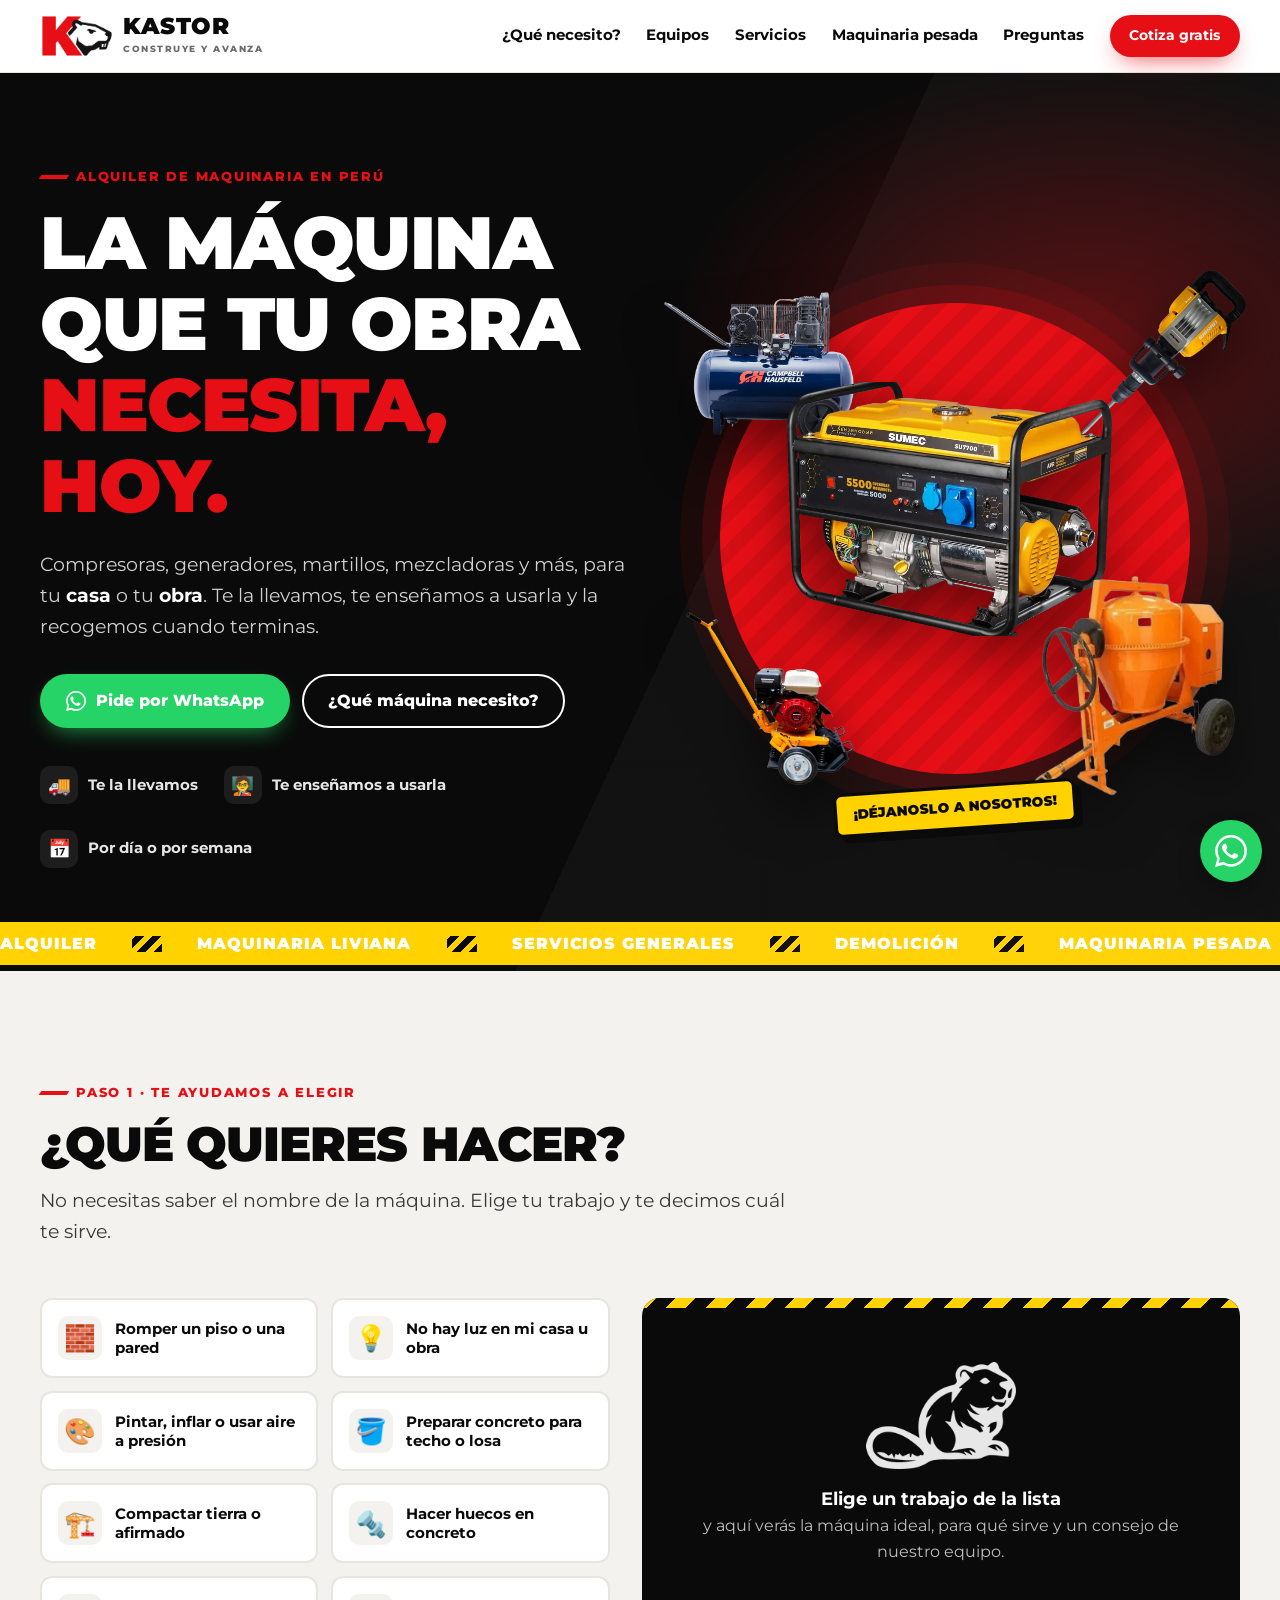
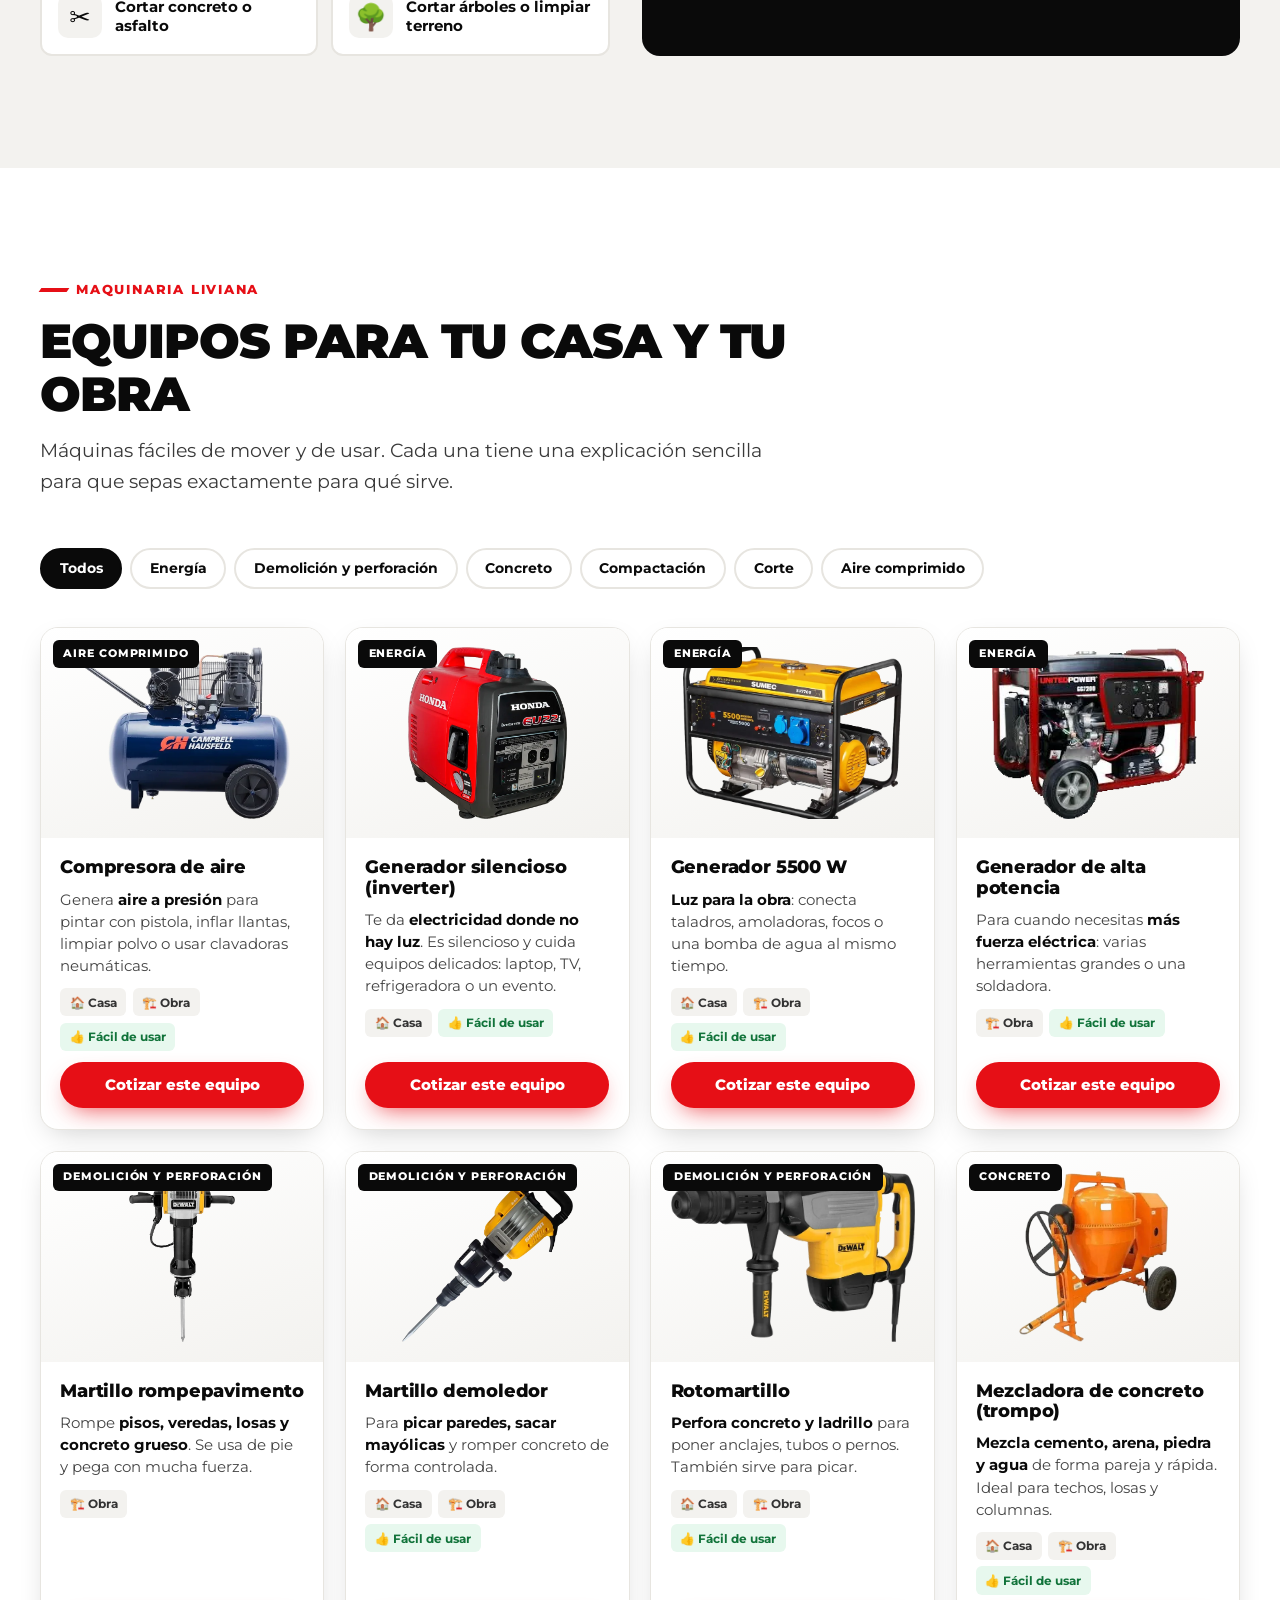
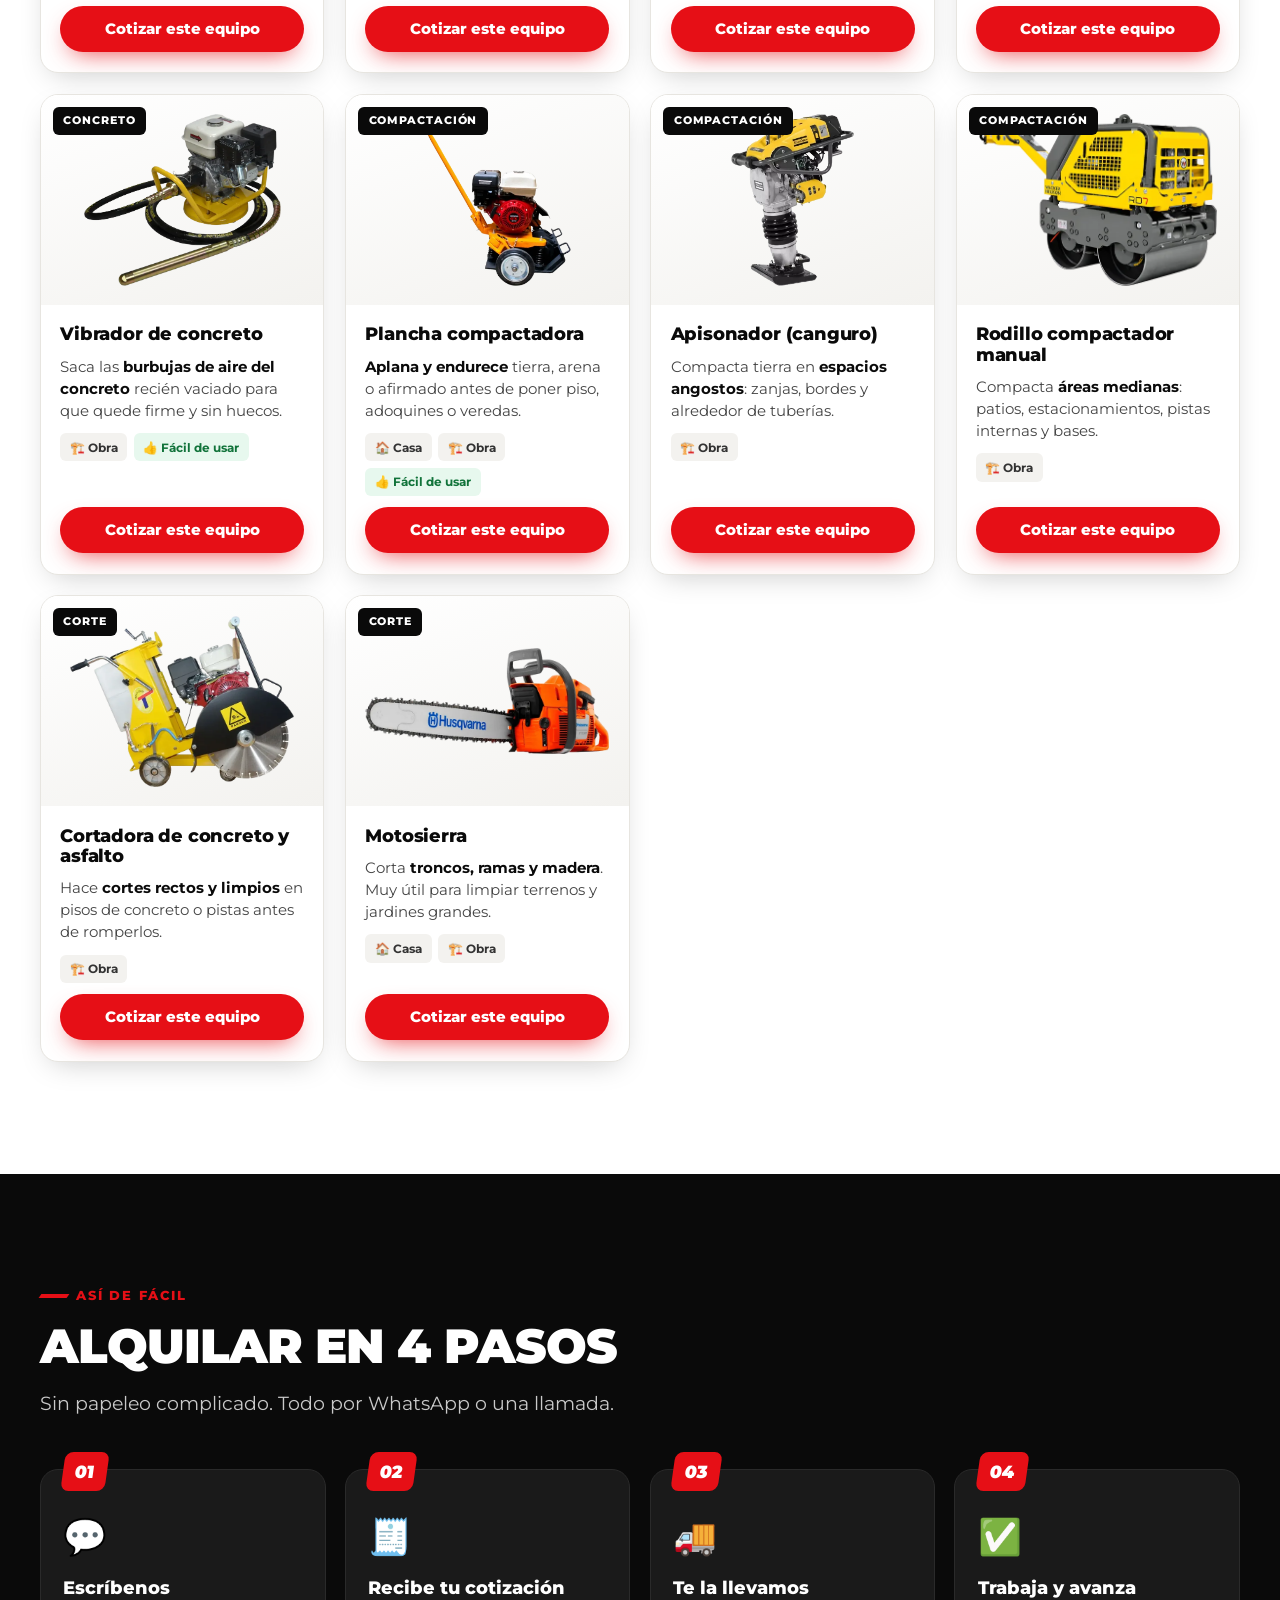
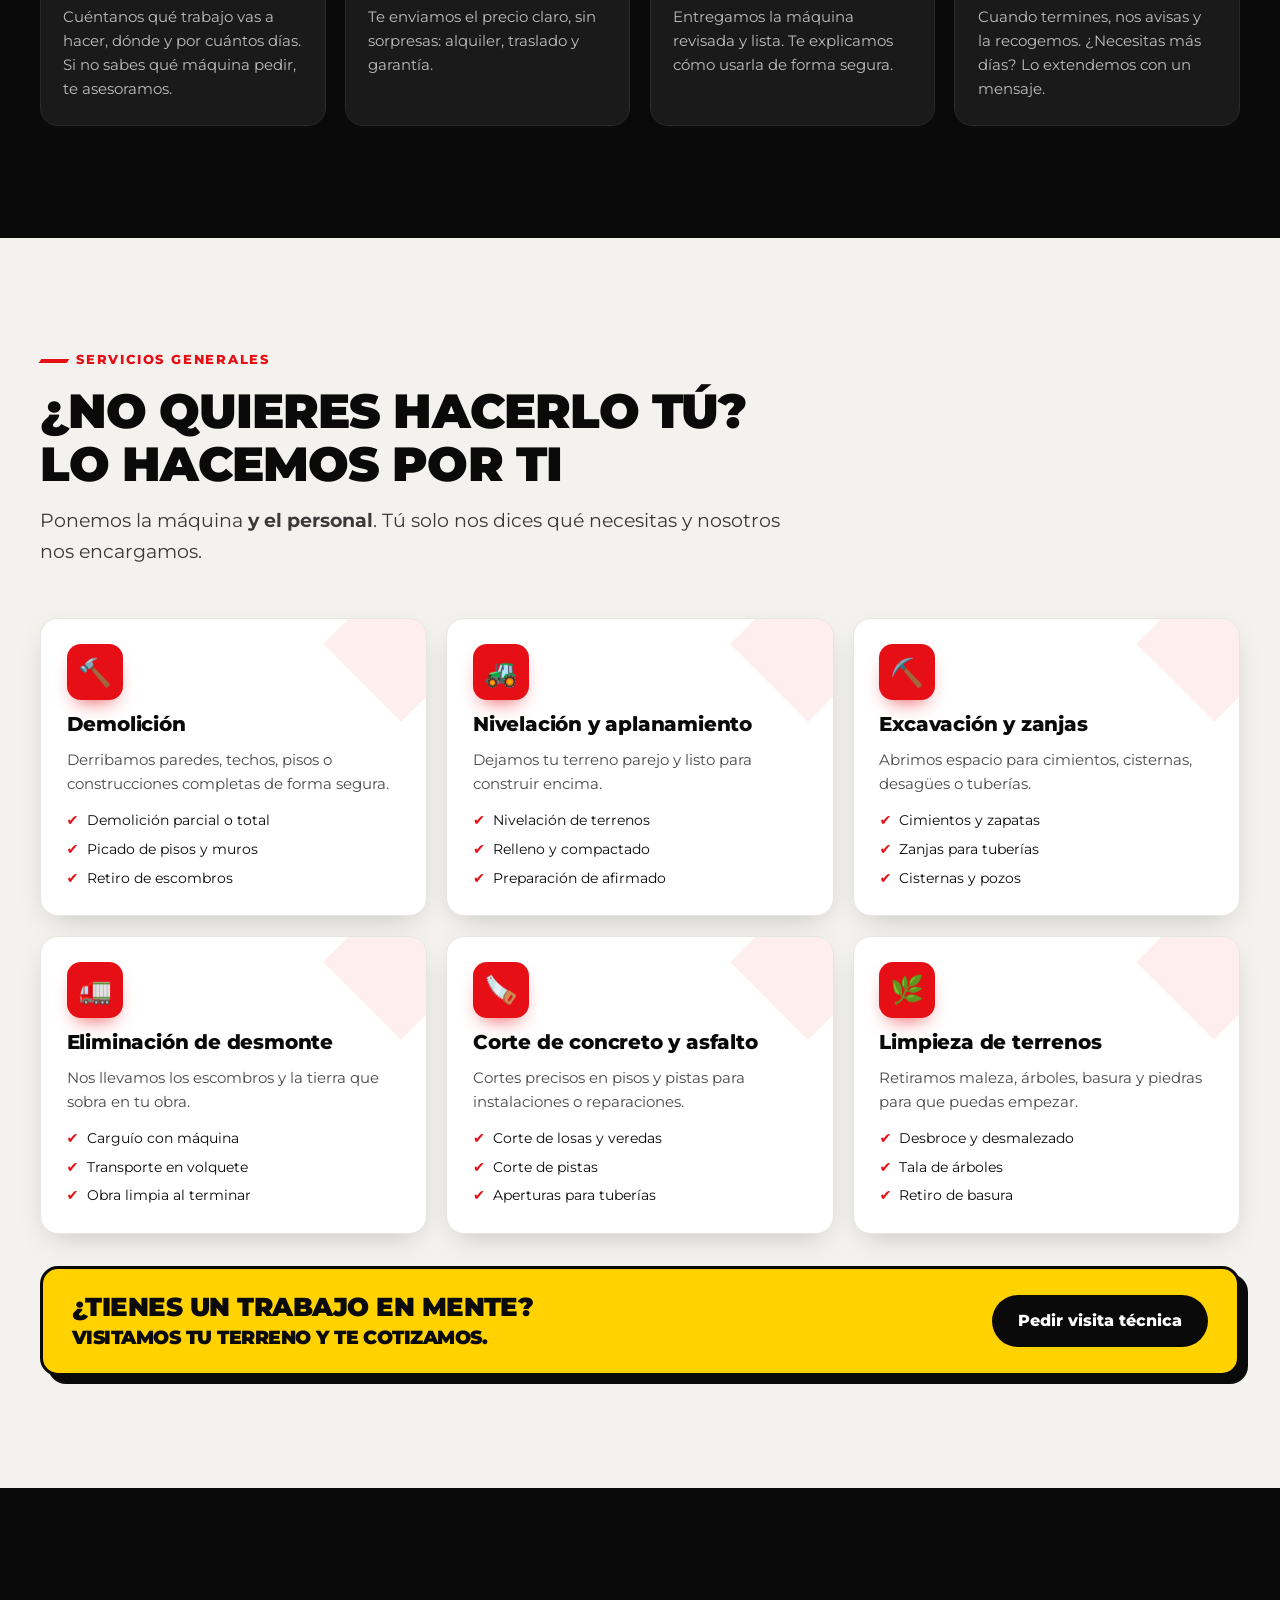
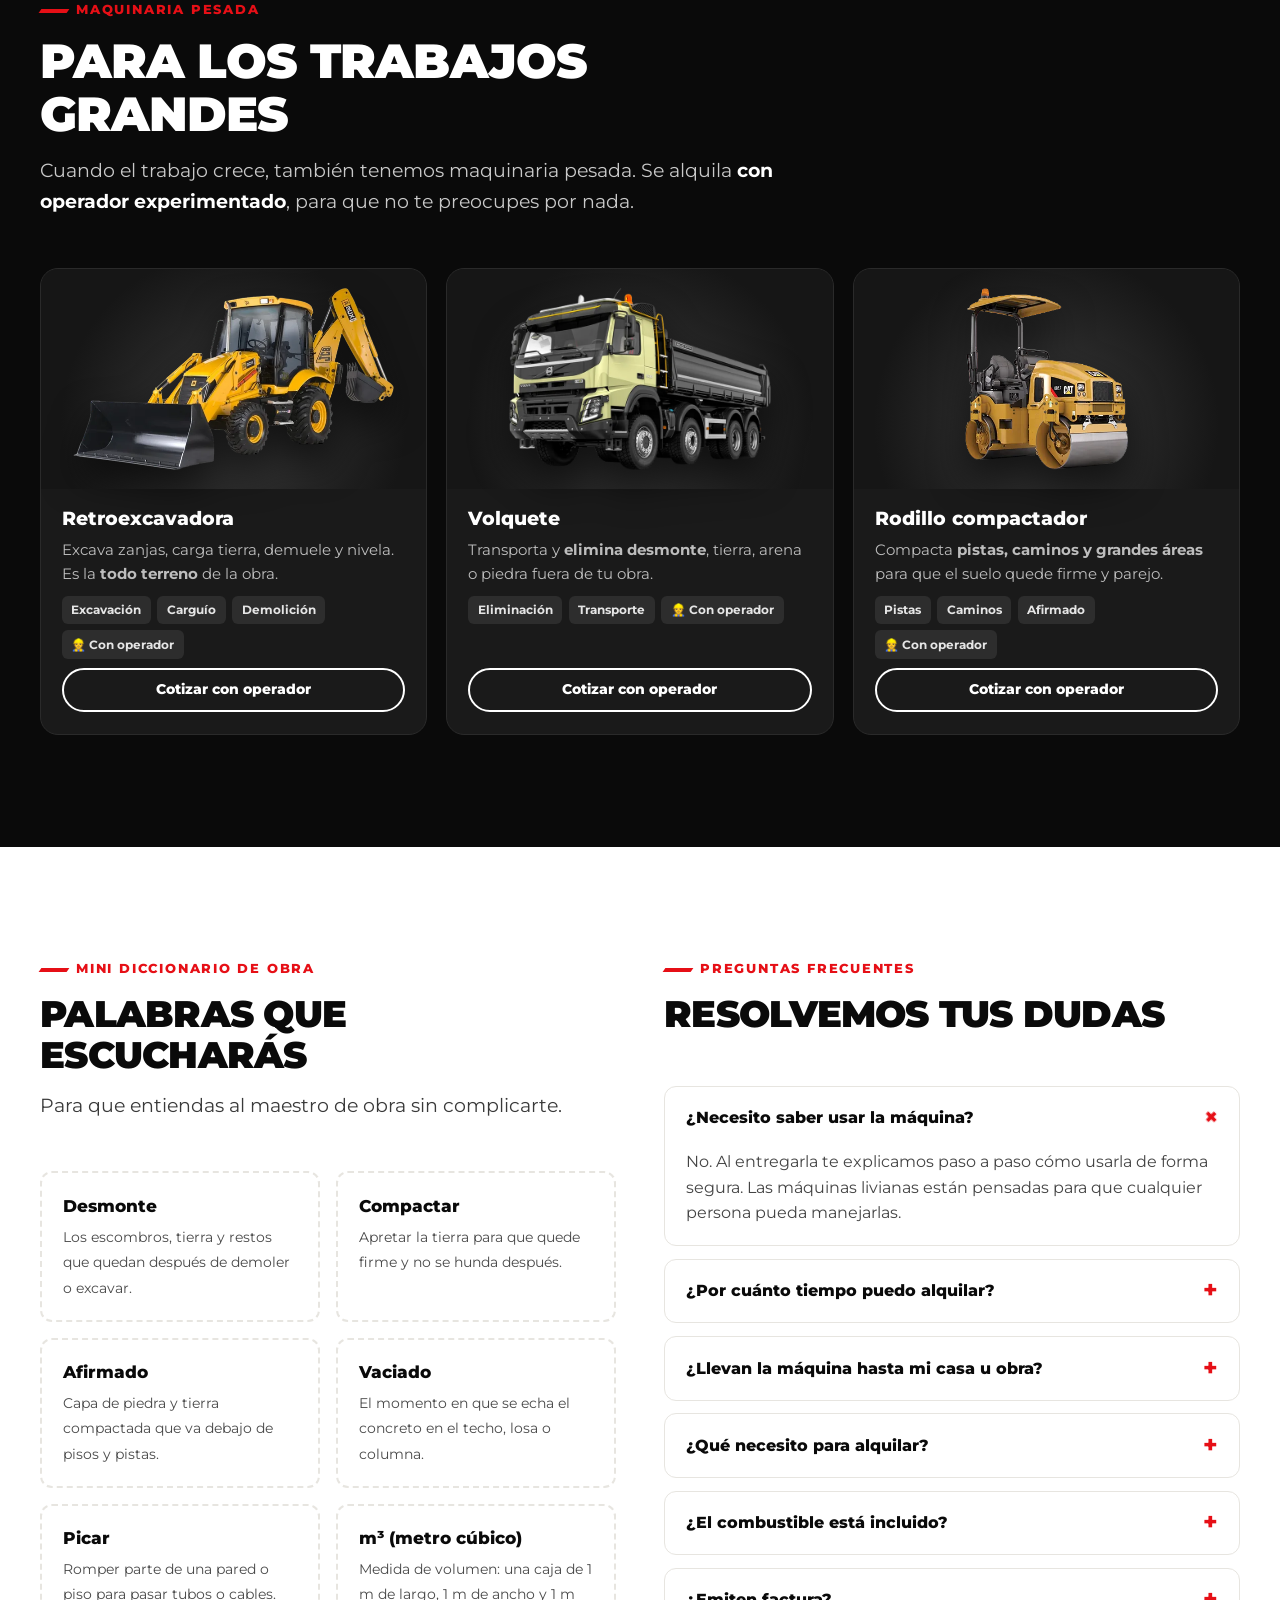
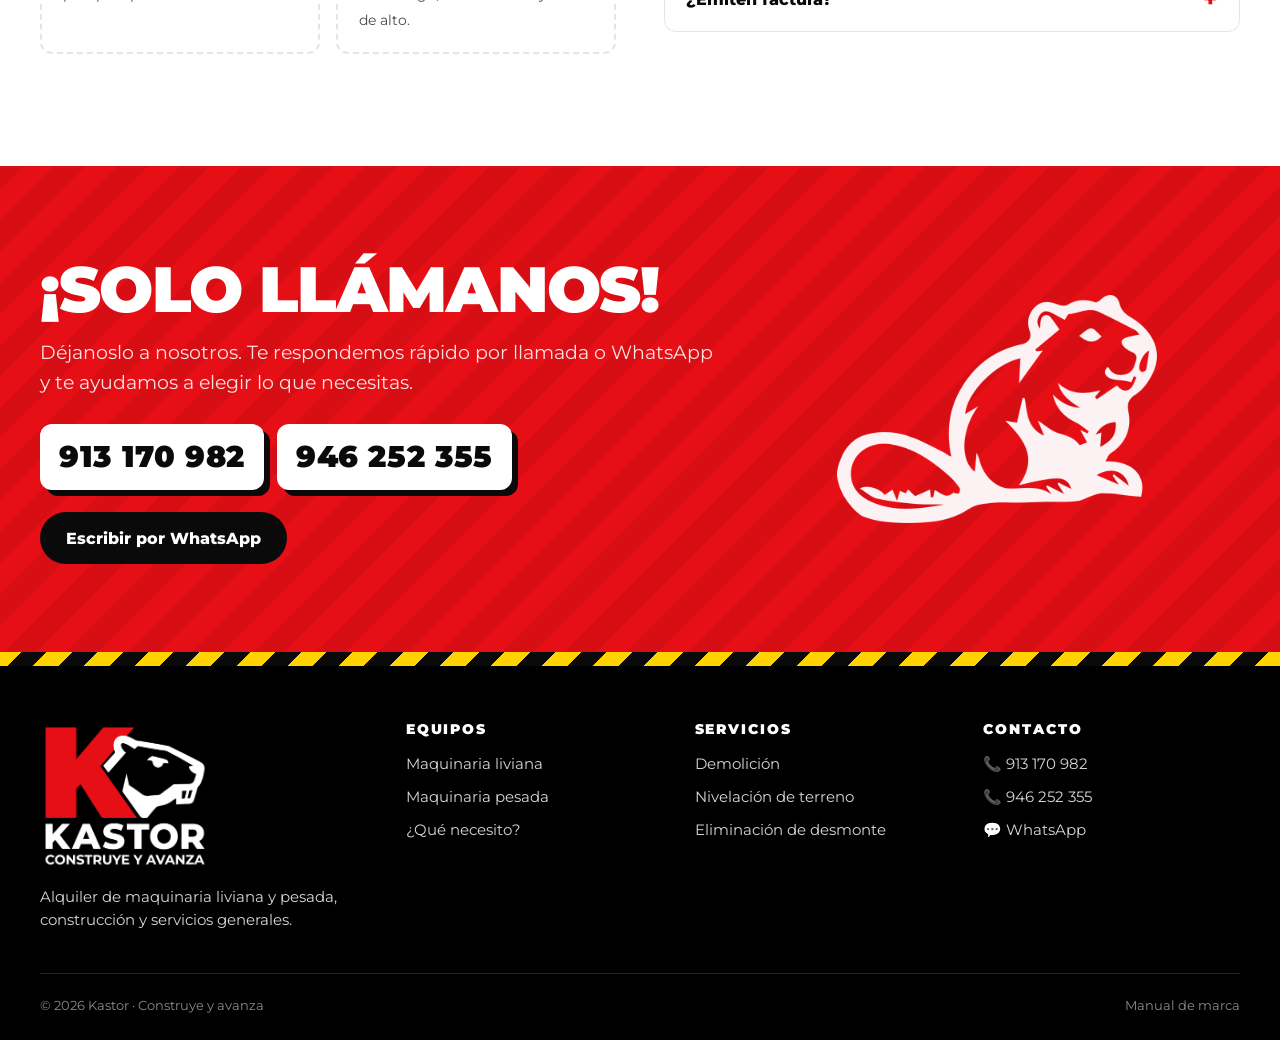
==== index.html @ 6fa4c734 "Sitio web y manual de marca Kastor Co-Authored-By: Claude Opus 5.5 <noreply@anthropic.com>" ====
<!DOCTYPE html>
<html lang="es-PE">
<head>
<meta charset="UTF-8">
<meta name="viewport" content="width=device-width, initial-scale=1">
<title>Kastor · Alquiler de maquinaria liviana y pesada | Construye y avanza</title>
<meta name="description" content="Alquila compresoras, generadores, martillos demoledores, mezcladoras, planchas compactadoras y más para tu casa u obra. También maquinaria pesada y servicios de demolición, nivelación y movimiento de tierras. Llámanos al 913 170 982.">
<meta name="theme-color" content="#E60F16">
<meta property="og:title" content="Kastor · Alquiler de maquinaria">
<meta property="og:description" content="Máquinas para tu casa u obra, entregadas donde las necesites. Construye y avanza.">
<meta property="og:image" content="img/logo-kastor.png">
<link rel="icon" href="img/favicon.png">
<link rel="preconnect" href="https://fonts.googleapis.com">
<link rel="preconnect" href="https://fonts.gstatic.com" crossorigin>
<link href="https://fonts.googleapis.com/css2?family=Montserrat:wght@400;500;600;700;800;900&display=swap" rel="stylesheet">
<link rel="stylesheet" href="css/kastor.css">
<style>
/* ---------- HERO ---------- */
.hero{position:relative;background:var(--negro);color:#fff;padding:clamp(3rem,7vw,5.5rem) 0 0;overflow:hidden}
.hero::before{content:"";position:absolute;inset:0;background:
  radial-gradient(600px 400px at 85% 30%,rgba(230,15,22,.35),transparent 70%),
  linear-gradient(115deg,transparent 0 55%,rgba(255,255,255,.03) 55% 100%);pointer-events:none}
.hero-grid{position:relative;display:grid;grid-template-columns:1.05fr 1fr;gap:2rem;align-items:center}
.hero h1 .linea{display:block}
.hero h1 .rojo{color:var(--rojo)}
.hero .lead{color:#d0d0d0;margin:1.4rem 0 2rem}
.hero-ctas{display:flex;flex-wrap:wrap;gap:.8rem}
.hero-ctas .btn-borde{color:#fff}
.hero-datos{display:flex;flex-wrap:wrap;gap:1.6rem;margin-top:2.4rem;padding-bottom:3rem}
.hero-datos div{display:flex;align-items:center;gap:.65rem;font-weight:700;font-size:.92rem;color:#e6e6e6}
.hero-datos i{width:38px;height:38px;border-radius:10px;background:rgba(255,255,255,.08);display:grid;place-items:center;font-style:normal;font-size:1.15rem}
.hero-visual{position:relative;aspect-ratio:1/1;max-width:560px;justify-self:center;width:100%}
.hero-visual .disco{position:absolute;inset:8%;border-radius:50%;background:var(--rojo);box-shadow:0 0 0 18px rgba(230,15,22,.15),0 0 0 40px rgba(230,15,22,.07)}
.hero-visual .disco::after{content:"";position:absolute;inset:0;border-radius:50%;background:repeating-linear-gradient(-45deg,rgba(0,0,0,.08) 0 14px,transparent 14px 28px)}
.hero-visual img{position:absolute;filter:drop-shadow(0 25px 25px rgba(0,0,0,.5))}
.hv-1{width:58%;left:20%;top:22%;animation:flota 6s ease-in-out infinite}
.hv-2{width:34%;left:-2%;top:6%;animation:flota 7s ease-in-out infinite reverse}
.hv-3{width:30%;right:-2%;top:2%;animation:flota 8s ease-in-out infinite}
.hv-4{width:36%;right:0;bottom:4%;animation:flota 6.5s ease-in-out infinite reverse}
.hv-5{width:30%;left:2%;bottom:6%;animation:flota 7.5s ease-in-out infinite}
@keyframes flota{50%{transform:translateY(-12px)}}
.sello{position:absolute;left:50%;bottom:-2%;transform:translateX(-50%) rotate(-4deg);background:var(--amarillo);color:var(--negro);font-weight:900;padding:.5rem 1rem;border:3px solid var(--negro);border-radius:8px;text-transform:uppercase;font-size:.85rem;white-space:nowrap;box-shadow:6px 6px 0 var(--negro)}
@media (max-width:900px){.hero-grid{grid-template-columns:1fr}.hero-visual{max-width:420px;order:-1}.hero-datos{padding-bottom:2.5rem}}

/* ---------- ASISTENTE ---------- */
.asistente{display:grid;grid-template-columns:1fr 1.05fr;gap:2rem;align-items:start}
.tareas{display:grid;grid-template-columns:repeat(2,1fr);gap:.8rem}
.tarea{display:flex;align-items:center;gap:.8rem;text-align:left;font-family:inherit;font-weight:700;font-size:.95rem;padding:1rem;border-radius:var(--radio-s);border:2px solid var(--concreto-2);background:#fff;cursor:pointer;transition:.15s;color:var(--negro)}
.tarea:hover{border-color:var(--negro);transform:translateY(-2px)}
.tarea[aria-pressed=true]{border-color:var(--rojo);background:var(--rojo-claro);box-shadow:0 8px 20px -10px rgba(230,15,22,.6)}
.tarea .emo{font-size:1.6rem;width:44px;height:44px;flex:none;display:grid;place-items:center;background:var(--concreto);border-radius:10px}
.respuesta{position:sticky;top:96px;background:var(--negro);color:#fff;border-radius:var(--radio);padding:clamp(1.4rem,3vw,2rem);overflow:hidden;min-height:100%}
.respuesta::before{content:"";position:absolute;top:0;left:0;right:0;height:10px;background:repeating-linear-gradient(-45deg,var(--amarillo) 0 14px,var(--negro) 14px 28px)}
.resp-vacia{display:grid;place-items:center;text-align:center;gap:1rem;padding:2rem 0;color:#bdbdbd}
.resp-vacia img{width:150px;opacity:.9;filter:invert(1)}
.resp-titulo{font-size:.78rem;letter-spacing:.14em;text-transform:uppercase;color:var(--amarillo);font-weight:800;margin:.6rem 0 .3rem}
.resp-maquinas{display:grid;gap:1rem;margin:1rem 0 1.4rem}
.resp-maq{display:grid;grid-template-columns:110px 1fr;gap:1rem;align-items:center;background:rgba(255,255,255,.06);border-radius:14px;padding:.8rem}
.resp-maq .foto{background:#fff;border-radius:10px;aspect-ratio:1;display:grid;place-items:center;padding:.5rem}
.resp-maq .foto img{max-height:90px;object-fit:contain}
.resp-maq h4{font-size:1.1rem;font-weight:800;letter-spacing:0}
.resp-maq p{font-size:.9rem;color:#cfcfcf;line-height:1.45}
.consejo{display:flex;gap:.7rem;background:rgba(255,210,0,.12);border-left:4px solid var(--amarillo);padding:.8rem 1rem;border-radius:8px;font-size:.9rem;color:#f1f1f1;margin-bottom:1.3rem}
@media (max-width:900px){.asistente{grid-template-columns:1fr}.respuesta{position:static}}
@media (max-width:480px){.tareas{grid-template-columns:1fr}.resp-maq{grid-template-columns:84px 1fr}}

/* ---------- CATÁLOGO ---------- */
.filtros{display:flex;gap:.5rem;overflow-x:auto;padding-bottom:.6rem;margin-bottom:1.8rem;scrollbar-width:none}
.filtros::-webkit-scrollbar{display:none}
.chip{flex:none;font-family:inherit;font-weight:700;font-size:.9rem;padding:.6rem 1.1rem;border-radius:999px;border:2px solid var(--concreto-2);background:#fff;cursor:pointer;color:var(--negro)}
.chip.activo{background:var(--negro);border-color:var(--negro);color:#fff}
.grid-maq{display:grid;grid-template-columns:repeat(auto-fill,minmax(260px,1fr));gap:1.3rem}
.maq{display:flex;flex-direction:column;overflow:hidden;transition:transform .2s,box-shadow .2s}
.maq:hover{transform:translateY(-6px);box-shadow:var(--sombra-l)}
.maq .foto{position:relative;height:210px;background:linear-gradient(160deg,#fff 0%,var(--concreto) 100%);display:grid;place-items:center;padding:1.2rem}
.maq .foto img{max-height:100%;max-width:100%;min-height:0;object-fit:contain;transition:transform .3s}
.maq:hover .foto img{transform:scale(1.06) rotate(-1deg)}
.maq .cat{position:absolute;top:12px;left:12px;background:var(--negro);color:#fff;font-size:.7rem;font-weight:800;letter-spacing:.08em;text-transform:uppercase;padding:.3rem .65rem;border-radius:6px}
.maq .cuerpo{padding:1.2rem 1.2rem 1.3rem;display:flex;flex-direction:column;gap:.7rem;flex:1}
.maq h3{font-size:1.15rem;font-weight:800;letter-spacing:-.01em}
.maq .sirve{font-size:.92rem;color:#454545;line-height:1.5}
.maq .sirve b{color:var(--negro)}
.etiquetas{display:flex;flex-wrap:wrap;gap:.4rem}
.etq{font-size:.75rem;font-weight:700;padding:.28rem .6rem;border-radius:6px;background:var(--concreto);color:#333}
.etq.facil{background:#E7F8EE;color:#11733A}
.maq .btn{margin-top:auto;padding:.8rem 1rem;font-size:.92rem}

/* ---------- PASOS ---------- */
.pasos{display:grid;grid-template-columns:repeat(4,1fr);gap:1.2rem;counter-reset:paso}
.paso{position:relative;background:var(--carbon);border:1px solid #2a2a2a;border-radius:var(--radio);padding:1.8rem 1.4rem 1.5rem}
.paso::before{counter-increment:paso;content:"0" counter(paso);position:absolute;top:-18px;left:1.4rem;background:var(--rojo);color:#fff;font-weight:900;font-size:1.1rem;padding:.35rem .75rem;border-radius:8px;transform:skewX(-8deg)}
.paso .ico{font-size:2.2rem;margin:.6rem 0 .8rem}
.paso h3{font-size:1.15rem;margin-bottom:.5rem;letter-spacing:0;font-weight:800}
.paso p{color:#bdbdbd;font-size:.93rem}
@media (max-width:900px){.pasos{grid-template-columns:1fr 1fr;row-gap:2.2rem}}
@media (max-width:520px){.pasos{grid-template-columns:1fr}}

/* ---------- SERVICIOS ---------- */
.servicios{display:grid;grid-template-columns:repeat(auto-fill,minmax(300px,1fr));gap:1.2rem}
.serv{padding:1.6rem;display:flex;flex-direction:column;gap:.8rem;position:relative;overflow:hidden}
.serv::after{content:"";position:absolute;right:-30px;top:-30px;width:110px;height:110px;background:var(--rojo);opacity:.07;transform:rotate(45deg)}
.serv .ico{width:56px;height:56px;border-radius:14px;background:var(--rojo);color:#fff;display:grid;place-items:center;font-size:1.7rem;box-shadow:0 10px 20px -10px rgba(230,15,22,.8)}
.serv h3{font-size:1.25rem;font-weight:800;letter-spacing:-.01em}
.serv p{color:#4a4a4a;font-size:.95rem}
.serv ul{list-style:none;display:grid;gap:.35rem;font-size:.9rem}
.serv li{display:flex;gap:.5rem}
.serv li::before{content:"✔";color:var(--rojo);font-weight:900}
.serv-cta{display:flex;flex-wrap:wrap;align-items:center;justify-content:space-between;gap:1rem;margin-top:2rem;padding:1.5rem 1.8rem;border-radius:var(--radio);background:var(--amarillo);border:3px solid var(--negro);box-shadow:8px 8px 0 var(--negro)}
.serv-cta h3{font-size:clamp(1.2rem,2.5vw,1.6rem);text-transform:uppercase}

/* ---------- PESADA ---------- */
.pesada{display:grid;grid-template-columns:repeat(3,1fr);gap:1.2rem}
.pes{background:var(--carbon);border-radius:var(--radio);overflow:hidden;border:1px solid #2a2a2a;display:flex;flex-direction:column}
.pes .foto{height:220px;display:grid;place-items:center;padding:1.2rem;background:radial-gradient(circle at 50% 70%,#3a3a3a 0,#161616 70%)}
.pes .foto img{max-height:100%;max-width:100%;min-height:0;object-fit:contain;filter:drop-shadow(0 18px 18px rgba(0,0,0,.6))}
.pes .cuerpo{padding:1.2rem 1.3rem 1.4rem;display:flex;flex-direction:column;gap:.6rem;flex:1}
.pes h3{font-size:1.2rem;font-weight:800;letter-spacing:0}
.pes p{color:#bdbdbd;font-size:.93rem}
.pes .etq{background:#2d2d2d;color:#e5e5e5}
.pes .btn{margin-top:auto;padding:.75rem 1rem;font-size:.9rem;color:#fff}
@media (max-width:900px){.pesada{grid-template-columns:1fr 1fr}}
@media (max-width:600px){.pesada{grid-template-columns:1fr}}

/* ---------- GLOSARIO + FAQ ---------- */
.glosario{display:grid;grid-template-columns:repeat(auto-fill,minmax(230px,1fr));gap:1rem}
.glos{padding:1.2rem 1.3rem;border-radius:var(--radio-s);background:#fff;border:2px dashed var(--concreto-2)}
.glos b{display:block;font-size:1.05rem;font-weight:800;margin-bottom:.25rem}
.glos span{font-size:.9rem;color:#4a4a4a}
.faq{display:grid;gap:.8rem;max-width:860px}
.faq details{background:#fff;border-radius:var(--radio-s);border:1px solid var(--concreto-2);padding:0 1.3rem}
.faq summary{cursor:pointer;list-style:none;font-weight:800;padding:1.15rem 0;display:flex;justify-content:space-between;gap:1rem}
.faq summary::-webkit-details-marker{display:none}
.faq summary::after{content:"+";font-size:1.5rem;line-height:1;color:var(--rojo);transition:transform .2s}
.faq details[open] summary::after{transform:rotate(45deg)}
.faq details p{padding-bottom:1.2rem;color:#444}
.dos-col{display:grid;grid-template-columns:1fr 1fr;gap:3rem}
@media (max-width:900px){.dos-col{grid-template-columns:1fr}}

/* ---------- CTA FINAL ---------- */
.cta-final{position:relative;background:var(--rojo);color:#fff;overflow:hidden;padding:clamp(3.5rem,8vw,5.5rem) 0}
.cta-final::before{content:"";position:absolute;inset:0;background:repeating-linear-gradient(-45deg,rgba(0,0,0,.07) 0 22px,transparent 22px 44px)}
.cta-final .contenedor{position:relative;display:grid;grid-template-columns:1.4fr 1fr;gap:2rem;align-items:center}
.cta-final img{width:min(320px,80%);justify-self:center;filter:brightness(0) invert(1);opacity:.95}
.telefonos{display:flex;flex-wrap:wrap;gap:.8rem;margin-top:1.6rem}
.tel{background:#fff;color:var(--negro);text-decoration:none;font-weight:900;font-size:clamp(1.3rem,3vw,1.9rem);padding:.55rem 1.2rem;border-radius:12px;box-shadow:6px 6px 0 var(--negro);letter-spacing:.02em}
.tel:hover{transform:translate(-2px,-2px);box-shadow:8px 8px 0 var(--negro)}
@media (max-width:800px){.cta-final .contenedor{grid-template-columns:1fr}.cta-final img{display:none}}
</style>
</head>
<body>

<!-- ============ ENCABEZADO ============ -->
<header class="header">
  <div class="contenedor">
    <a class="marca" href="#inicio" aria-label="Kastor, ir al inicio">
      <img src="img/isotipo-kastor.png" alt="">
      <span><b>KASTOR</b><small>CONSTRUYE Y AVANZA</small></span>
    </a>
    <button class="menu-btn" aria-label="Abrir menú" aria-expanded="false" id="menuBtn"><span></span><span></span><span></span></button>
    <nav class="nav" id="nav">
      <a href="#que-necesito">¿Qué necesito?</a>
      <a href="#equipos">Equipos</a>
      <a href="#servicios">Servicios</a>
      <a href="#pesada">Maquinaria pesada</a>
      <a href="#preguntas">Preguntas</a>
      <a class="btn btn-rojo" href="#contacto">Cotiza gratis</a>
    </nav>
  </div>
</header>

<!-- ============ HERO ============ -->
<section class="hero" id="inicio">
  <div class="contenedor hero-grid">
    <div class="aparece">
      <span class="kicker">Alquiler de maquinaria en Perú</span>
      <h1 class="h-display" style="margin-top:1rem">
        <span class="linea">La máquina</span>
        <span class="linea">que tu obra</span>
        <span class="linea rojo">necesita, hoy.</span>
      </h1>
      <p class="lead">Compresoras, generadores, martillos, mezcladoras y más, para tu <b style="color:#fff">casa</b> o tu <b style="color:#fff">obra</b>. Te la llevamos, te enseñamos a usarla y la recogemos cuando terminas.</p>
      <div class="hero-ctas">
        <a class="btn btn-wa" data-wa="Hola Kastor 👋 Quiero alquilar una máquina." href="#">
          <svg viewBox="0 0 24 24" fill="currentColor"><path d="M.06 24l1.69-6.16A11.87 11.87 0 0112.04 0C18.6 0 24 5.33 24 11.9a11.94 11.94 0 01-17.6 10.46L.06 24zm6.6-3.8a9.86 9.86 0 0015.33-8.3A9.9 9.9 0 002 11.93a9.8 9.8 0 001.66 5.47l-.99 3.62 3.98-1.04zM17.4 14.9c-.08-.13-.29-.21-.6-.36s-1.78-.88-2.05-.98-.48-.15-.68.15-.78.98-.95 1.18-.35.22-.66.07a8.1 8.1 0 01-2.4-1.48 9 9 0 01-1.67-2.07c-.17-.3 0-.46.13-.61l.45-.53a2 2 0 00.3-.5.55.55 0 000-.52c-.08-.15-.68-1.63-.93-2.24s-.5-.5-.68-.5h-.58a1.1 1.1 0 00-.8.37 3.35 3.35 0 00-1.04 2.49 5.8 5.8 0 001.22 3.08 13.3 13.3 0 005.1 4.5c.71.3 1.27.49 1.7.63a4.1 4.1 0 001.88.12 3.07 3.07 0 002.02-1.42 2.5 2.5 0 00.17-1.42z"/></svg>
          Pide por WhatsApp
        </a>
        <a class="btn btn-borde" href="#que-necesito">¿Qué máquina necesito?</a>
      </div>
      <div class="hero-datos">
        <div><i>🚚</i>Te la llevamos</div>
        <div><i>🧑‍🏫</i>Te enseñamos a usarla</div>
        <div><i>📅</i>Por día o por semana</div>
      </div>
    </div>
    <div class="hero-visual aparece" aria-hidden="true">
      <div class="disco"></div>
      <img class="hv-2" src="img/maq/compresora.webp" alt="">
      <img class="hv-3" src="img/maq/martillo-demoledor.webp" alt="">
      <img class="hv-1" src="img/maq/generador-5500.webp" alt="">
      <img class="hv-5" src="img/maq/plancha-compactadora.webp" alt="">
      <img class="hv-4" src="img/maq/mezcladora.webp" alt="">
      <div class="sello">¡Déjanoslo a nosotros!</div>
    </div>
  </div>
  <div class="cinta-texto" aria-hidden="true">
    <div class="pista">
      <span>Alquiler</span><span>Maquinaria liviana</span><span>Servicios generales</span><span>Demolición</span><span>Maquinaria pesada</span><span>Construye y avanza</span>
      <span>Alquiler</span><span>Maquinaria liviana</span><span>Servicios generales</span><span>Demolición</span><span>Maquinaria pesada</span><span>Construye y avanza</span>
    </div>
  </div>
</section>

<!-- ============ ASISTENTE ============ -->
<section id="que-necesito" class="gris">
  <div class="contenedor">
    <div class="cabecera-seccion aparece">
      <span class="kicker">Paso 1 · Te ayudamos a elegir</span>
      <h2 class="h-seccion">¿Qué quieres hacer?</h2>
      <p class="lead">No necesitas saber el nombre de la máquina. Elige tu trabajo y te decimos cuál te sirve.</p>
    </div>
    <div class="asistente">
      <div class="tareas aparece" id="tareas" role="group" aria-label="Elige lo que quieres hacer"></div>
      <div class="respuesta aparece" id="respuesta" aria-live="polite">
        <div class="resp-vacia">
          <img src="img/castor-silueta.png" alt="">
          <p><b style="color:#fff;font-size:1.1rem">Elige un trabajo de la lista</b><br>y aquí verás la máquina ideal, para qué sirve y un consejo de nuestro equipo.</p>
        </div>
      </div>
    </div>
  </div>
</section>

<!-- ============ CATÁLOGO LIVIANO ============ -->
<section id="equipos">
  <div class="contenedor">
    <div class="cabecera-seccion aparece">
      <span class="kicker">Maquinaria liviana</span>
      <h2 class="h-seccion">Equipos para tu casa y tu obra</h2>
      <p class="lead">Máquinas fáciles de mover y de usar. Cada una tiene una explicación sencilla para que sepas exactamente para qué sirve.</p>
    </div>
    <div class="filtros" id="filtros" role="tablist" aria-label="Filtrar equipos"></div>
    <div class="grid-maq" id="gridMaq"></div>
  </div>
</section>

<!-- ============ CÓMO ALQUILAR ============ -->
<section class="oscuro" id="como">
  <div class="contenedor">
    <div class="cabecera-seccion aparece">
      <span class="kicker">Así de fácil</span>
      <h2 class="h-seccion">Alquilar en 4 pasos</h2>
      <p class="lead">Sin papeleo complicado. Todo por WhatsApp o una llamada.</p>
    </div>
    <div class="pasos">
      <div class="paso aparece"><div class="ico">💬</div><h3>Escríbenos</h3><p>Cuéntanos qué trabajo vas a hacer, dónde y por cuántos días. Si no sabes qué máquina pedir, te asesoramos.</p></div>
      <div class="paso aparece"><div class="ico">🧾</div><h3>Recibe tu cotización</h3><p>Te enviamos el precio claro, sin sorpresas: alquiler, traslado y garantía.</p></div>
      <div class="paso aparece"><div class="ico">🚚</div><h3>Te la llevamos</h3><p>Entregamos la máquina revisada y lista. Te explicamos cómo usarla de forma segura.</p></div>
      <div class="paso aparece"><div class="ico">✅</div><h3>Trabaja y avanza</h3><p>Cuando termines, nos avisas y la recogemos. ¿Necesitas más días? Lo extendemos con un mensaje.</p></div>
    </div>
  </div>
</section>

<!-- ============ SERVICIOS ============ -->
<section id="servicios" class="gris">
  <div class="contenedor">
    <div class="cabecera-seccion aparece">
      <span class="kicker">Servicios generales</span>
      <h2 class="h-seccion">¿No quieres hacerlo tú? Lo hacemos por ti</h2>
      <p class="lead">Ponemos la máquina <b>y el personal</b>. Tú solo nos dices qué necesitas y nosotros nos encargamos.</p>
    </div>
    <div class="servicios" id="gridServ"></div>
    <div class="serv-cta aparece">
      <h3>¿Tienes un trabajo en mente?<br><span style="font-size:.75em">Visitamos tu terreno y te cotizamos.</span></h3>
      <a class="btn btn-negro" data-wa="Hola Kastor 👋 Quiero cotizar un servicio (demolición / nivelación / excavación)." href="#">Pedir visita técnica</a>
    </div>
  </div>
</section>

<!-- ============ PESADA ============ -->
<section id="pesada" class="oscuro">
  <div class="contenedor">
    <div class="cabecera-seccion aparece">
      <span class="kicker">Maquinaria pesada</span>
      <h2 class="h-seccion">Para los trabajos grandes</h2>
      <p class="lead">Cuando el trabajo crece, también tenemos maquinaria pesada. Se alquila <b style="color:#fff">con operador experimentado</b>, para que no te preocupes por nada.</p>
    </div>
    <div class="pesada" id="gridPes"></div>
  </div>
</section>

<!-- ============ GLOSARIO + FAQ ============ -->
<section id="preguntas">
  <div class="contenedor dos-col">
    <div>
      <div class="cabecera-seccion aparece">
        <span class="kicker">Mini diccionario de obra</span>
        <h2 class="h-seccion" style="font-size:clamp(1.6rem,3vw,2.3rem)">Palabras que escucharás</h2>
        <p class="lead">Para que entiendas al maestro de obra sin complicarte.</p>
      </div>
      <div class="glosario aparece">
        <div class="glos"><b>Desmonte</b><span>Los escombros, tierra y restos que quedan después de demoler o excavar.</span></div>
        <div class="glos"><b>Compactar</b><span>Apretar la tierra para que quede firme y no se hunda después.</span></div>
        <div class="glos"><b>Afirmado</b><span>Capa de piedra y tierra compactada que va debajo de pisos y pistas.</span></div>
        <div class="glos"><b>Vaciado</b><span>El momento en que se echa el concreto en el techo, losa o columna.</span></div>
        <div class="glos"><b>Picar</b><span>Romper parte de una pared o piso para pasar tubos o cables.</span></div>
        <div class="glos"><b>m³ (metro cúbico)</b><span>Medida de volumen: una caja de 1 m de largo, 1 m de ancho y 1 m de alto.</span></div>
      </div>
    </div>
    <div>
      <div class="cabecera-seccion aparece">
        <span class="kicker">Preguntas frecuentes</span>
        <h2 class="h-seccion" style="font-size:clamp(1.6rem,3vw,2.3rem)">Resolvemos tus dudas</h2>
      </div>
      <div class="faq aparece">
        <details open><summary>¿Necesito saber usar la máquina?</summary><p>No. Al entregarla te explicamos paso a paso cómo usarla de forma segura. Las máquinas livianas están pensadas para que cualquier persona pueda manejarlas.</p></details>
        <details><summary>¿Por cuánto tiempo puedo alquilar?</summary><p>Por día, por semana o por mes. Si necesitas más tiempo, solo avísanos por WhatsApp y lo extendemos.</p></details>
        <details><summary>¿Llevan la máquina hasta mi casa u obra?</summary><p>Sí, te la llevamos y la recogemos. El costo del traslado depende de la distancia y te lo indicamos en la cotización.</p></details>
        <details><summary>¿Qué necesito para alquilar?</summary><p>Tu DNI o RUC y la dirección donde se usará la máquina. Según el equipo, puede pedirse una garantía que se devuelve al terminar.</p></details>
        <details><summary>¿El combustible está incluido?</summary><p>La máquina se entrega con su tanque lleno y se devuelve igual. Te decimos cuánto consume para que calcules sin sorpresas.</p></details>
        <details><summary>¿Emiten factura?</summary><p>Sí, emitimos boleta o factura electrónica.</p></details>
      </div>
    </div>
  </div>
</section>

<!-- ============ CTA FINAL ============ -->
<section class="cta-final" id="contacto">
  <div class="contenedor">
    <div class="aparece">
      <h2 class="h-display" style="font-size:clamp(2.2rem,5.5vw,4rem)">¡Solo llámanos!</h2>
      <p class="lead" style="color:#ffe1e1;margin-top:.8rem">Déjanoslo a nosotros. Te respondemos rápido por llamada o WhatsApp y te ayudamos a elegir lo que necesitas.</p>
      <div class="telefonos">
        <a class="tel" href="tel:+51913170982">913 170 982</a>
        <a class="tel" href="tel:+51946252355">946 252 355</a>
      </div>
      <div style="margin-top:1.4rem"><a class="btn btn-negro" data-wa="Hola Kastor 👋 Quiero una cotización." href="#">Escribir por WhatsApp</a></div>
    </div>
    <img src="img/castor-silueta.png" alt="">
  </div>
</section>
<div class="cinta"></div>

<!-- ============ PIE ============ -->
<footer class="footer">
  <div class="contenedor">
    <div class="footer-grid">
      <div>
        <img src="img/logo-kastor-negro.png" alt="Kastor · Construye y avanza">
        <p style="margin-top:1rem;font-size:.92rem;max-width:30ch">Alquiler de maquinaria liviana y pesada, construcción y servicios generales.</p>
      </div>
      <div><h4>Equipos</h4><ul><li><a href="#equipos">Maquinaria liviana</a></li><li><a href="#pesada">Maquinaria pesada</a></li><li><a href="#que-necesito">¿Qué necesito?</a></li></ul></div>
      <div><h4>Servicios</h4><ul><li><a href="#servicios">Demolición</a></li><li><a href="#servicios">Nivelación de terreno</a></li><li><a href="#servicios">Eliminación de desmonte</a></li></ul></div>
      <div><h4>Contacto</h4><ul><li><a href="tel:+51913170982">📞 913 170 982</a></li><li><a href="tel:+51946252355">📞 946 252 355</a></li><li><a data-wa="Hola Kastor 👋" href="#">💬 WhatsApp</a></li></ul></div>
    </div>
    <div class="footer-legal"><span>© <span id="anio"></span> Kastor · Construye y avanza</span><a href="branding.html">Manual de marca</a></div>
  </div>
</footer>

<a class="wa-flotante" data-wa="Hola Kastor 👋 Quiero información." href="#" aria-label="Escríbenos por WhatsApp"><svg viewBox="0 0 24 24"><path d="M.06 24l1.69-6.16A11.87 11.87 0 0112.04 0C18.6 0 24 5.33 24 11.9a11.94 11.94 0 01-17.6 10.46L.06 24zm6.6-3.8a9.86 9.86 0 0015.33-8.3A9.9 9.9 0 002 11.93a9.8 9.8 0 001.66 5.47l-.99 3.62 3.98-1.04zM17.4 14.9c-.08-.13-.29-.21-.6-.36s-1.78-.88-2.05-.98-.48-.15-.68.15-.78.98-.95 1.18-.35.22-.66.07a8.1 8.1 0 01-2.4-1.48 9 9 0 01-1.67-2.07c-.17-.3 0-.46.13-.61l.45-.53a2 2 0 00.3-.5.55.55 0 000-.52c-.08-.15-.68-1.63-.93-2.24s-.5-.5-.68-.5h-.58a1.1 1.1 0 00-.8.37 3.35 3.35 0 00-1.04 2.49 5.8 5.8 0 001.22 3.08 13.3 13.3 0 005.1 4.5c.71.3 1.27.49 1.7.63a4.1 4.1 0 001.88.12 3.07 3.07 0 002.02-1.42 2.5 2.5 0 00.17-1.42z"/></svg></a>

<script>
const WA = "51913170982";
const wa = (msg) => `https://wa.me/${WA}?text=${encodeURIComponent(msg)}`;

/* ---------- Datos: maquinaria liviana ---------- */
const CATS = {energia:"Energía", demolicion:"Demolición y perforación", concreto:"Concreto", compactacion:"Compactación", corte:"Corte", aire:"Aire comprimido"};
const MAQ = [
  {id:"compresora", n:"Compresora de aire", c:"aire", img:"compresora", s:"Genera <b>aire a presión</b> para pintar con pistola, inflar llantas, limpiar polvo o usar clavadoras neumáticas.", donde:["casa","obra"], facil:true},
  {id:"gen-inv", n:"Generador silencioso (inverter)", c:"energia", img:"generador-inverter", s:"Te da <b>electricidad donde no hay luz</b>. Es silencioso y cuida equipos delicados: laptop, TV, refrigeradora o un evento.", donde:["casa"], facil:true},
  {id:"gen-5500", n:"Generador 5500 W", c:"energia", img:"generador-5500", s:"<b>Luz para la obra</b>: conecta taladros, amoladoras, focos o una bomba de agua al mismo tiempo.", donde:["casa","obra"], facil:true},
  {id:"gen-alto", n:"Generador de alta potencia", c:"energia", img:"generador-7500", s:"Para cuando necesitas <b>más fuerza eléctrica</b>: varias herramientas grandes o una soldadora.", donde:["obra"], facil:true},
  {id:"martillo-30", n:"Martillo rompepavimento", c:"demolicion", img:"martillo-30kg", s:"Rompe <b>pisos, veredas, losas y concreto grueso</b>. Se usa de pie y pega con mucha fuerza.", donde:["obra"]},
  {id:"martillo-dem", n:"Martillo demoledor", c:"demolicion", img:"martillo-demoledor", s:"Para <b>picar paredes, sacar mayólicas</b> y romper concreto de forma controlada.", donde:["casa","obra"], facil:true},
  {id:"rotomartillo", n:"Rotomartillo", c:"demolicion", img:"rotomartillo", s:"<b>Perfora concreto y ladrillo</b> para poner anclajes, tubos o pernos. También sirve para picar.", donde:["casa","obra"], facil:true},
  {id:"mezcladora", n:"Mezcladora de concreto (trompo)", c:"concreto", img:"mezcladora", s:"<b>Mezcla cemento, arena, piedra y agua</b> de forma pareja y rápida. Ideal para techos, losas y columnas.", donde:["casa","obra"], facil:true},
  {id:"vibrador", n:"Vibrador de concreto", c:"concreto", img:"vibrador-concreto", s:"Saca las <b>burbujas de aire del concreto</b> recién vaciado para que quede firme y sin huecos.", donde:["obra"], facil:true},
  {id:"plancha", n:"Plancha compactadora", c:"compactacion", img:"plancha-compactadora", s:"<b>Aplana y endurece</b> tierra, arena o afirmado antes de poner piso, adoquines o veredas.", donde:["casa","obra"], facil:true},
  {id:"apisonador", n:"Apisonador (canguro)", c:"compactacion", img:"apisonador", s:"Compacta tierra en <b>espacios angostos</b>: zanjas, bordes y alrededor de tuberías.", donde:["obra"]},
  {id:"rodillo-m", n:"Rodillo compactador manual", c:"compactacion", img:"rodillo-zanjero", s:"Compacta <b>áreas medianas</b>: patios, estacionamientos, pistas internas y bases.", donde:["obra"]},
  {id:"cortadora", n:"Cortadora de concreto y asfalto", c:"corte", img:"cortadora-concreto", s:"Hace <b>cortes rectos y limpios</b> en pisos de concreto o pistas antes de romperlos.", donde:["obra"]},
  {id:"motosierra", n:"Motosierra", c:"corte", img:"motosierra", s:"Corta <b>troncos, ramas y madera</b>. Muy útil para limpiar terrenos y jardines grandes.", donde:["casa","obra"]},
];
const PESADA = [
  {n:"Retroexcavadora", img:"retroexcavadora", s:"Excava zanjas, carga tierra, demuele y nivela. Es la <b>todo terreno</b> de la obra.", t:["Excavación","Carguío","Demolición"]},
  {n:"Volquete", img:"volquete", s:"Transporta y <b>elimina desmonte</b>, tierra, arena o piedra fuera de tu obra.", t:["Eliminación","Transporte"]},
  {n:"Rodillo compactador", img:"rodillo-cat", s:"Compacta <b>pistas, caminos y grandes áreas</b> para que el suelo quede firme y parejo.", t:["Pistas","Caminos","Afirmado"]},
];
const SERV = [
  {i:"🔨", n:"Demolición", s:"Derribamos paredes, techos, pisos o construcciones completas de forma segura.", l:["Demolición parcial o total","Picado de pisos y muros","Retiro de escombros"]},
  {i:"🚜", n:"Nivelación y aplanamiento", s:"Dejamos tu terreno parejo y listo para construir encima.", l:["Nivelación de terrenos","Relleno y compactado","Preparación de afirmado"]},
  {i:"⛏️", n:"Excavación y zanjas", s:"Abrimos espacio para cimientos, cisternas, desagües o tuberías.", l:["Cimientos y zapatas","Zanjas para tuberías","Cisternas y pozos"]},
  {i:"🚛", n:"Eliminación de desmonte", s:"Nos llevamos los escombros y la tierra que sobra en tu obra.", l:["Carguío con máquina","Transporte en volquete","Obra limpia al terminar"]},
  {i:"🪚", n:"Corte de concreto y asfalto", s:"Cortes precisos en pisos y pistas para instalaciones o reparaciones.", l:["Corte de losas y veredas","Corte de pistas","Aperturas para tuberías"]},
  {i:"🌿", n:"Limpieza de terrenos", s:"Retiramos maleza, árboles, basura y piedras para que puedas empezar.", l:["Desbroce y desmalezado","Tala de árboles","Retiro de basura"]},
];
const TAREAS = [
  {e:"🧱", t:"Romper un piso o una pared", m:["martillo-dem","martillo-30"], tip:"Para pisos gruesos o veredas usa el rompepavimento. Para paredes y mayólicas, el demoledor es más cómodo. Usa lentes y guantes."},
  {e:"💡", t:"No hay luz en mi casa u obra", m:["gen-inv","gen-5500"], tip:"Para casa o equipos delicados elige el inverter (es silencioso). Para herramientas de obra, el de 5500 W. Nunca lo prendas dentro de un cuarto cerrado."},
  {e:"🎨", t:"Pintar, inflar o usar aire a presión", m:["compresora"], tip:"Dinos qué herramienta vas a conectar (pistola de pintura, clavadora, etc.) y te confirmamos si la compresora alcanza."},
  {e:"🪣", t:"Preparar concreto para techo o losa", m:["mezcladora","vibrador"], tip:"El día del vaciado, la mezcladora y el vibrador trabajan juntos: uno mezcla y el otro deja el concreto firme."},
  {e:"🏗️", t:"Compactar tierra o afirmado", m:["plancha","apisonador"], tip:"Para áreas abiertas (patio, vereda) usa la plancha. Para zanjas o bordes angostos, el canguro."},
  {e:"🔩", t:"Hacer huecos en concreto", m:["rotomartillo"], tip:"Dinos el diámetro del hueco y te enviamos las brocas adecuadas."},
  {e:"✂️", t:"Cortar concreto o asfalto", m:["cortadora"], tip:"Cortar antes de romper deja bordes limpios y evita dañar lo que no quieres romper."},
  {e:"🌳", t:"Cortar árboles o limpiar terreno", m:["motosierra"], tip:"Si el terreno es grande, también podemos hacer la limpieza por ti con nuestro servicio de limpieza de terrenos."},
];

const byId = Object.fromEntries(MAQ.map(m => [m.id, m]));
const lugar = d => d.map(x => x === "casa" ? '<span class="etq">🏠 Casa</span>' : '<span class="etq">🏗️ Obra</span>').join("");

/* Catálogo */
const grid = document.getElementById("gridMaq");
function pintaMaq(cat){
  grid.innerHTML = MAQ.filter(m => cat === "todo" || m.c === cat).map(m => `
    <article class="maq tarjeta">
      <div class="foto"><span class="cat">${CATS[m.c]}</span><img src="img/maq/${m.img}.webp" alt="${m.n}"></div>
      <div class="cuerpo">
        <h3>${m.n}</h3>
        <p class="sirve">${m.s}</p>
        <div class="etiquetas">${lugar(m.donde)}${m.facil ? '<span class="etq facil">👍 Fácil de usar</span>' : ""}</div>
        <a class="btn btn-rojo" target="_blank" rel="noopener" href="${wa(`Hola Kastor 👋 Quiero alquilar: ${m.n}. ¿Me pasan precio y disponibilidad?`)}">Cotizar este equipo</a>
      </div>
    </article>`).join("");
}
const filtros = document.getElementById("filtros");
filtros.innerHTML = [["todo","Todos"], ...Object.entries(CATS)].map(([k,v],i) => `<button class="chip${i?"":" activo"}" data-cat="${k}" role="tab">${v}</button>`).join("");
filtros.addEventListener("click", e => {
  const b = e.target.closest(".chip"); if(!b) return;
  filtros.querySelectorAll(".chip").forEach(c => c.classList.toggle("activo", c === b));
  pintaMaq(b.dataset.cat);
});
pintaMaq("todo");

/* Asistente */
const tareas = document.getElementById("tareas"), resp = document.getElementById("respuesta");
tareas.innerHTML = TAREAS.map((t,i) => `<button class="tarea" aria-pressed="false" data-i="${i}"><span class="emo">${t.e}</span>${t.t}</button>`).join("");
tareas.addEventListener("click", e => {
  const b = e.target.closest(".tarea"); if(!b) return;
  tareas.querySelectorAll(".tarea").forEach(x => x.setAttribute("aria-pressed", x === b));
  const t = TAREAS[b.dataset.i], ms = t.m.map(id => byId[id]);
  resp.innerHTML = `
    <p class="resp-titulo">Para “${t.t.toLowerCase()}” te recomendamos</p>
    <div class="resp-maquinas">${ms.map(m => `
      <div class="resp-maq"><div class="foto"><img src="img/maq/${m.img}.webp" alt="${m.n}"></div>
      <div><h4>${m.n}</h4><p>${m.s.replace(/<\/?b>/g,"")}</p></div></div>`).join("")}</div>
    <div class="consejo"><span>💡</span><span><b>Consejo Kastor:</b> ${t.tip}</span></div>
    <a class="btn btn-wa" style="width:100%" target="_blank" rel="noopener" href="${wa(`Hola Kastor 👋 Quiero ${t.t.toLowerCase()}. Me recomendaron: ${ms.map(m=>m.n).join(" y ")}. ¿Me cotizan?`)}">Cotizar por WhatsApp</a>`;
  if (innerWidth < 900) resp.scrollIntoView({behavior:"smooth", block:"start"});
});

/* Servicios y pesada */
document.getElementById("gridServ").innerHTML = SERV.map(s => `
  <article class="serv tarjeta aparece"><div class="ico">${s.i}</div><h3>${s.n}</h3><p>${s.s}</p><ul>${s.l.map(x=>`<li>${x}</li>`).join("")}</ul></article>`).join("");
document.getElementById("gridPes").innerHTML = PESADA.map(p => `
  <article class="pes aparece"><div class="foto"><img src="img/maq/${p.img}.webp" alt="${p.n}"></div>
  <div class="cuerpo"><h3>${p.n}</h3><p>${p.s}</p><div class="etiquetas">${p.t.map(x=>`<span class="etq">${x}</span>`).join("")}<span class="etq">👷 Con operador</span></div>
  <a class="btn btn-borde" target="_blank" rel="noopener" href="${wa(`Hola Kastor 👋 Quiero cotizar ${p.n} con operador.`)}">Cotizar con operador</a></div></article>`).join("");

/* WhatsApp genérico */
document.querySelectorAll("[data-wa]").forEach(a => { a.href = wa(a.dataset.wa); a.target = "_blank"; a.rel = "noopener"; });

/* Menú móvil */
const nav = document.getElementById("nav"), mb = document.getElementById("menuBtn");
mb.addEventListener("click", () => { const o = nav.classList.toggle("abierto"); mb.setAttribute("aria-expanded", o); });
nav.addEventListener("click", e => { if (e.target.closest("a")) { nav.classList.remove("abierto"); mb.setAttribute("aria-expanded", false); } });

/* Aparición al hacer scroll */
const io = new IntersectionObserver(es => es.forEach(e => { if (e.isIntersecting) { e.target.classList.add("visible"); io.unobserve(e.target); } }), {threshold:.12});
document.querySelectorAll(".aparece").forEach(el => io.observe(el));
document.getElementById("anio").textContent = new Date().getFullYear();
</script>
</body>
</html>
---- css/kastor.css ----
/* ==========================================================
   KASTOR · Construye y avanza — Sistema visual compartido
   ========================================================== */
:root{
  --rojo:#E60F16; --rojo-osc:#B80A10; --rojo-claro:#FFE8E8;
  --negro:#0A0A0A; --carbon:#1A1A1A; --grafito:#2B2B2B;
  --amarillo:#FFD200; --amarillo-osc:#E5B900;
  --concreto:#F3F2EF; --concreto-2:#E7E5E0; --acero:#6B6B6B; --blanco:#FFFFFF;
  --verde-wa:#25D366;
  --radio:18px; --radio-s:12px;
  --sombra:0 10px 30px -12px rgba(10,10,10,.25);
  --sombra-l:0 30px 60px -25px rgba(10,10,10,.45);
  --font:'Montserrat',system-ui,'Segoe UI',Roboto,Arial,sans-serif;
  --ancho:1200px;
}
*{box-sizing:border-box;margin:0;padding:0}
html{scroll-behavior:smooth;scroll-padding-top:84px}
body{font-family:var(--font);color:var(--negro);background:var(--blanco);line-height:1.6;-webkit-font-smoothing:antialiased;overflow-x:hidden}
img{max-width:100%;display:block}
a{color:inherit}
.contenedor{width:min(var(--ancho),100% - 40px);margin-inline:auto}
h1,h2,h3,h4{line-height:1.1;font-weight:900;letter-spacing:-.02em}
.h-display{font-size:clamp(2.3rem,6vw,4.6rem);text-transform:uppercase}
.h-seccion{font-size:clamp(1.9rem,4vw,3rem);text-transform:uppercase}
.kicker{display:inline-flex;align-items:center;gap:.5rem;font-weight:800;font-size:.8rem;letter-spacing:.14em;text-transform:uppercase;color:var(--rojo)}
.kicker::before{content:"";width:28px;height:4px;background:var(--rojo);transform:skewX(-35deg)}
.lead{font-size:clamp(1.02rem,1.6vw,1.2rem);color:#3a3a3a;max-width:62ch}
.rojo{color:var(--rojo)}

/* Cinta de seguridad (elemento de marca) */
.cinta{height:14px;background:repeating-linear-gradient(-45deg,var(--amarillo) 0 18px,var(--negro) 18px 36px)}
.cinta-texto{background:var(--amarillo);border-block:6px solid var(--negro);overflow:hidden;white-space:nowrap;padding:.55rem 0}
.cinta-texto .pista{display:inline-flex;gap:2.2rem;animation:desliza 30s linear infinite;font-weight:900;text-transform:uppercase;letter-spacing:.06em}
.cinta-texto .pista span{display:inline-flex;align-items:center;gap:2.2rem}
.cinta-texto .pista span::after{content:"";width:30px;height:16px;background:repeating-linear-gradient(-45deg,var(--negro) 0 6px,transparent 6px 12px)}
@keyframes desliza{to{transform:translateX(-50%)}}

/* Botones */
.btn{display:inline-flex;align-items:center;justify-content:center;gap:.6rem;font-family:inherit;font-weight:800;font-size:1rem;padding:.95rem 1.5rem;border-radius:999px;border:2px solid transparent;text-decoration:none;cursor:pointer;transition:transform .15s,box-shadow .15s,background .15s;line-height:1.1}
.btn:hover{transform:translateY(-2px)}
.btn-rojo{background:var(--rojo);color:#fff;box-shadow:0 10px 24px -10px rgba(230,15,22,.8)}
.btn-rojo:hover{background:var(--rojo-osc)}
.btn-wa{background:var(--verde-wa);color:#fff;box-shadow:0 10px 24px -10px rgba(37,211,102,.8)}
.btn-borde{border-color:currentColor;background:transparent}
.btn-negro{background:var(--negro);color:#fff}
.btn svg{width:20px;height:20px;flex:none}

/* Encabezado */
.header{position:sticky;top:0;z-index:50;background:rgba(255,255,255,.94);backdrop-filter:blur(10px);border-bottom:1px solid var(--concreto-2)}
.header .contenedor{display:flex;align-items:center;justify-content:space-between;gap:1rem;height:72px}
.marca{display:flex;align-items:center;gap:.6rem;text-decoration:none}
.marca img{height:44px;width:auto}
.marca b{font-weight:900;font-size:1.45rem;letter-spacing:.02em;line-height:1}
.marca small{display:block;font-size:.58rem;font-weight:800;letter-spacing:.16em;color:var(--acero)}
.nav{display:flex;align-items:center;gap:1.6rem}
.nav a{font-weight:700;font-size:.92rem;text-decoration:none;position:relative}
.nav a:not(.btn)::after{content:"";position:absolute;left:0;bottom:-6px;height:3px;width:0;background:var(--rojo);transition:width .2s}
.nav a:not(.btn):hover::after{width:100%}
.nav .btn{padding:.7rem 1.1rem;font-size:.9rem}
.menu-btn{display:none;background:none;border:0;width:44px;height:44px;cursor:pointer}
.menu-btn span{display:block;width:26px;height:3px;background:var(--negro);margin:5px auto;transition:.2s}
@media (max-width:960px){
  .menu-btn{display:block}
  .nav{position:fixed;inset:72px 0 auto 0;flex-direction:column;align-items:stretch;gap:0;background:#fff;padding:.5rem 20px 1.5rem;border-bottom:4px solid var(--rojo);box-shadow:var(--sombra-l);transform:translateY(-130%);visibility:hidden;transition:transform .25s,visibility .25s;z-index:40}
  .nav.abierto{transform:none;visibility:visible}
  .nav a{padding:1rem 0;border-bottom:1px solid var(--concreto-2);font-size:1.05rem}
  .nav a:not(.btn)::after{display:none}
  .nav .btn{margin-top:1rem;padding:1rem}
}

/* Secciones */
section{padding:clamp(4rem,9vw,7rem) 0}
.cabecera-seccion{display:grid;gap:.9rem;margin-bottom:clamp(2rem,5vw,3.2rem);max-width:760px}
.oscuro{background:var(--negro);color:#fff}
.oscuro .lead{color:#c9c9c9}
.gris{background:var(--concreto)}

/* Tarjetas genéricas */
.tarjeta{background:#fff;border-radius:var(--radio);box-shadow:var(--sombra);border:1px solid var(--concreto-2)}

/* Botón flotante WhatsApp */
.wa-flotante{position:fixed;right:18px;bottom:18px;z-index:60;width:62px;height:62px;border-radius:50%;background:var(--verde-wa);display:grid;place-items:center;box-shadow:0 12px 30px -8px rgba(0,0,0,.45);animation:pulso 2.4s infinite}
.wa-flotante svg{width:32px;height:32px;fill:#fff}
@keyframes pulso{0%{box-shadow:0 0 0 0 rgba(37,211,102,.55),0 12px 30px -8px rgba(0,0,0,.45)}70%{box-shadow:0 0 0 18px rgba(37,211,102,0),0 12px 30px -8px rgba(0,0,0,.45)}100%{box-shadow:0 0 0 0 rgba(37,211,102,0),0 12px 30px -8px rgba(0,0,0,.45)}}

/* Pie */
.footer{background:#000;color:#d6d6d6;padding:3.5rem 0 1.5rem}
.footer-grid{display:grid;grid-template-columns:1.3fr 1fr 1fr 1fr;gap:2rem}
.footer img{width:170px}
.footer h4{color:#fff;font-size:.85rem;letter-spacing:.14em;text-transform:uppercase;margin-bottom:1rem}
.footer ul{list-style:none;display:grid;gap:.55rem;font-size:.93rem}
.footer a{text-decoration:none}
.footer a:hover{color:var(--amarillo)}
.footer-legal{border-top:1px solid #262626;margin-top:2.5rem;padding-top:1.3rem;display:flex;flex-wrap:wrap;justify-content:space-between;gap:1rem;font-size:.82rem;color:#8a8a8a}
@media (max-width:860px){.footer-grid{grid-template-columns:1fr 1fr}}
@media (max-width:520px){.footer-grid{grid-template-columns:1fr}}

/* Animación de aparición */
.aparece{opacity:0;transform:translateY(24px);transition:opacity .7s ease,transform .7s ease}
.aparece.visible{opacity:1;transform:none}
@media (prefers-reduced-motion:reduce){*{animation:none!important;transition:none!important}.aparece{opacity:1;transform:none}}
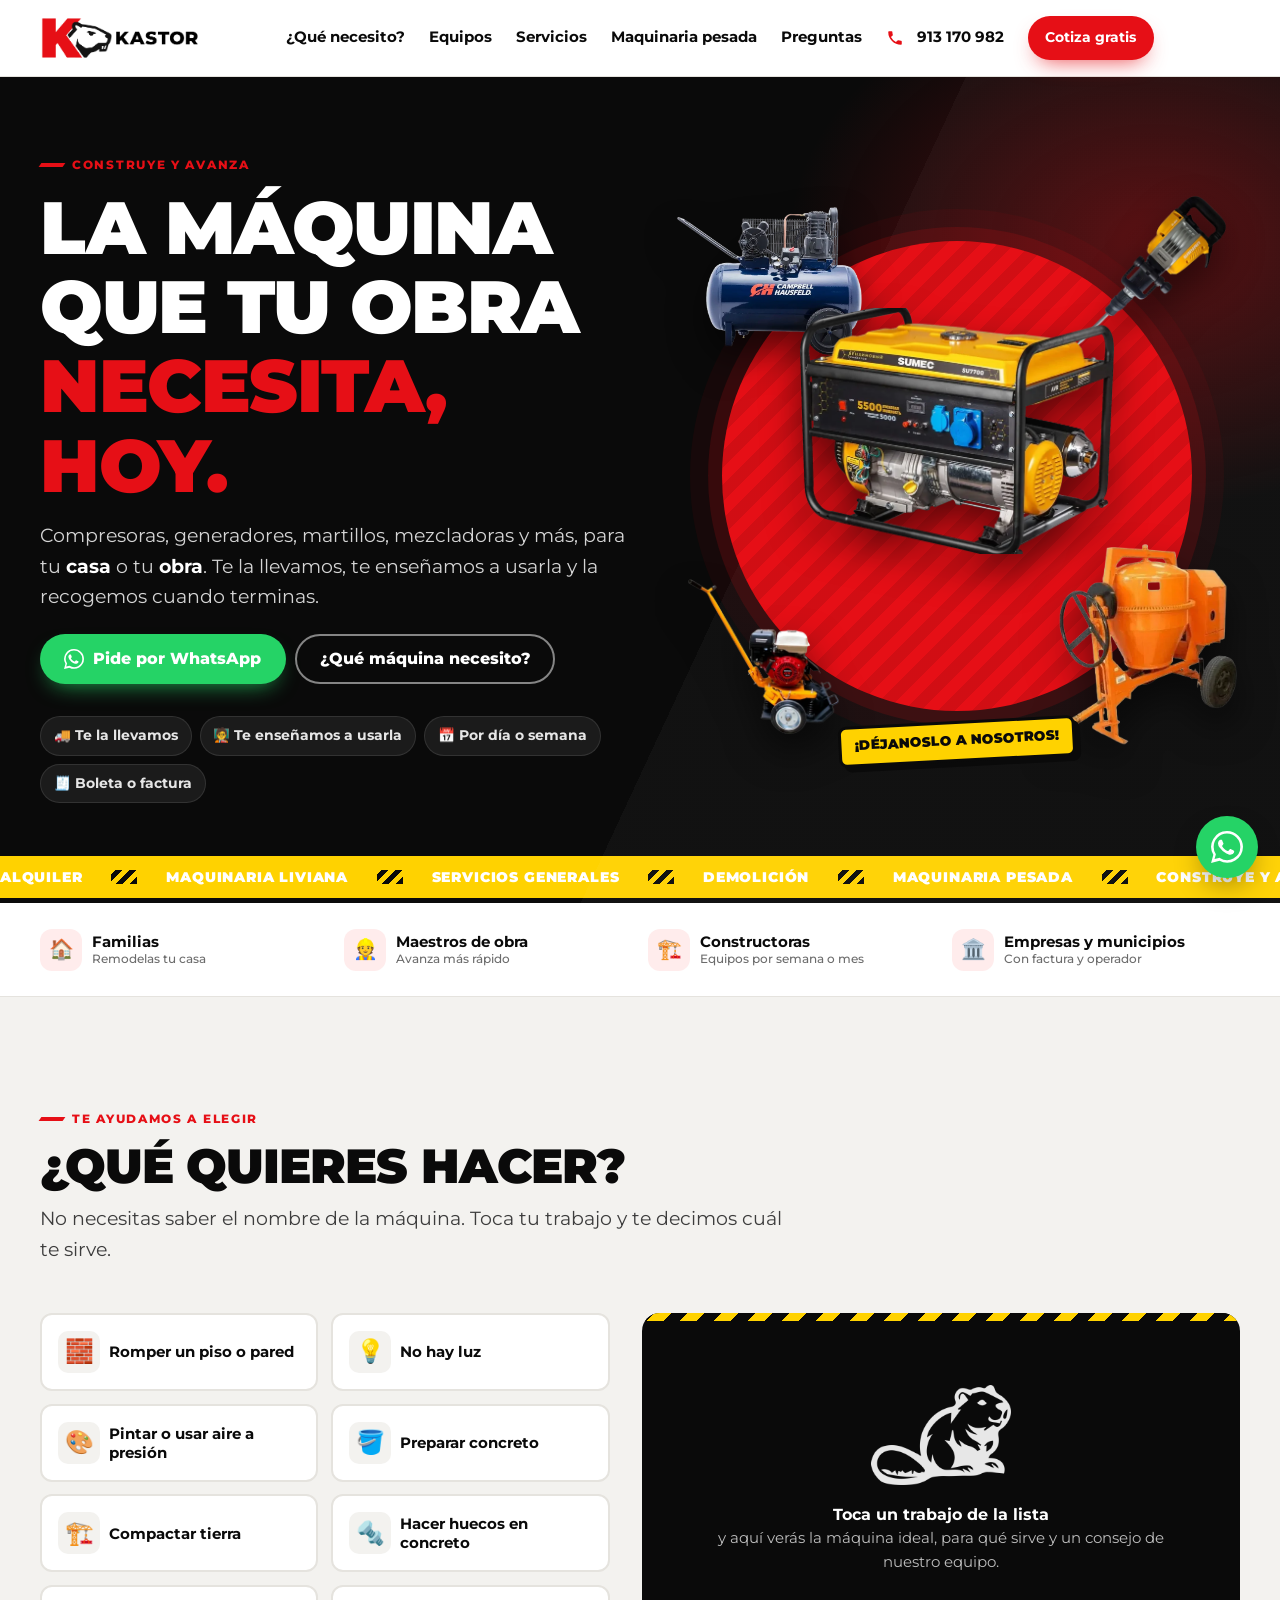
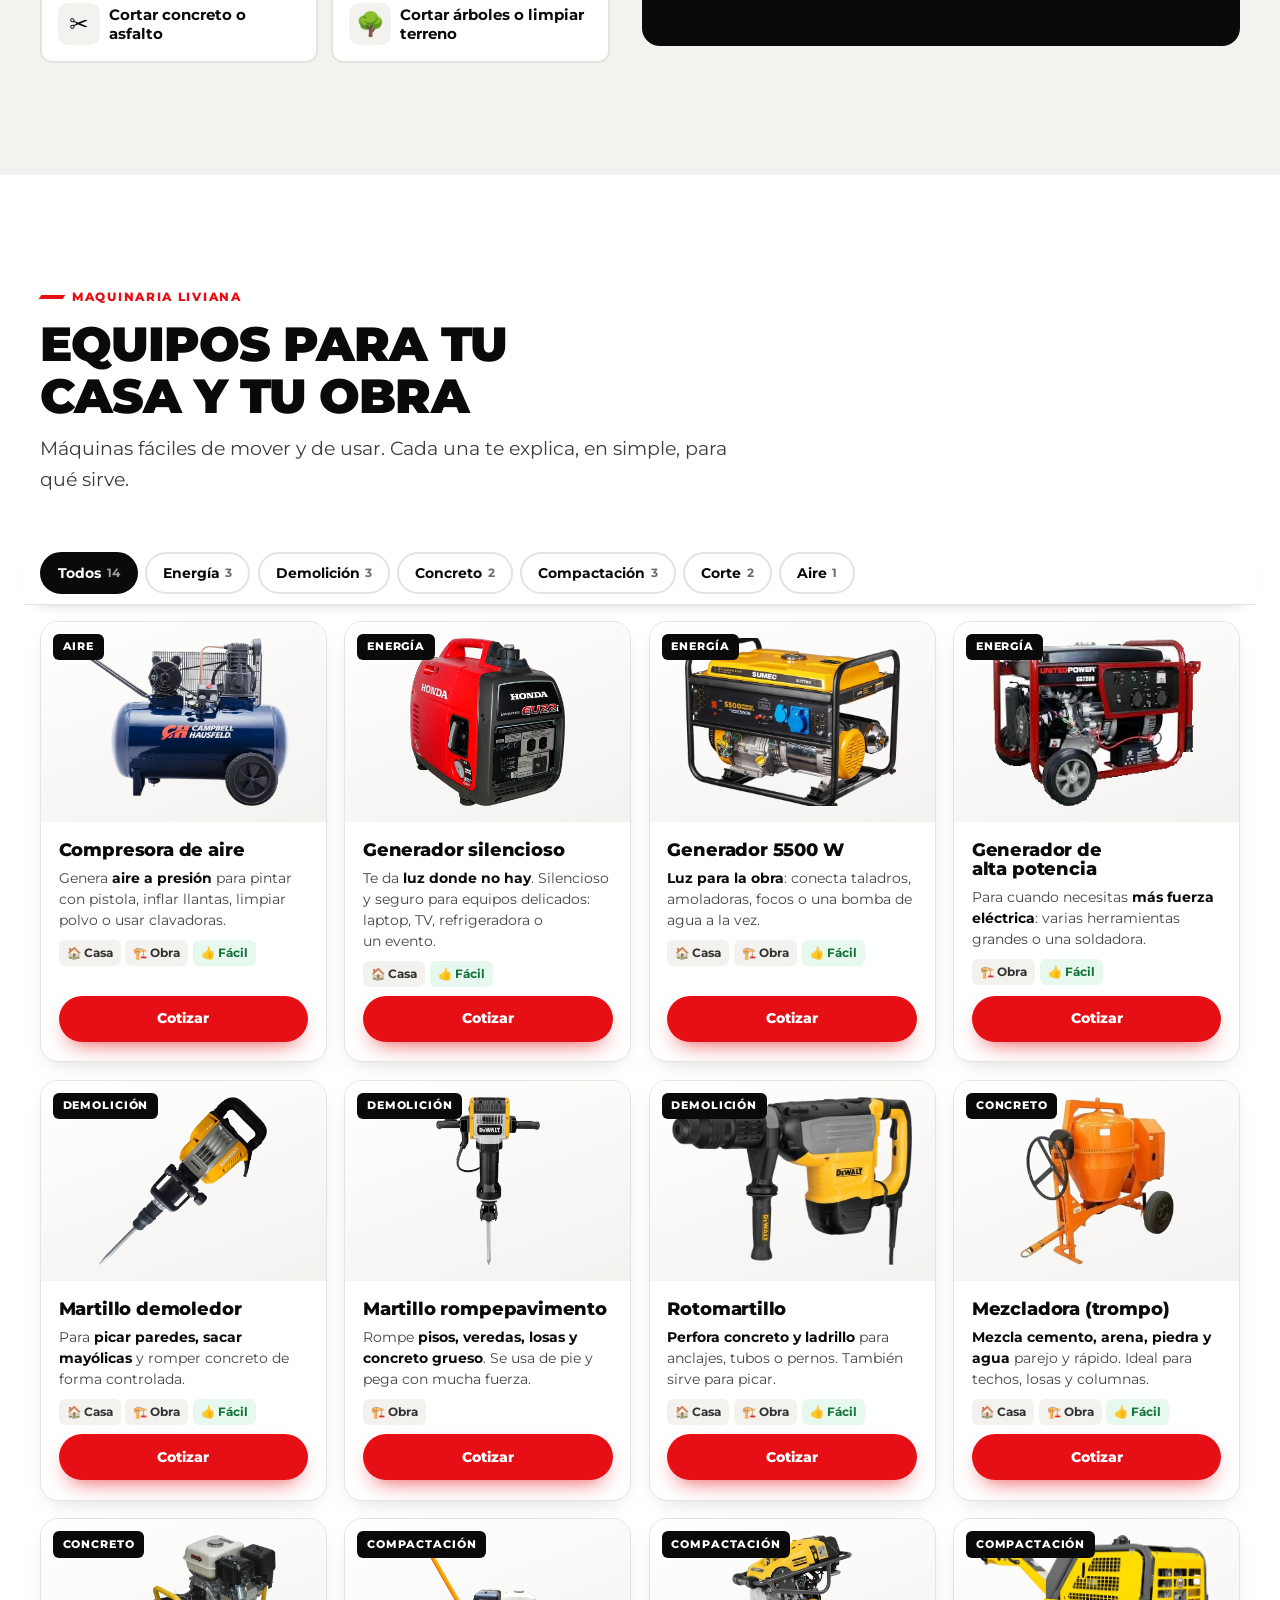
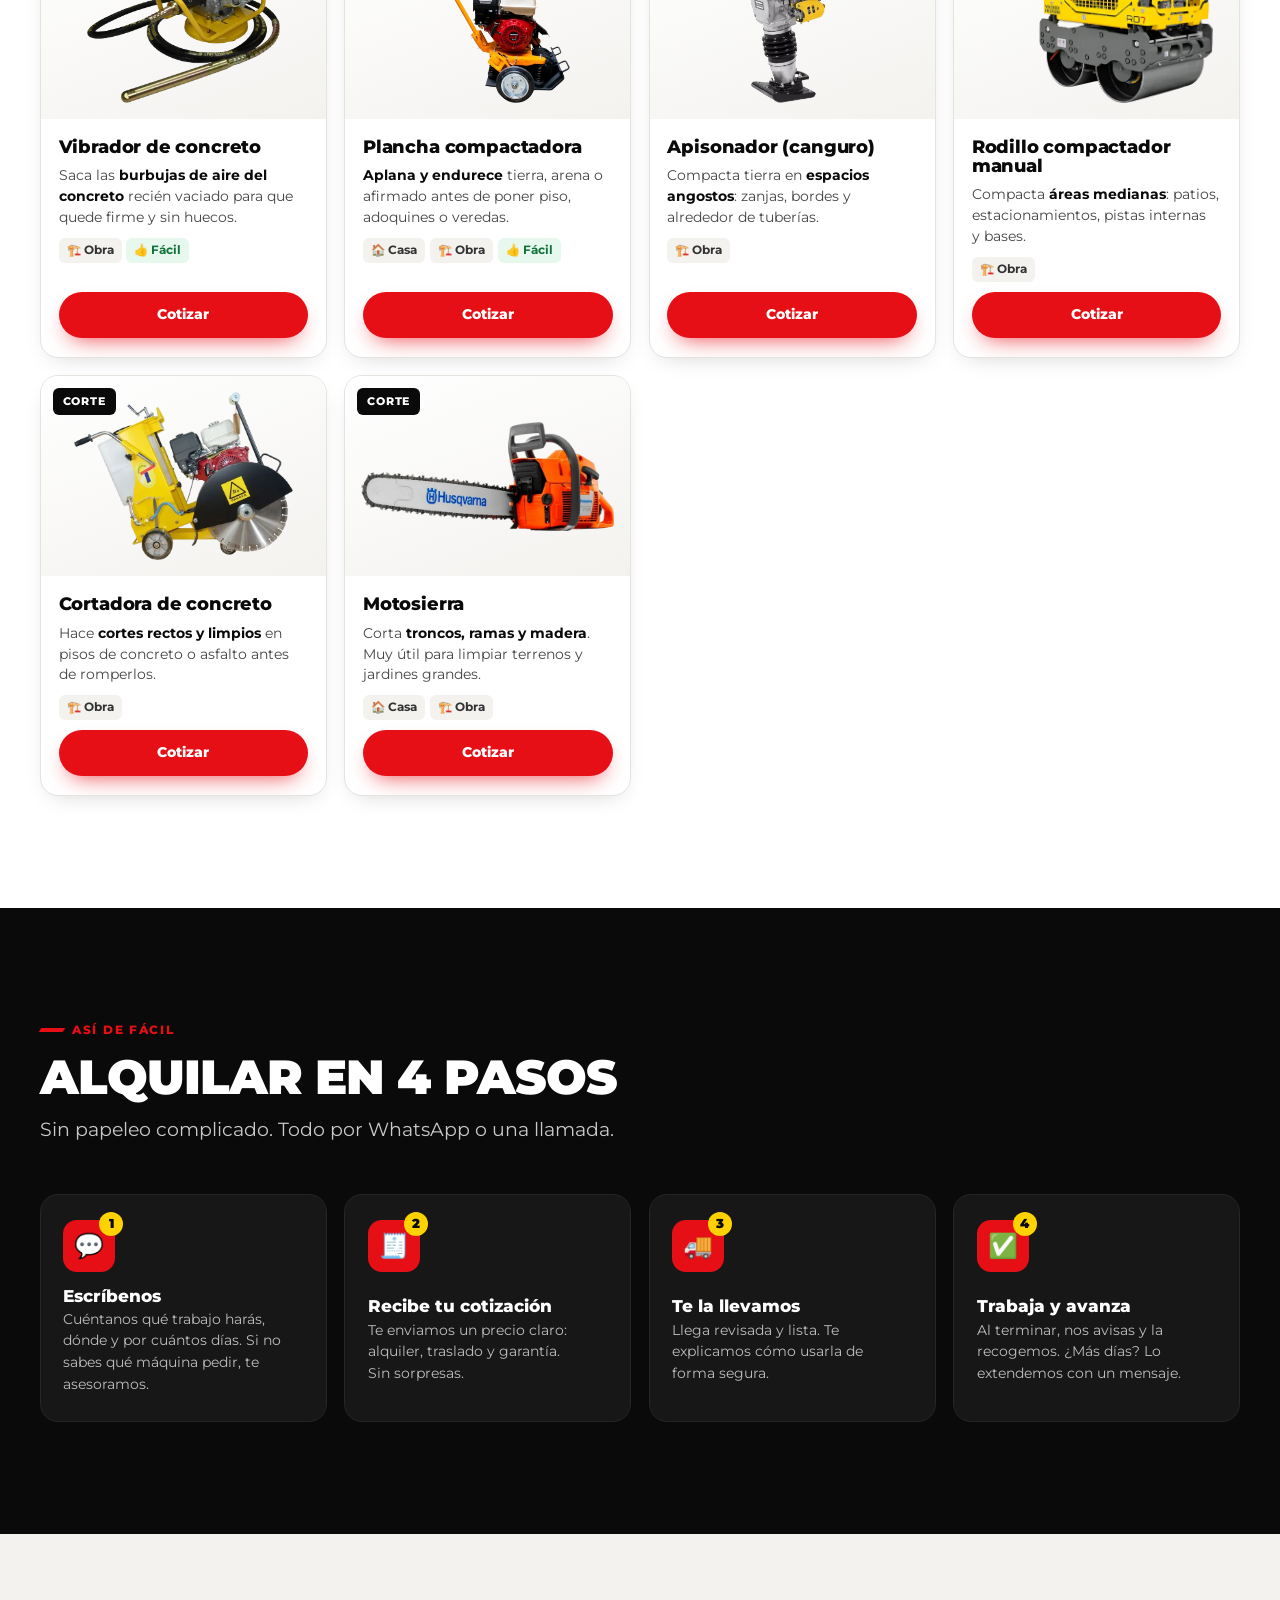
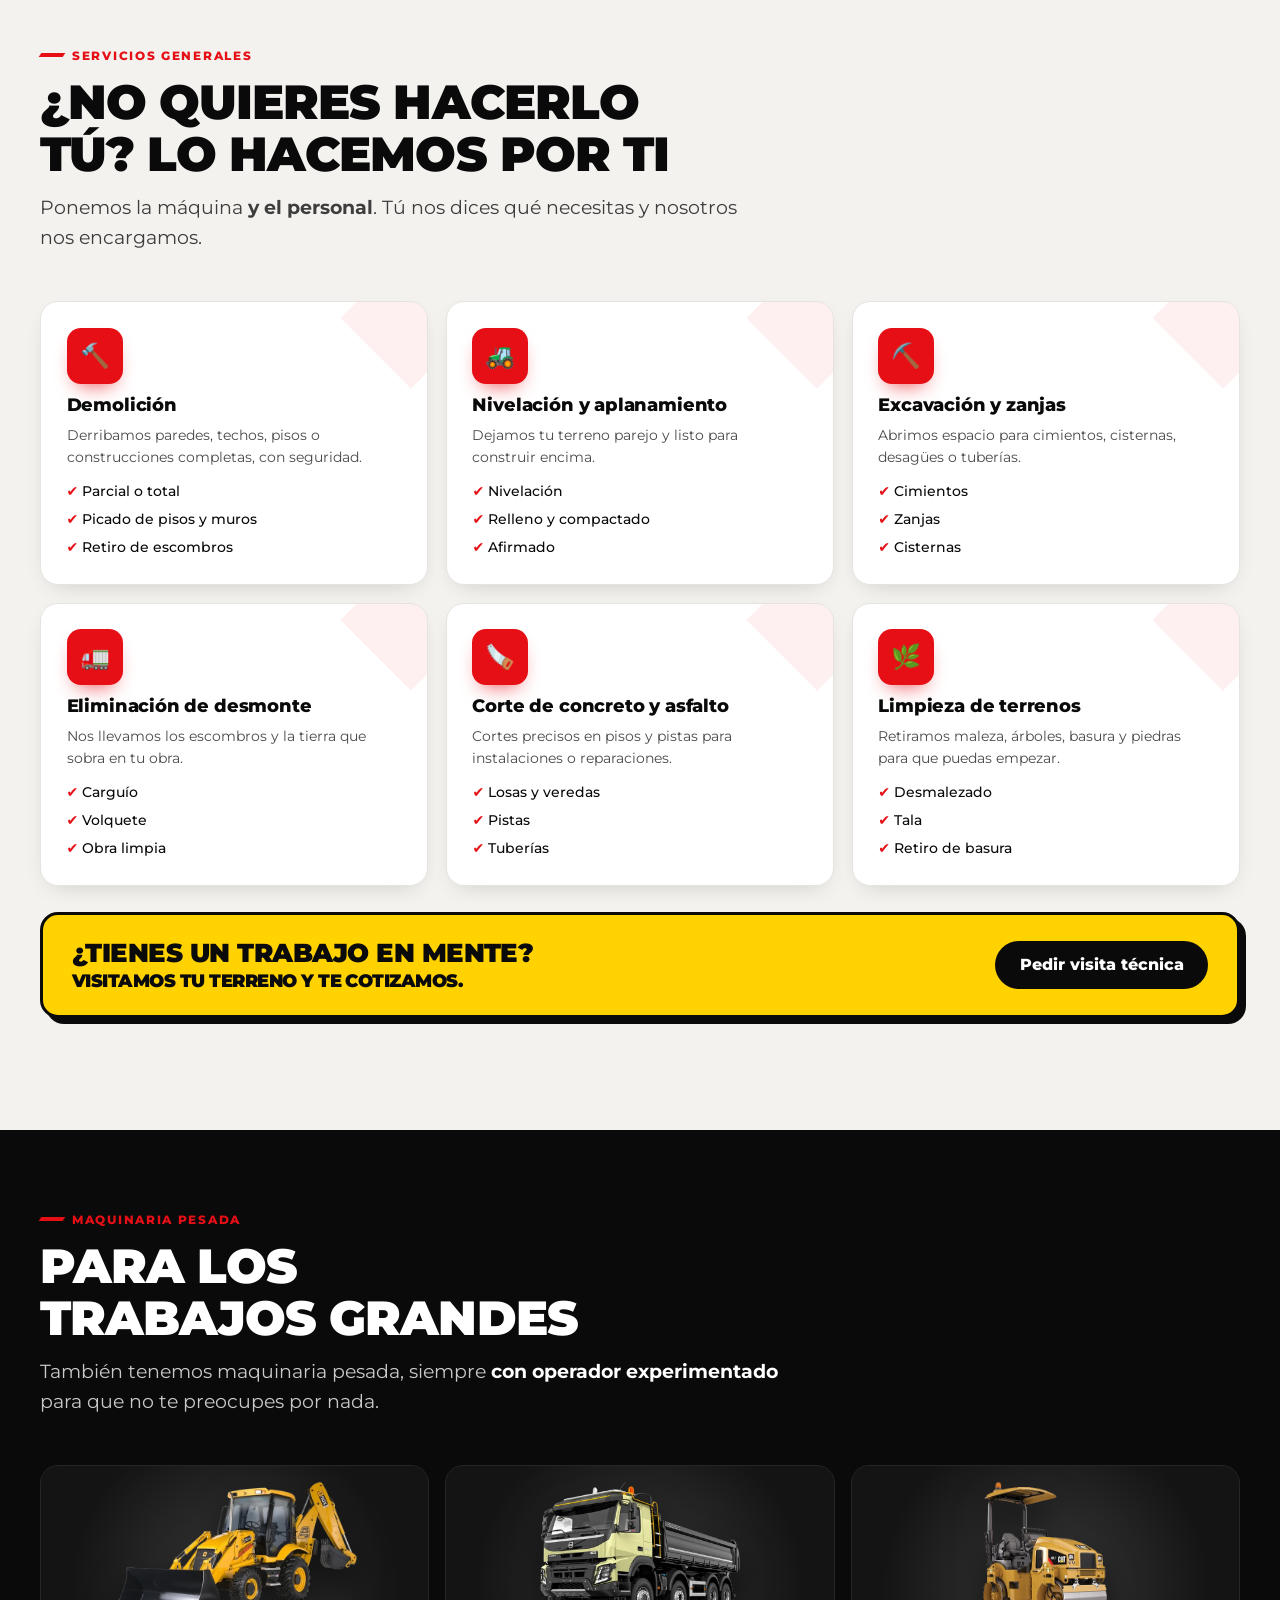
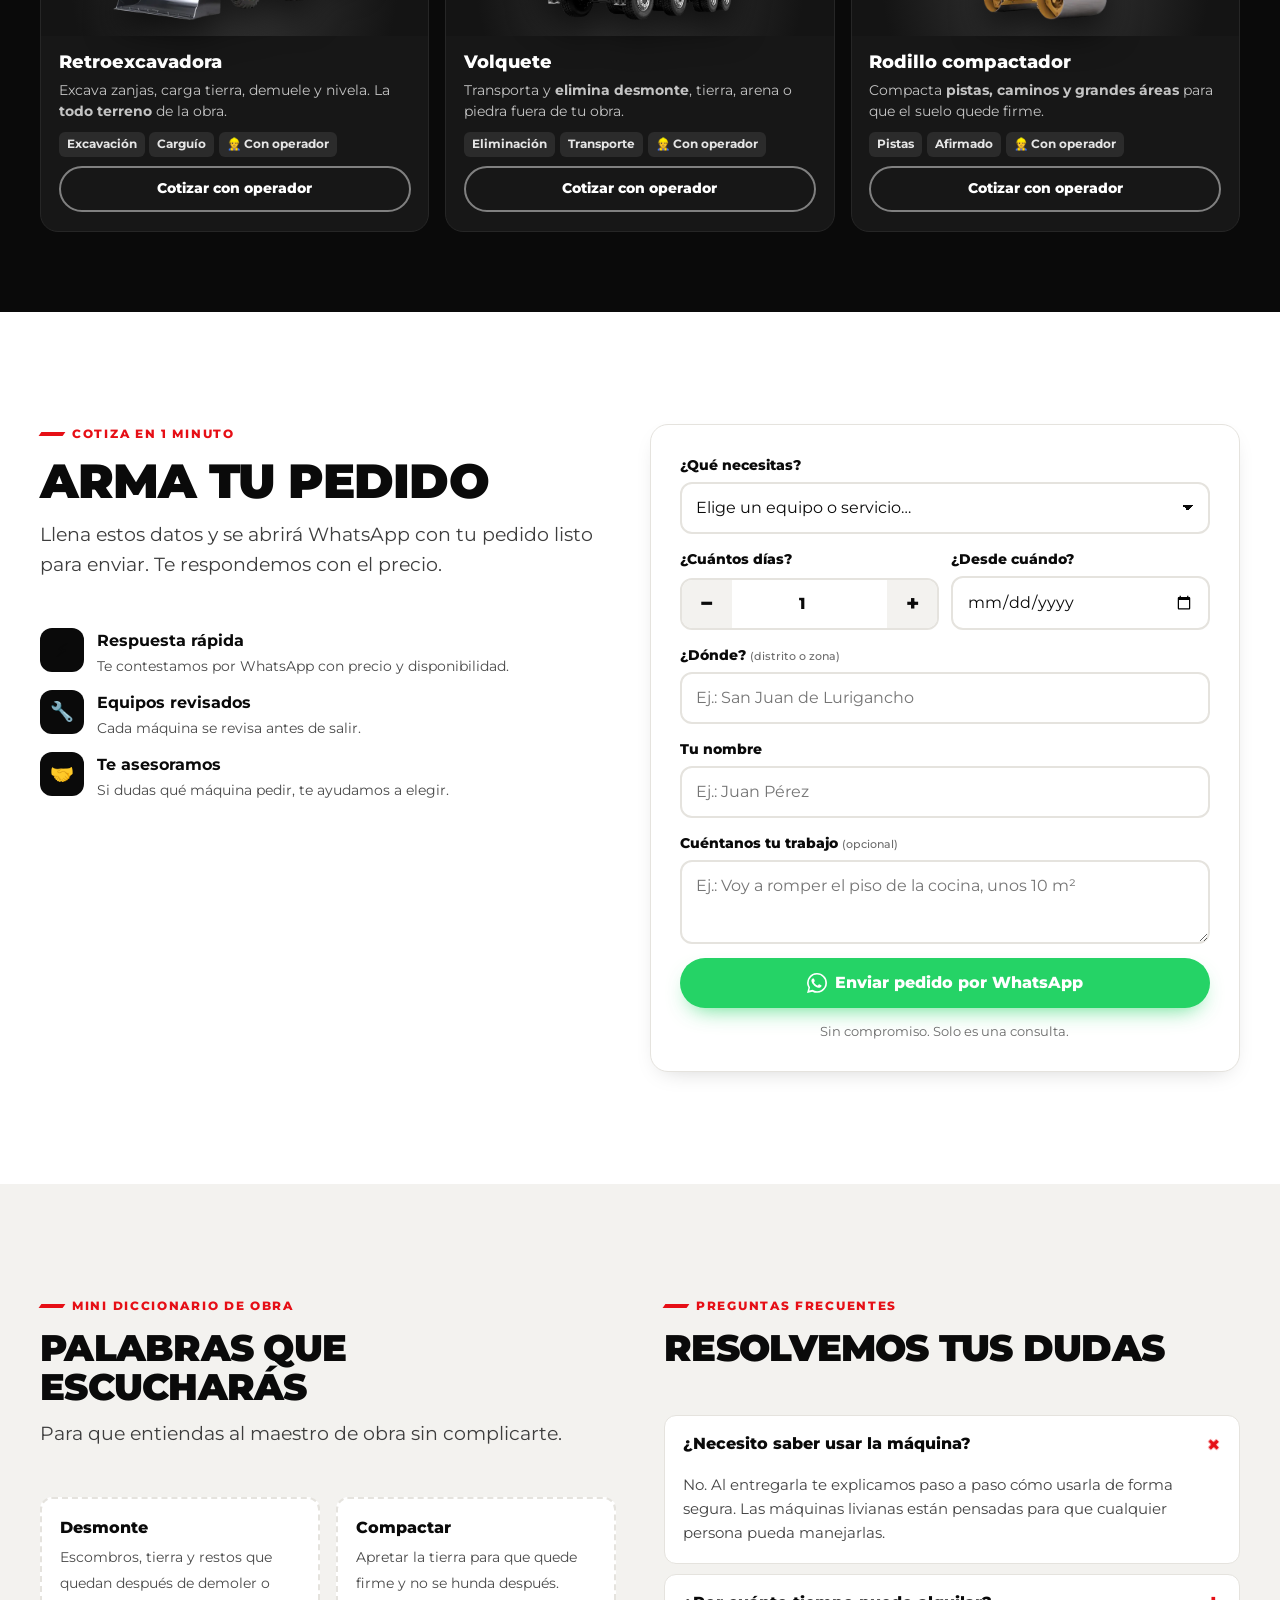
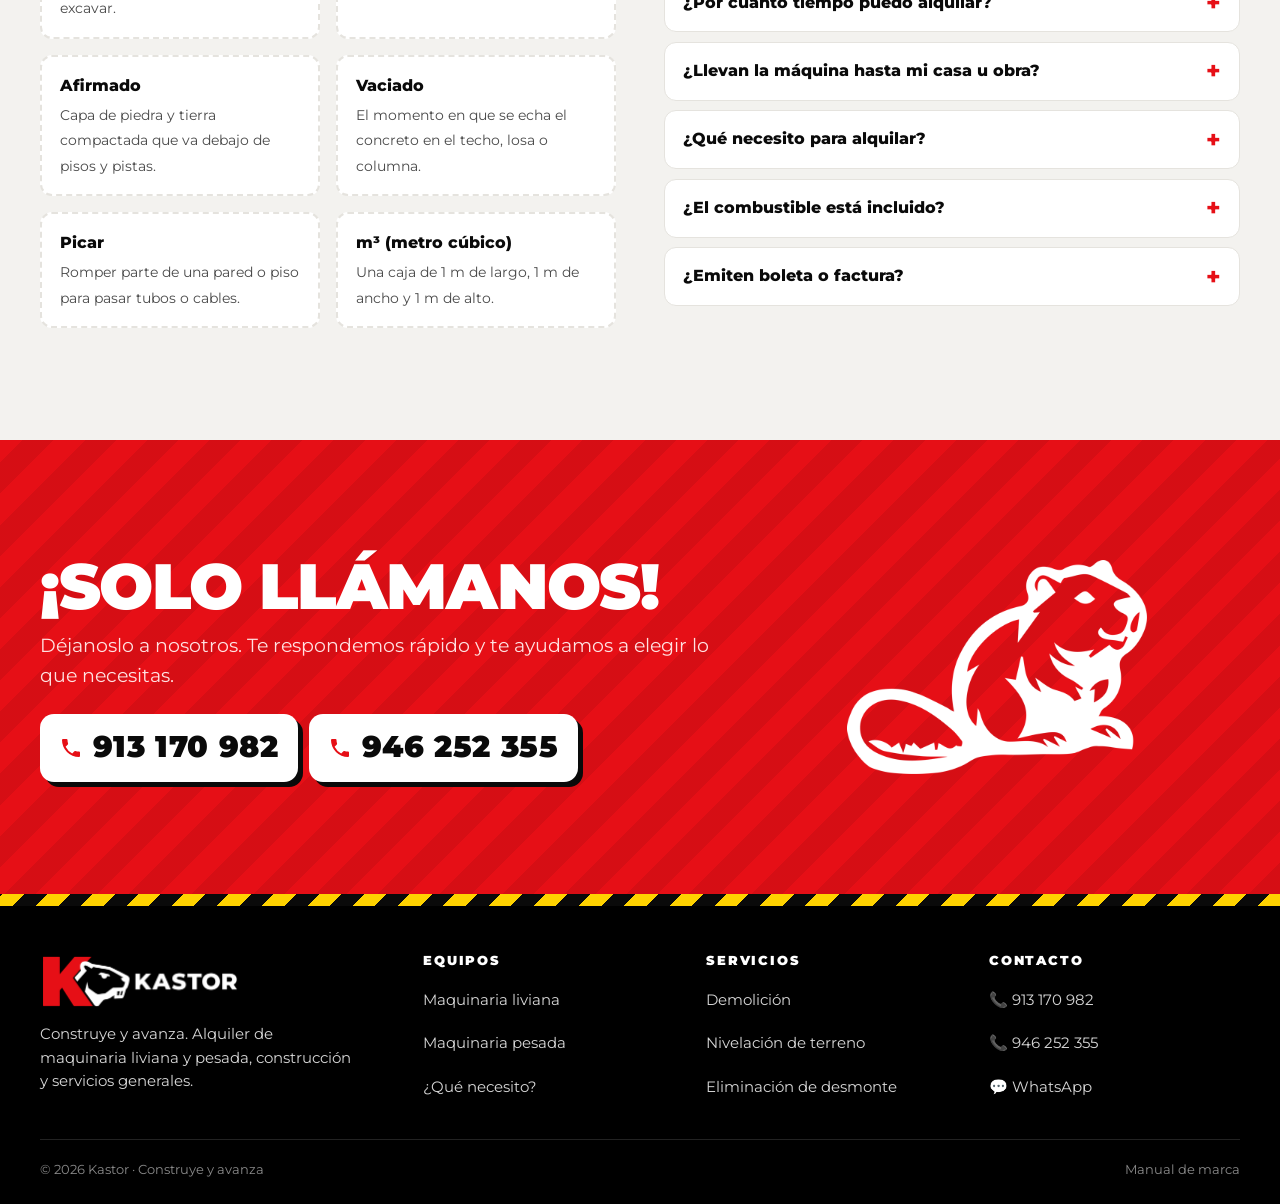
==== commit 52a138a7: "Logo sin lema y horizontal, sitio optimizado para celular, cotizador por WhatsApp Co-Authored-By: Cl" ====
--- a/index.html
+++ b/index.html
@@ -1,204 +1,292 @@
 <!DOCTYPE html>
-<html lang="es-PE">
+<html lang="es-PE" class="sin-js">
 <head>
 <meta charset="UTF-8">
-<meta name="viewport" content="width=device-width, initial-scale=1">
-<title>Kastor · Alquiler de maquinaria liviana y pesada | Construye y avanza</title>
-<meta name="description" content="Alquila compresoras, generadores, martillos demoledores, mezcladoras, planchas compactadoras y más para tu casa u obra. También maquinaria pesada y servicios de demolición, nivelación y movimiento de tierras. Llámanos al 913 170 982.">
+<meta name="viewport" content="width=device-width, initial-scale=1, viewport-fit=cover">
+<title>Kastor · Alquiler de maquinaria liviana y pesada en Perú</title>
+<meta name="description" content="Alquila compresoras, generadores, martillos demoledores, mezcladoras, planchas compactadoras y más para tu casa u obra. También maquinaria pesada con operador y servicios de demolición, nivelación y eliminación de desmonte. Llámanos al 913 170 982.">
 <meta name="theme-color" content="#E60F16">
-<meta property="og:title" content="Kastor · Alquiler de maquinaria">
-<meta property="og:description" content="Máquinas para tu casa u obra, entregadas donde las necesites. Construye y avanza.">
-<meta property="og:image" content="img/logo-kastor.png">
+<link rel="canonical" href="https://stlv2400.github.io/kastor-web/">
+<meta property="og:type" content="website">
+<meta property="og:locale" content="es_PE">
+<meta property="og:site_name" content="Kastor">
+<meta property="og:title" content="Kastor · Alquiler de maquinaria para tu casa y tu obra">
+<meta property="og:description" content="Compresoras, generadores, martillos, mezcladoras y más. Te la llevamos y te enseñamos a usarla. ☎ 913 170 982">
+<meta property="og:url" content="https://stlv2400.github.io/kastor-web/">
+<meta property="og:image" content="https://stlv2400.github.io/kastor-web/img/og-kastor.jpg">
+<meta property="og:image:width" content="1200"><meta property="og:image:height" content="630">
+<meta name="twitter:card" content="summary_large_image">
 <link rel="icon" href="img/favicon.png">
+<link rel="apple-touch-icon" href="img/apple-touch-icon.png">
 <link rel="preconnect" href="https://fonts.googleapis.com">
 <link rel="preconnect" href="https://fonts.gstatic.com" crossorigin>
 <link href="https://fonts.googleapis.com/css2?family=Montserrat:wght@400;500;600;700;800;900&display=swap" rel="stylesheet">
+<link rel="preload" as="image" href="img/maq/generador-5500.webp">
 <link rel="stylesheet" href="css/kastor.css">
+<script type="application/ld+json">
+{"@context":"https://schema.org","@type":"LocalBusiness","name":"Kastor","slogan":"Construye y avanza",
+ "description":"Alquiler de maquinaria liviana y pesada, construcción y servicios generales.",
+ "url":"https://stlv2400.github.io/kastor-web/","image":"https://stlv2400.github.io/kastor-web/img/og-kastor.jpg",
+ "logo":"https://stlv2400.github.io/kastor-web/img/logo-kastor.png",
+ "telephone":["+51913170982","+51946252355"],"address":{"@type":"PostalAddress","addressCountry":"PE"}}
+</script>
 <style>
-/* ---------- HERO ---------- */
-.hero{position:relative;background:var(--negro);color:#fff;padding:clamp(3rem,7vw,5.5rem) 0 0;overflow:hidden}
-.hero::before{content:"";position:absolute;inset:0;background:
-  radial-gradient(600px 400px at 85% 30%,rgba(230,15,22,.35),transparent 70%),
-  linear-gradient(115deg,transparent 0 55%,rgba(255,255,255,.03) 55% 100%);pointer-events:none}
-.hero-grid{position:relative;display:grid;grid-template-columns:1.05fr 1fr;gap:2rem;align-items:center}
-.hero h1 .linea{display:block}
-.hero h1 .rojo{color:var(--rojo)}
-.hero .lead{color:#d0d0d0;margin:1.4rem 0 2rem}
-.hero-ctas{display:flex;flex-wrap:wrap;gap:.8rem}
-.hero-ctas .btn-borde{color:#fff}
-.hero-datos{display:flex;flex-wrap:wrap;gap:1.6rem;margin-top:2.4rem;padding-bottom:3rem}
-.hero-datos div{display:flex;align-items:center;gap:.65rem;font-weight:700;font-size:.92rem;color:#e6e6e6}
-.hero-datos i{width:38px;height:38px;border-radius:10px;background:rgba(255,255,255,.08);display:grid;place-items:center;font-style:normal;font-size:1.15rem}
-.hero-visual{position:relative;aspect-ratio:1/1;max-width:560px;justify-self:center;width:100%}
-.hero-visual .disco{position:absolute;inset:8%;border-radius:50%;background:var(--rojo);box-shadow:0 0 0 18px rgba(230,15,22,.15),0 0 0 40px rgba(230,15,22,.07)}
-.hero-visual .disco::after{content:"";position:absolute;inset:0;border-radius:50%;background:repeating-linear-gradient(-45deg,rgba(0,0,0,.08) 0 14px,transparent 14px 28px)}
-.hero-visual img{position:absolute;filter:drop-shadow(0 25px 25px rgba(0,0,0,.5))}
-.hv-1{width:58%;left:20%;top:22%;animation:flota 6s ease-in-out infinite}
-.hv-2{width:34%;left:-2%;top:6%;animation:flota 7s ease-in-out infinite reverse}
-.hv-3{width:30%;right:-2%;top:2%;animation:flota 8s ease-in-out infinite}
-.hv-4{width:36%;right:0;bottom:4%;animation:flota 6.5s ease-in-out infinite reverse}
-.hv-5{width:30%;left:2%;bottom:6%;animation:flota 7.5s ease-in-out infinite}
-@keyframes flota{50%{transform:translateY(-12px)}}
-.sello{position:absolute;left:50%;bottom:-2%;transform:translateX(-50%) rotate(-4deg);background:var(--amarillo);color:var(--negro);font-weight:900;padding:.5rem 1rem;border:3px solid var(--negro);border-radius:8px;text-transform:uppercase;font-size:.85rem;white-space:nowrap;box-shadow:6px 6px 0 var(--negro)}
-@media (max-width:900px){.hero-grid{grid-template-columns:1fr}.hero-visual{max-width:420px;order:-1}.hero-datos{padding-bottom:2.5rem}}
-
-/* ---------- ASISTENTE ---------- */
-.asistente{display:grid;grid-template-columns:1fr 1.05fr;gap:2rem;align-items:start}
-.tareas{display:grid;grid-template-columns:repeat(2,1fr);gap:.8rem}
-.tarea{display:flex;align-items:center;gap:.8rem;text-align:left;font-family:inherit;font-weight:700;font-size:.95rem;padding:1rem;border-radius:var(--radio-s);border:2px solid var(--concreto-2);background:#fff;cursor:pointer;transition:.15s;color:var(--negro)}
-.tarea:hover{border-color:var(--negro);transform:translateY(-2px)}
-.tarea[aria-pressed=true]{border-color:var(--rojo);background:var(--rojo-claro);box-shadow:0 8px 20px -10px rgba(230,15,22,.6)}
-.tarea .emo{font-size:1.6rem;width:44px;height:44px;flex:none;display:grid;place-items:center;background:var(--concreto);border-radius:10px}
-.respuesta{position:sticky;top:96px;background:var(--negro);color:#fff;border-radius:var(--radio);padding:clamp(1.4rem,3vw,2rem);overflow:hidden;min-height:100%}
-.respuesta::before{content:"";position:absolute;top:0;left:0;right:0;height:10px;background:repeating-linear-gradient(-45deg,var(--amarillo) 0 14px,var(--negro) 14px 28px)}
-.resp-vacia{display:grid;place-items:center;text-align:center;gap:1rem;padding:2rem 0;color:#bdbdbd}
-.resp-vacia img{width:150px;opacity:.9;filter:invert(1)}
-.resp-titulo{font-size:.78rem;letter-spacing:.14em;text-transform:uppercase;color:var(--amarillo);font-weight:800;margin:.6rem 0 .3rem}
-.resp-maquinas{display:grid;gap:1rem;margin:1rem 0 1.4rem}
-.resp-maq{display:grid;grid-template-columns:110px 1fr;gap:1rem;align-items:center;background:rgba(255,255,255,.06);border-radius:14px;padding:.8rem}
-.resp-maq .foto{background:#fff;border-radius:10px;aspect-ratio:1;display:grid;place-items:center;padding:.5rem}
-.resp-maq .foto img{max-height:90px;object-fit:contain}
-.resp-maq h4{font-size:1.1rem;font-weight:800;letter-spacing:0}
-.resp-maq p{font-size:.9rem;color:#cfcfcf;line-height:1.45}
-.consejo{display:flex;gap:.7rem;background:rgba(255,210,0,.12);border-left:4px solid var(--amarillo);padding:.8rem 1rem;border-radius:8px;font-size:.9rem;color:#f1f1f1;margin-bottom:1.3rem}
-@media (max-width:900px){.asistente{grid-template-columns:1fr}.respuesta{position:static}}
-@media (max-width:480px){.tareas{grid-template-columns:1fr}.resp-maq{grid-template-columns:84px 1fr}}
-
-/* ---------- CATÁLOGO ---------- */
-.filtros{display:flex;gap:.5rem;overflow-x:auto;padding-bottom:.6rem;margin-bottom:1.8rem;scrollbar-width:none}
+/* ======================= HERO ======================= */
+.hero{position:relative;background:var(--negro);color:#fff;padding:2rem 0 0;overflow:hidden}
+.hero::before{content:"";position:absolute;inset:0;background:radial-gradient(520px 380px at 90% 20%,rgba(230,15,22,.35),transparent 70%),linear-gradient(115deg,transparent 0 58%,rgba(255,255,255,.03) 58% 100%);pointer-events:none}
+.hero-grid{position:relative;display:grid;grid-template-columns:minmax(0,1fr);gap:1.6rem;align-items:center}
+.hero h1{margin-top:.8rem}
+.hero h1 .rojo{color:var(--rojo);display:block}
+.hero .lead{color:#d4d4d4;margin:1rem 0 1.4rem}
+.hero .lead b{color:#fff}
+.hero-ctas{display:grid;gap:.6rem}
+.hero-ctas .btn-borde{color:#fff;border-color:rgba(255,255,255,.5)}
+.hero-datos{display:flex;gap:.5rem;margin-top:1.3rem;overflow-x:auto;scrollbar-width:none;margin-inline:-16px;padding:0 16px}
+.hero-datos::-webkit-scrollbar{display:none}
+.hero-datos div{flex:none;display:flex;align-items:center;gap:.5rem;font-weight:700;font-size:.85rem;color:#e6e6e6;background:rgba(255,255,255,.07);border:1px solid rgba(255,255,255,.1);padding:.5rem .8rem;border-radius:999px}
+.hero-visual{position:relative;aspect-ratio:1/.82;width:100%;max-width:560px;justify-self:center;margin-top:.5rem}
+.hero-visual .disco{position:absolute;left:12%;right:12%;top:2%;aspect-ratio:1;border-radius:50%;background:var(--rojo);box-shadow:0 0 0 14px rgba(230,15,22,.15),0 0 0 32px rgba(230,15,22,.06)}
+.hero-visual .disco::after{content:"";position:absolute;inset:0;border-radius:50%;background:repeating-linear-gradient(-45deg,rgba(0,0,0,.09) 0 12px,transparent 12px 24px)}
+.hero-visual img{position:absolute;filter:drop-shadow(0 18px 18px rgba(0,0,0,.55))}
+.hv-1{width:56%;left:22%;top:20%;animation:flota 6s ease-in-out infinite}
+.hv-2{width:33%;left:0;top:2%;animation:flota 7s ease-in-out infinite reverse}
+.hv-3{width:27%;right:2%;top:0;animation:flota 8s ease-in-out infinite}
+.hv-4{width:33%;right:0;bottom:2%;animation:flota 6.5s ease-in-out infinite reverse}
+.hv-5{width:27%;left:2%;bottom:4%;animation:flota 7.5s ease-in-out infinite}
+@keyframes flota{50%{transform:translateY(-10px)}}
+.sello{position:absolute;left:50%;bottom:-1%;transform:translateX(-50%) rotate(-3deg);background:var(--amarillo);color:var(--negro);font-weight:900;padding:.4rem .85rem;border:3px solid var(--negro);border-radius:8px;text-transform:uppercase;font-size:clamp(.7rem,2.6vw,.85rem);white-space:nowrap;box-shadow:5px 5px 0 var(--negro)}
+.hero .cinta-texto{margin-top:1.8rem}
+@media (min-width:560px){.hero-ctas{display:flex;flex-wrap:wrap}}
+@media (min-width:900px){
+  .hero{padding-top:4.5rem}
+  .hero-grid{grid-template-columns:1.05fr 1fr;gap:2.5rem}
+  .hero-visual{aspect-ratio:1;margin:0}
+  .hero-visual .disco{inset:8%;aspect-ratio:auto}
+  .hero-datos{flex-wrap:wrap;margin:2rem 0 0;padding:0;overflow:visible}
+  .hero .cinta-texto{margin-top:3rem}
+}
+
+/* =================== PARA QUIÉN =================== */
+.quien{padding:1.6rem 0;background:#fff;border-bottom:1px solid var(--concreto-2)}
+.quien-grid{display:grid;grid-template-columns:repeat(2,1fr);gap:.6rem}
+.quien-item{display:flex;align-items:center;gap:.65rem;font-weight:700;font-size:.88rem;line-height:1.25}
+.quien-item i{font-style:normal;width:42px;height:42px;flex:none;border-radius:12px;background:var(--rojo-claro);display:grid;place-items:center;font-size:1.25rem}
+.quien-item small{display:block;font-weight:500;color:var(--acero);font-size:.78rem}
+@media (min-width:800px){.quien-grid{grid-template-columns:repeat(4,1fr);gap:1rem}.quien-item{font-size:.95rem}}
+
+/* ==================== ASISTENTE ==================== */
+.asistente{display:grid;grid-template-columns:minmax(0,1fr);gap:1.2rem}
+.tareas{display:grid;grid-template-columns:repeat(2,1fr);gap:.6rem}
+.tarea{display:flex;flex-direction:column;align-items:flex-start;gap:.55rem;text-align:left;font-weight:700;font-size:.9rem;line-height:1.25;padding:.9rem;border-radius:var(--radio-s);border:2px solid var(--concreto-2);background:#fff;cursor:pointer;transition:.15s;min-height:104px}
+.tarea:active{transform:scale(.98)}
+@media (hover:hover){.tarea:hover{border-color:var(--negro)}}
+.tarea[aria-pressed=true]{border-color:var(--rojo);background:var(--rojo-claro);box-shadow:0 8px 20px -12px rgba(230,15,22,.7)}
+.tarea .emo{font-size:1.45rem;width:42px;height:42px;flex:none;display:grid;place-items:center;background:var(--concreto);border-radius:10px}
+.tarea[aria-pressed=true] .emo{background:#fff}
+.respuesta{background:var(--negro);color:#fff;border-radius:var(--radio);padding:1.6rem 1.1rem 1.2rem;position:relative;overflow:hidden;scroll-margin-top:calc(var(--alto-header) + 12px)}
+.respuesta::before{content:"";position:absolute;top:0;left:0;right:0;height:8px;background:repeating-linear-gradient(-45deg,var(--amarillo) 0 12px,var(--negro) 12px 24px)}
+.resp-vacia{display:flex;align-items:center;gap:1rem;color:#bdbdbd;font-size:.92rem}
+.resp-vacia img{width:76px;filter:invert(1);opacity:.9;flex:none}
+.resp-vacia b{color:#fff;display:block;font-size:1.02rem}
+.resp-titulo{font-size:.74rem;letter-spacing:.12em;text-transform:uppercase;color:var(--amarillo);font-weight:800}
+.resp-maquinas{display:grid;gap:.7rem;margin:.9rem 0 1rem}
+.resp-maq{display:grid;grid-template-columns:84px 1fr;gap:.85rem;align-items:center;background:rgba(255,255,255,.06);border-radius:14px;padding:.7rem}
+.resp-maq .foto{background:#fff;border-radius:10px;aspect-ratio:1;display:grid;place-items:center;padding:.4rem}
+.resp-maq .foto img{max-height:70px;object-fit:contain}
+.resp-maq h4{font-size:1rem;font-weight:800;letter-spacing:0;margin-bottom:.2rem}
+.resp-maq p{font-size:.86rem;color:#d0d0d0;line-height:1.45}
+.consejo{display:flex;gap:.6rem;background:rgba(255,210,0,.12);border-left:4px solid var(--amarillo);padding:.75rem .9rem;border-radius:8px;font-size:.88rem;color:#f1f1f1;margin-bottom:1rem;line-height:1.5}
+@media (min-width:600px){.tareas{grid-template-columns:repeat(4,1fr)}}
+@media (min-width:1000px){
+  .asistente{grid-template-columns:1fr 1.05fr;gap:2rem;align-items:start}
+  .tareas{grid-template-columns:repeat(2,1fr);gap:.8rem}
+  .tarea{flex-direction:row;align-items:center;min-height:76px;font-size:.95rem;padding:1rem}
+  .respuesta{position:sticky;top:96px;padding:2rem}
+  .resp-vacia{flex-direction:column;text-align:center;padding:2.5rem 0}
+  .resp-vacia img{width:140px}
+  .resp-maq{grid-template-columns:110px 1fr}
+  .resp-maq .foto img{max-height:90px}
+}
+
+/* ==================== CATÁLOGO ==================== */
+.filtros-wrap{position:sticky;top:var(--alto-header);z-index:20;background:#fff;margin-inline:-16px;padding:.6rem 16px;margin-bottom:1rem;border-bottom:1px solid transparent;transition:border-color .2s}
+.filtros-wrap.pegado{border-bottom-color:var(--concreto-2);box-shadow:0 8px 16px -14px rgba(0,0,0,.4)}
+.filtros{display:flex;gap:.45rem;overflow-x:auto;scrollbar-width:none;-webkit-mask-image:linear-gradient(90deg,#000 88%,transparent);mask-image:linear-gradient(90deg,#000 88%,transparent);padding-right:2rem}
 .filtros::-webkit-scrollbar{display:none}
-.chip{flex:none;font-family:inherit;font-weight:700;font-size:.9rem;padding:.6rem 1.1rem;border-radius:999px;border:2px solid var(--concreto-2);background:#fff;cursor:pointer;color:var(--negro)}
+.chip{flex:none;font-weight:700;font-size:.88rem;min-height:42px;padding:.45rem 1rem;border-radius:999px;border:2px solid var(--concreto-2);background:#fff;cursor:pointer;display:inline-flex;align-items:center;gap:.35rem}
 .chip.activo{background:var(--negro);border-color:var(--negro);color:#fff}
-.grid-maq{display:grid;grid-template-columns:repeat(auto-fill,minmax(260px,1fr));gap:1.3rem}
-.maq{display:flex;flex-direction:column;overflow:hidden;transition:transform .2s,box-shadow .2s}
-.maq:hover{transform:translateY(-6px);box-shadow:var(--sombra-l)}
-.maq .foto{position:relative;height:210px;background:linear-gradient(160deg,#fff 0%,var(--concreto) 100%);display:grid;place-items:center;padding:1.2rem}
-.maq .foto img{max-height:100%;max-width:100%;min-height:0;object-fit:contain;transition:transform .3s}
-.maq:hover .foto img{transform:scale(1.06) rotate(-1deg)}
-.maq .cat{position:absolute;top:12px;left:12px;background:var(--negro);color:#fff;font-size:.7rem;font-weight:800;letter-spacing:.08em;text-transform:uppercase;padding:.3rem .65rem;border-radius:6px}
-.maq .cuerpo{padding:1.2rem 1.2rem 1.3rem;display:flex;flex-direction:column;gap:.7rem;flex:1}
-.maq h3{font-size:1.15rem;font-weight:800;letter-spacing:-.01em}
-.maq .sirve{font-size:.92rem;color:#454545;line-height:1.5}
+.chip .n{font-size:.72rem;opacity:.6}
+.grid-maq{display:grid;gap:.75rem}
+.maq{display:grid;grid-template-columns:112px 1fr;overflow:hidden;transition:transform .2s,box-shadow .2s}
+.maq .foto{position:relative;background:linear-gradient(160deg,#fff 0%,var(--concreto) 100%);display:grid;place-items:center;padding:.6rem}
+.maq .foto img{max-height:110px;max-width:100%;object-fit:contain;transition:transform .3s}
+.maq .cat{display:none}
+.maq .cuerpo{padding:.85rem .9rem .9rem;display:flex;flex-direction:column;gap:.45rem;min-width:0}
+.maq h3{font-size:1rem;font-weight:800;letter-spacing:-.01em}
+.maq .sirve{font-size:.86rem;color:#454545;line-height:1.45}
 .maq .sirve b{color:var(--negro)}
-.etiquetas{display:flex;flex-wrap:wrap;gap:.4rem}
-.etq{font-size:.75rem;font-weight:700;padding:.28rem .6rem;border-radius:6px;background:var(--concreto);color:#333}
+.etiquetas{display:flex;flex-wrap:wrap;gap:.3rem}
+.etq{font-size:.72rem;font-weight:700;padding:.22rem .5rem;border-radius:6px;background:var(--concreto);color:#333;white-space:nowrap}
 .etq.facil{background:#E7F8EE;color:#11733A}
-.maq .btn{margin-top:auto;padding:.8rem 1rem;font-size:.92rem}
-
-/* ---------- PASOS ---------- */
-.pasos{display:grid;grid-template-columns:repeat(4,1fr);gap:1.2rem;counter-reset:paso}
-.paso{position:relative;background:var(--carbon);border:1px solid #2a2a2a;border-radius:var(--radio);padding:1.8rem 1.4rem 1.5rem}
-.paso::before{counter-increment:paso;content:"0" counter(paso);position:absolute;top:-18px;left:1.4rem;background:var(--rojo);color:#fff;font-weight:900;font-size:1.1rem;padding:.35rem .75rem;border-radius:8px;transform:skewX(-8deg)}
-.paso .ico{font-size:2.2rem;margin:.6rem 0 .8rem}
-.paso h3{font-size:1.15rem;margin-bottom:.5rem;letter-spacing:0;font-weight:800}
-.paso p{color:#bdbdbd;font-size:.93rem}
-@media (max-width:900px){.pasos{grid-template-columns:1fr 1fr;row-gap:2.2rem}}
-@media (max-width:520px){.pasos{grid-template-columns:1fr}}
-
-/* ---------- SERVICIOS ---------- */
-.servicios{display:grid;grid-template-columns:repeat(auto-fill,minmax(300px,1fr));gap:1.2rem}
-.serv{padding:1.6rem;display:flex;flex-direction:column;gap:.8rem;position:relative;overflow:hidden}
-.serv::after{content:"";position:absolute;right:-30px;top:-30px;width:110px;height:110px;background:var(--rojo);opacity:.07;transform:rotate(45deg)}
-.serv .ico{width:56px;height:56px;border-radius:14px;background:var(--rojo);color:#fff;display:grid;place-items:center;font-size:1.7rem;box-shadow:0 10px 20px -10px rgba(230,15,22,.8)}
-.serv h3{font-size:1.25rem;font-weight:800;letter-spacing:-.01em}
-.serv p{color:#4a4a4a;font-size:.95rem}
-.serv ul{list-style:none;display:grid;gap:.35rem;font-size:.9rem}
-.serv li{display:flex;gap:.5rem}
-.serv li::before{content:"✔";color:var(--rojo);font-weight:900}
-.serv-cta{display:flex;flex-wrap:wrap;align-items:center;justify-content:space-between;gap:1rem;margin-top:2rem;padding:1.5rem 1.8rem;border-radius:var(--radio);background:var(--amarillo);border:3px solid var(--negro);box-shadow:8px 8px 0 var(--negro)}
-.serv-cta h3{font-size:clamp(1.2rem,2.5vw,1.6rem);text-transform:uppercase}
-
-/* ---------- PESADA ---------- */
-.pesada{display:grid;grid-template-columns:repeat(3,1fr);gap:1.2rem}
-.pes{background:var(--carbon);border-radius:var(--radio);overflow:hidden;border:1px solid #2a2a2a;display:flex;flex-direction:column}
-.pes .foto{height:220px;display:grid;place-items:center;padding:1.2rem;background:radial-gradient(circle at 50% 70%,#3a3a3a 0,#161616 70%)}
-.pes .foto img{max-height:100%;max-width:100%;min-height:0;object-fit:contain;filter:drop-shadow(0 18px 18px rgba(0,0,0,.6))}
-.pes .cuerpo{padding:1.2rem 1.3rem 1.4rem;display:flex;flex-direction:column;gap:.6rem;flex:1}
-.pes h3{font-size:1.2rem;font-weight:800;letter-spacing:0}
-.pes p{color:#bdbdbd;font-size:.93rem}
-.pes .etq{background:#2d2d2d;color:#e5e5e5}
-.pes .btn{margin-top:auto;padding:.75rem 1rem;font-size:.9rem;color:#fff}
-@media (max-width:900px){.pesada{grid-template-columns:1fr 1fr}}
-@media (max-width:600px){.pesada{grid-template-columns:1fr}}
-
-/* ---------- GLOSARIO + FAQ ---------- */
-.glosario{display:grid;grid-template-columns:repeat(auto-fill,minmax(230px,1fr));gap:1rem}
-.glos{padding:1.2rem 1.3rem;border-radius:var(--radio-s);background:#fff;border:2px dashed var(--concreto-2)}
-.glos b{display:block;font-size:1.05rem;font-weight:800;margin-bottom:.25rem}
-.glos span{font-size:.9rem;color:#4a4a4a}
-.faq{display:grid;gap:.8rem;max-width:860px}
-.faq details{background:#fff;border-radius:var(--radio-s);border:1px solid var(--concreto-2);padding:0 1.3rem}
-.faq summary{cursor:pointer;list-style:none;font-weight:800;padding:1.15rem 0;display:flex;justify-content:space-between;gap:1rem}
+.maq .btn{min-height:42px;padding:.5rem .9rem;font-size:.86rem;margin-top:.2rem;align-self:flex-start}
+@media (min-width:640px){
+  .grid-maq{grid-template-columns:repeat(auto-fill,minmax(250px,1fr));gap:1.1rem}
+  .maq{display:flex;flex-direction:column}
+  .maq .foto{height:200px;padding:1.1rem}
+  .maq .foto img{position:absolute;inset:1rem;width:calc(100% - 2rem);height:calc(100% - 2rem);max-height:none;object-fit:contain}
+  .maq .cat{display:block;z-index:1;position:absolute;top:12px;left:12px;background:var(--negro);color:#fff;font-size:.68rem;font-weight:800;letter-spacing:.08em;text-transform:uppercase;padding:.28rem .6rem;border-radius:6px}
+  .maq .cuerpo{padding:1.1rem 1.1rem 1.2rem;flex:1;gap:.6rem}
+  .maq h3{font-size:1.1rem}
+  .maq .sirve{font-size:.9rem}
+  .maq .btn{margin-top:auto;align-self:stretch;min-height:46px;font-size:.9rem}
+}
+@media (hover:hover) and (min-width:640px){.maq:hover{transform:translateY(-5px);box-shadow:var(--sombra-l)}.maq:hover .foto img{transform:scale(1.05) rotate(-1deg)}}
+
+/* ===================== PASOS ===================== */
+.pasos{display:grid;gap:.8rem;counter-reset:paso}
+.paso{position:relative;display:grid;grid-template-columns:52px 1fr;gap:.9rem;align-items:start;background:var(--carbon);border:1px solid #262626;border-radius:var(--radio);padding:1.1rem}
+.paso .ico{width:52px;height:52px;border-radius:14px;background:var(--rojo);display:grid;place-items:center;font-size:1.5rem;position:relative}
+.paso .ico::after{counter-increment:paso;content:counter(paso);position:absolute;top:-8px;right:-8px;width:24px;height:24px;border-radius:50%;background:var(--amarillo);color:var(--negro);font-weight:900;font-size:.8rem;display:grid;place-items:center}
+.paso h3{font-size:1.05rem;margin-bottom:.25rem;letter-spacing:0;font-weight:800}
+.paso p{color:#bdbdbd;font-size:.9rem;line-height:1.5}
+@media (min-width:700px){.pasos{grid-template-columns:1fr 1fr;gap:1.1rem}}
+@media (min-width:1000px){.pasos{grid-template-columns:repeat(4,1fr)}.paso{grid-template-columns:1fr;padding:1.6rem 1.4rem}}
+
+/* ==================== SERVICIOS ==================== */
+.servicios{display:grid;gap:.8rem}
+.serv{padding:1.15rem;display:grid;grid-template-columns:50px 1fr;gap:.35rem .9rem;position:relative;overflow:hidden}
+.serv::after{content:"";position:absolute;right:-34px;top:-34px;width:100px;height:100px;background:var(--rojo);opacity:.06;transform:rotate(45deg)}
+.serv .ico{grid-row:span 2;width:50px;height:50px;border-radius:14px;background:var(--rojo);display:grid;place-items:center;font-size:1.5rem;box-shadow:0 10px 20px -10px rgba(230,15,22,.8)}
+.serv h3{font-size:1.1rem;font-weight:800;letter-spacing:-.01em;align-self:center}
+.serv p{color:#4a4a4a;font-size:.9rem;line-height:1.5}
+.serv ul{grid-column:1/-1;list-style:none;display:flex;flex-wrap:wrap;gap:.35rem;margin-top:.5rem}
+.serv li{font-size:.78rem;font-weight:700;background:var(--concreto);padding:.3rem .6rem;border-radius:6px}
+.serv li::before{content:"✔ ";color:var(--rojo)}
+.serv-cta{display:grid;gap:1rem;margin-top:1.6rem;padding:1.3rem;border-radius:var(--radio);background:var(--amarillo);border:3px solid var(--negro);box-shadow:6px 6px 0 var(--negro)}
+.serv-cta h3{font-size:clamp(1.15rem,4.5vw,1.6rem);text-transform:uppercase}
+.serv-cta h3 span{display:block;font-size:.7em;margin-top:.3rem}
+@media (min-width:700px){.servicios{grid-template-columns:repeat(2,1fr);gap:1.1rem}.serv-cta{grid-template-columns:1fr auto;align-items:center;padding:1.5rem 1.8rem}}
+@media (min-width:1000px){
+  .servicios{grid-template-columns:repeat(3,1fr)}
+  .serv{grid-template-columns:1fr;padding:1.6rem;gap:.7rem}
+  .serv .ico{grid-row:auto;width:56px;height:56px}
+  .serv ul{display:grid;gap:.35rem;margin:0}
+  .serv li{background:none;padding:0;font-size:.88rem;font-weight:500}
+}
+
+/* ===================== PESADA ===================== */
+#pesada{padding:clamp(3rem,7vw,5rem) 0}
+.pesada{grid-template-columns:repeat(3,1fr)}
+.pes{background:var(--carbon);border-radius:var(--radio);overflow:hidden;border:1px solid #262626;display:flex;flex-direction:column}
+.pes .foto{position:relative;height:170px;padding:1rem;background:radial-gradient(circle at 50% 70%,#3a3a3a 0,#141414 72%)}
+.pes .foto img{position:absolute;inset:1rem;width:calc(100% - 2rem);height:calc(100% - 2rem);object-fit:contain;filter:drop-shadow(0 16px 16px rgba(0,0,0,.6))}
+.pes .cuerpo{padding:1rem 1.1rem 1.2rem;display:flex;flex-direction:column;gap:.55rem;flex:1}
+.pes h3{font-size:1.1rem;font-weight:800;letter-spacing:0}
+.pes p{color:#c4c4c4;font-size:.9rem;line-height:1.5}
+.pes .etq{background:#2b2b2b;color:#e5e5e5}
+.pes .btn{margin-top:auto;min-height:46px;font-size:.9rem;color:#fff;border-color:rgba(255,255,255,.45)}
+
+/* ============== COTIZADOR RÁPIDO ============== */
+.cotizador{display:grid;grid-template-columns:minmax(0,1fr);gap:1.6rem;align-items:start}
+.form{padding:1.3rem;display:grid;gap:.9rem}
+.campo{display:grid;gap:.35rem}
+.campo label{font-weight:800;font-size:.86rem}
+.campo label small{font-weight:500;color:var(--acero)}
+.campo input,.campo select,.campo textarea{font:inherit;font-size:16px;width:100%;min-height:50px;padding:.7rem .9rem;border-radius:12px;border:2px solid var(--concreto-2);background:#fff;color:var(--negro);appearance:none;-webkit-appearance:none}
+.campo select{background-image:linear-gradient(45deg,transparent 50%,var(--negro) 50%),linear-gradient(135deg,var(--negro) 50%,transparent 50%);background-position:calc(100% - 20px) 50%,calc(100% - 14px) 50%;background-size:6px 6px;background-repeat:no-repeat;padding-right:2.4rem}
+.campo textarea{min-height:84px;resize:vertical}
+.campo input:focus,.campo select:focus,.campo textarea:focus{outline:none;border-color:var(--rojo);box-shadow:0 0 0 4px rgba(230,15,22,.12)}
+.fila-2{display:grid;grid-template-columns:1fr 1fr;gap:.7rem}
+.contador{display:grid;grid-template-columns:50px 1fr 50px;border:2px solid var(--concreto-2);border-radius:12px;overflow:hidden;min-height:50px}
+.contador button{border:0;background:var(--concreto);font-size:1.4rem;font-weight:800;cursor:pointer}
+.contador input{border:0;text-align:center;font-weight:800;min-height:46px;border-radius:0;padding:0}
+.contador input:focus{box-shadow:none}
+.form .nota{font-size:.8rem;color:var(--acero);text-align:center}
+.beneficios{display:grid;gap:.7rem}
+.beneficio{display:flex;gap:.8rem;align-items:flex-start}
+.beneficio i{font-style:normal;width:44px;height:44px;flex:none;border-radius:12px;background:var(--negro);display:grid;place-items:center;font-size:1.2rem}
+.beneficio b{display:block;font-size:.98rem}
+.beneficio span{font-size:.88rem;color:#4a4a4a}
+@media (min-width:900px){.cotizador{grid-template-columns:1fr 1.05fr;gap:3rem}.form{padding:1.8rem}}
+
+/* ============== GLOSARIO + FAQ ============== */
+.glosario{grid-template-columns:repeat(2,1fr)}
+.glos{padding:1rem 1.1rem;border-radius:var(--radio-s);background:#fff;border:2px dashed var(--concreto-2)}
+.glos b{display:block;font-size:1rem;font-weight:800;margin-bottom:.2rem}
+.glos span{font-size:.88rem;color:#4a4a4a;line-height:1.5}
+.faq{display:grid;gap:.6rem}
+.faq details{background:#fff;border-radius:var(--radio-s);border:1px solid var(--concreto-2)}
+.faq summary{cursor:pointer;list-style:none;font-weight:800;font-size:.97rem;padding:1rem 1.1rem;min-height:56px;display:flex;justify-content:space-between;align-items:center;gap:1rem}
 .faq summary::-webkit-details-marker{display:none}
-.faq summary::after{content:"+";font-size:1.5rem;line-height:1;color:var(--rojo);transition:transform .2s}
+.faq summary::after{content:"+";font-size:1.5rem;line-height:1;color:var(--rojo);transition:transform .2s;flex:none}
 .faq details[open] summary::after{transform:rotate(45deg)}
-.faq details p{padding-bottom:1.2rem;color:#444}
-.dos-col{display:grid;grid-template-columns:1fr 1fr;gap:3rem}
-@media (max-width:900px){.dos-col{grid-template-columns:1fr}}
-
-/* ---------- CTA FINAL ---------- */
-.cta-final{position:relative;background:var(--rojo);color:#fff;overflow:hidden;padding:clamp(3.5rem,8vw,5.5rem) 0}
+.faq details p{padding:0 1.1rem 1.1rem;color:#444;font-size:.94rem}
+.dos-col{display:grid;grid-template-columns:minmax(0,1fr);gap:3rem}
+@media (min-width:1000px){.dos-col{grid-template-columns:1fr 1fr}}
+
+/* ==================== CTA FINAL ==================== */
+.cta-final{position:relative;background:var(--rojo);color:#fff;overflow:hidden}
 .cta-final::before{content:"";position:absolute;inset:0;background:repeating-linear-gradient(-45deg,rgba(0,0,0,.07) 0 22px,transparent 22px 44px)}
-.cta-final .contenedor{position:relative;display:grid;grid-template-columns:1.4fr 1fr;gap:2rem;align-items:center}
-.cta-final img{width:min(320px,80%);justify-self:center;filter:brightness(0) invert(1);opacity:.95}
-.telefonos{display:flex;flex-wrap:wrap;gap:.8rem;margin-top:1.6rem}
-.tel{background:#fff;color:var(--negro);text-decoration:none;font-weight:900;font-size:clamp(1.3rem,3vw,1.9rem);padding:.55rem 1.2rem;border-radius:12px;box-shadow:6px 6px 0 var(--negro);letter-spacing:.02em}
-.tel:hover{transform:translate(-2px,-2px);box-shadow:8px 8px 0 var(--negro)}
-@media (max-width:800px){.cta-final .contenedor{grid-template-columns:1fr}.cta-final img{display:none}}
+.cta-final .contenedor{position:relative;display:grid;grid-template-columns:minmax(0,1fr);gap:2rem;align-items:center}
+.cta-final .castor{display:none}
+.telefonos{display:grid;gap:.7rem;margin-top:1.4rem}
+.tel{display:flex;align-items:center;justify-content:center;gap:.6rem;background:#fff;color:var(--negro);text-decoration:none;font-weight:900;font-size:clamp(1.35rem,6vw,1.9rem);padding:.6rem 1.2rem;border-radius:14px;box-shadow:5px 5px 0 var(--negro);letter-spacing:.02em;min-height:60px}
+.tel svg{width:24px;height:24px;color:var(--rojo)}
+.tel:active{transform:translate(2px,2px);box-shadow:3px 3px 0 var(--negro)}
+@media (min-width:560px){.telefonos{display:flex;flex-wrap:wrap}}
+@media (min-width:860px){.cta-final .contenedor{grid-template-columns:1.4fr 1fr}.cta-final .castor{display:block;width:min(300px,80%);justify-self:center;filter:brightness(0) invert(1)}}
 </style>
 </head>
 <body>
+<a class="sr" href="#equipos">Saltar al catálogo</a>
 
 <!-- ============ ENCABEZADO ============ -->
 <header class="header">
   <div class="contenedor">
-    <a class="marca" href="#inicio" aria-label="Kastor, ir al inicio">
-      <img src="img/isotipo-kastor.png" alt="">
-      <span><b>KASTOR</b><small>CONSTRUYE Y AVANZA</small></span>
-    </a>
-    <button class="menu-btn" aria-label="Abrir menú" aria-expanded="false" id="menuBtn"><span></span><span></span><span></span></button>
-    <nav class="nav" id="nav">
-      <a href="#que-necesito">¿Qué necesito?</a>
-      <a href="#equipos">Equipos</a>
-      <a href="#servicios">Servicios</a>
-      <a href="#pesada">Maquinaria pesada</a>
-      <a href="#preguntas">Preguntas</a>
-      <a class="btn btn-rojo" href="#contacto">Cotiza gratis</a>
+    <a class="marca" href="#inicio" aria-label="Kastor, ir al inicio"><img src="img/logo-horizontal.png" alt="Kastor" width="1610" height="444"></a>
+    <nav class="nav" id="nav" aria-label="Principal">
+      <a href="#que-necesito"><span class="e">🤔</span>¿Qué necesito?</a>
+      <a href="#equipos"><span class="e">🔧</span>Equipos</a>
+      <a href="#servicios"><span class="e">🔨</span>Servicios</a>
+      <a href="#pesada"><span class="e">🚜</span>Maquinaria pesada</a>
+      <a href="#preguntas"><span class="e">❓</span>Preguntas</a>
+      <a class="tel-header" href="tel:+51913170982"><svg viewBox="0 0 24 24" fill="currentColor"><path d="M6.6 10.8a15.1 15.1 0 006.6 6.6l2.2-2.2a1 1 0 011-.25 11.4 11.4 0 003.6.57 1 1 0 011 1V20a1 1 0 01-1 1A17 17 0 013 4a1 1 0 011-1h3.5a1 1 0 011 1c0 1.25.2 2.45.57 3.57a1 1 0 01-.25 1z"/></svg>913 170 982</a>
+      <a class="btn btn-rojo" href="#cotizar">Cotiza gratis</a>
     </nav>
+    <div class="header-acciones">
+      <a class="icono-btn rojo-bg solo-movil" href="tel:+51913170982" aria-label="Llamar a Kastor"><svg viewBox="0 0 24 24" fill="currentColor"><path d="M6.6 10.8a15.1 15.1 0 006.6 6.6l2.2-2.2a1 1 0 011-.25 11.4 11.4 0 003.6.57 1 1 0 011 1V20a1 1 0 01-1 1A17 17 0 013 4a1 1 0 011-1h3.5a1 1 0 011 1c0 1.25.2 2.45.57 3.57a1 1 0 01-.25 1z"/></svg></a>
+      <button class="icono-btn menu-btn" id="menuBtn" aria-label="Abrir menú" aria-expanded="false" aria-controls="nav"><span></span><span></span><span></span></button>
+    </div>
   </div>
 </header>
-
+<div class="velo" id="velo"></div>
+
+<main>
 <!-- ============ HERO ============ -->
 <section class="hero" id="inicio">
   <div class="contenedor hero-grid">
-    <div class="aparece">
-      <span class="kicker">Alquiler de maquinaria en Perú</span>
-      <h1 class="h-display" style="margin-top:1rem">
-        <span class="linea">La máquina</span>
-        <span class="linea">que tu obra</span>
-        <span class="linea rojo">necesita, hoy.</span>
-      </h1>
-      <p class="lead">Compresoras, generadores, martillos, mezcladoras y más, para tu <b style="color:#fff">casa</b> o tu <b style="color:#fff">obra</b>. Te la llevamos, te enseñamos a usarla y la recogemos cuando terminas.</p>
+    <div>
+      <span class="kicker">Construye y avanza</span>
+      <h1 class="h-display">La máquina que tu obra <span class="rojo">necesita, hoy.</span></h1>
+      <p class="lead">Compresoras, generadores, martillos, mezcladoras y más, para tu <b>casa</b> o tu <b>obra</b>. Te la llevamos, te enseñamos a usarla y la recogemos cuando terminas.</p>
       <div class="hero-ctas">
-        <a class="btn btn-wa" data-wa="Hola Kastor 👋 Quiero alquilar una máquina." href="#">
-          <svg viewBox="0 0 24 24" fill="currentColor"><path d="M.06 24l1.69-6.16A11.87 11.87 0 0112.04 0C18.6 0 24 5.33 24 11.9a11.94 11.94 0 01-17.6 10.46L.06 24zm6.6-3.8a9.86 9.86 0 0015.33-8.3A9.9 9.9 0 002 11.93a9.8 9.8 0 001.66 5.47l-.99 3.62 3.98-1.04zM17.4 14.9c-.08-.13-.29-.21-.6-.36s-1.78-.88-2.05-.98-.48-.15-.68.15-.78.98-.95 1.18-.35.22-.66.07a8.1 8.1 0 01-2.4-1.48 9 9 0 01-1.67-2.07c-.17-.3 0-.46.13-.61l.45-.53a2 2 0 00.3-.5.55.55 0 000-.52c-.08-.15-.68-1.63-.93-2.24s-.5-.5-.68-.5h-.58a1.1 1.1 0 00-.8.37 3.35 3.35 0 00-1.04 2.49 5.8 5.8 0 001.22 3.08 13.3 13.3 0 005.1 4.5c.71.3 1.27.49 1.7.63a4.1 4.1 0 001.88.12 3.07 3.07 0 002.02-1.42 2.5 2.5 0 00.17-1.42z"/></svg>
-          Pide por WhatsApp
-        </a>
+        <a class="btn btn-wa" data-wa="Hola Kastor 👋 Quiero alquilar una máquina." href="#"><svg viewBox="0 0 24 24" fill="currentColor"><use href="#i-wa"/></svg>Pide por WhatsApp</a>
         <a class="btn btn-borde" href="#que-necesito">¿Qué máquina necesito?</a>
       </div>
       <div class="hero-datos">
-        <div><i>🚚</i>Te la llevamos</div>
-        <div><i>🧑‍🏫</i>Te enseñamos a usarla</div>
-        <div><i>📅</i>Por día o por semana</div>
-      </div>
-    </div>
-    <div class="hero-visual aparece" aria-hidden="true">
+        <div>🚚 Te la llevamos</div>
+        <div>🧑‍🏫 Te enseñamos a usarla</div>
+        <div>📅 Por día o semana</div>
+        <div>🧾 Boleta o factura</div>
+      </div>
+    </div>
+    <div class="hero-visual" aria-hidden="true">
       <div class="disco"></div>
-      <img class="hv-2" src="img/maq/compresora.webp" alt="">
-      <img class="hv-3" src="img/maq/martillo-demoledor.webp" alt="">
-      <img class="hv-1" src="img/maq/generador-5500.webp" alt="">
-      <img class="hv-5" src="img/maq/plancha-compactadora.webp" alt="">
-      <img class="hv-4" src="img/maq/mezcladora.webp" alt="">
+      <img class="hv-2" src="img/maq/compresora.webp" alt="" width="640" height="511">
+      <img class="hv-3" src="img/maq/martillo-demoledor.webp" alt="" width="640" height="640">
+      <img class="hv-1" src="img/maq/generador-5500.webp" alt="" width="640" height="501" fetchpriority="high">
+      <img class="hv-5" src="img/maq/plancha-compactadora.webp" alt="" width="623" height="640">
+      <img class="hv-4" src="img/maq/mezcladora.webp" alt="" width="489" height="533">
       <div class="sello">¡Déjanoslo a nosotros!</div>
     </div>
   </div>
@@ -210,20 +298,30 @@
   </div>
 </section>
 
+<!-- ============ PARA QUIÉN ============ -->
+<div class="quien">
+  <div class="contenedor quien-grid">
+    <div class="quien-item"><i>🏠</i><span>Familias<small>Remodelas tu casa</small></span></div>
+    <div class="quien-item"><i>👷</i><span>Maestros de obra<small>Avanza más rápido</small></span></div>
+    <div class="quien-item"><i>🏗️</i><span>Constructoras<small>Equipos por semana o mes</small></span></div>
+    <div class="quien-item"><i>🏛️</i><span>Empresas y municipios<small>Con factura y operador</small></span></div>
+  </div>
+</div>
+
 <!-- ============ ASISTENTE ============ -->
 <section id="que-necesito" class="gris">
   <div class="contenedor">
     <div class="cabecera-seccion aparece">
-      <span class="kicker">Paso 1 · Te ayudamos a elegir</span>
+      <span class="kicker">Te ayudamos a elegir</span>
       <h2 class="h-seccion">¿Qué quieres hacer?</h2>
-      <p class="lead">No necesitas saber el nombre de la máquina. Elige tu trabajo y te decimos cuál te sirve.</p>
+      <p class="lead">No necesitas saber el nombre de la máquina. Toca tu trabajo y te decimos cuál te sirve.</p>
     </div>
     <div class="asistente">
-      <div class="tareas aparece" id="tareas" role="group" aria-label="Elige lo que quieres hacer"></div>
-      <div class="respuesta aparece" id="respuesta" aria-live="polite">
+      <div class="tareas" id="tareas" role="group" aria-label="Elige lo que quieres hacer"></div>
+      <div class="respuesta" id="respuesta" aria-live="polite">
         <div class="resp-vacia">
-          <img src="img/castor-silueta.png" alt="">
-          <p><b style="color:#fff;font-size:1.1rem">Elige un trabajo de la lista</b><br>y aquí verás la máquina ideal, para qué sirve y un consejo de nuestro equipo.</p>
+          <img src="img/castor-silueta.png" alt="" width="800" height="573">
+          <p><b>Toca un trabajo de la lista</b>y aquí verás la máquina ideal, para qué sirve y un consejo de nuestro equipo.</p>
         </div>
       </div>
     </div>
@@ -236,9 +334,9 @@
     <div class="cabecera-seccion aparece">
       <span class="kicker">Maquinaria liviana</span>
       <h2 class="h-seccion">Equipos para tu casa y tu obra</h2>
-      <p class="lead">Máquinas fáciles de mover y de usar. Cada una tiene una explicación sencilla para que sepas exactamente para qué sirve.</p>
-    </div>
-    <div class="filtros" id="filtros" role="tablist" aria-label="Filtrar equipos"></div>
+      <p class="lead">Máquinas fáciles de mover y de usar. Cada una te explica, en simple, para qué sirve.</p>
+    </div>
+    <div class="filtros-wrap" id="filtrosWrap"><div class="filtros" id="filtros" role="toolbar" aria-label="Filtrar equipos"></div></div>
     <div class="grid-maq" id="gridMaq"></div>
   </div>
 </section>
@@ -252,10 +350,10 @@
       <p class="lead">Sin papeleo complicado. Todo por WhatsApp o una llamada.</p>
     </div>
     <div class="pasos">
-      <div class="paso aparece"><div class="ico">💬</div><h3>Escríbenos</h3><p>Cuéntanos qué trabajo vas a hacer, dónde y por cuántos días. Si no sabes qué máquina pedir, te asesoramos.</p></div>
-      <div class="paso aparece"><div class="ico">🧾</div><h3>Recibe tu cotización</h3><p>Te enviamos el precio claro, sin sorpresas: alquiler, traslado y garantía.</p></div>
-      <div class="paso aparece"><div class="ico">🚚</div><h3>Te la llevamos</h3><p>Entregamos la máquina revisada y lista. Te explicamos cómo usarla de forma segura.</p></div>
-      <div class="paso aparece"><div class="ico">✅</div><h3>Trabaja y avanza</h3><p>Cuando termines, nos avisas y la recogemos. ¿Necesitas más días? Lo extendemos con un mensaje.</p></div>
+      <div class="paso aparece"><div class="ico">💬</div><div><h3>Escríbenos</h3><p>Cuéntanos qué trabajo harás, dónde y por cuántos días. Si no sabes qué máquina pedir, te asesoramos.</p></div></div>
+      <div class="paso aparece"><div class="ico">🧾</div><div><h3>Recibe tu cotización</h3><p>Te enviamos un precio claro: alquiler, traslado y garantía. Sin sorpresas.</p></div></div>
+      <div class="paso aparece"><div class="ico">🚚</div><div><h3>Te la llevamos</h3><p>Llega revisada y lista. Te explicamos cómo usarla de forma segura.</p></div></div>
+      <div class="paso aparece"><div class="ico">✅</div><div><h3>Trabaja y avanza</h3><p>Al terminar, nos avisas y la recogemos. ¿Más días? Lo extendemos con un mensaje.</p></div></div>
     </div>
   </div>
 </section>
@@ -266,12 +364,12 @@
     <div class="cabecera-seccion aparece">
       <span class="kicker">Servicios generales</span>
       <h2 class="h-seccion">¿No quieres hacerlo tú? Lo hacemos por ti</h2>
-      <p class="lead">Ponemos la máquina <b>y el personal</b>. Tú solo nos dices qué necesitas y nosotros nos encargamos.</p>
+      <p class="lead">Ponemos la máquina <b>y el personal</b>. Tú nos dices qué necesitas y nosotros nos encargamos.</p>
     </div>
     <div class="servicios" id="gridServ"></div>
     <div class="serv-cta aparece">
-      <h3>¿Tienes un trabajo en mente?<br><span style="font-size:.75em">Visitamos tu terreno y te cotizamos.</span></h3>
-      <a class="btn btn-negro" data-wa="Hola Kastor 👋 Quiero cotizar un servicio (demolición / nivelación / excavación)." href="#">Pedir visita técnica</a>
+      <h3>¿Tienes un trabajo en mente?<span>Visitamos tu terreno y te cotizamos.</span></h3>
+      <a class="btn btn-negro" data-wa="Hola Kastor 👋 Quiero una visita técnica para cotizar un servicio." href="#">Pedir visita técnica</a>
     </div>
   </div>
 </section>
@@ -282,42 +380,75 @@
     <div class="cabecera-seccion aparece">
       <span class="kicker">Maquinaria pesada</span>
       <h2 class="h-seccion">Para los trabajos grandes</h2>
-      <p class="lead">Cuando el trabajo crece, también tenemos maquinaria pesada. Se alquila <b style="color:#fff">con operador experimentado</b>, para que no te preocupes por nada.</p>
-    </div>
-    <div class="pesada" id="gridPes"></div>
+      <p class="lead">También tenemos maquinaria pesada, siempre <b style="color:#fff">con operador experimentado</b> para que no te preocupes por nada.</p>
+    </div>
+    <p class="desliza" style="color:#9a9a9a">Desliza para ver más</p>
+    <div class="pesada carrusel-m" id="gridPes"></div>
+  </div>
+</section>
+
+<!-- ============ COTIZADOR ============ -->
+<section id="cotizar">
+  <div class="contenedor cotizador">
+    <div>
+      <div class="cabecera-seccion aparece">
+        <span class="kicker">Cotiza en 1 minuto</span>
+        <h2 class="h-seccion">Arma tu pedido</h2>
+        <p class="lead">Llena estos datos y se abrirá WhatsApp con tu pedido listo para enviar. Te respondemos con el precio.</p>
+      </div>
+      <div class="beneficios aparece">
+        <div class="beneficio"><i>⚡</i><div><b>Respuesta rápida</b><span>Te contestamos por WhatsApp con precio y disponibilidad.</span></div></div>
+        <div class="beneficio"><i>🔧</i><div><b>Equipos revisados</b><span>Cada máquina se revisa antes de salir.</span></div></div>
+        <div class="beneficio"><i>🤝</i><div><b>Te asesoramos</b><span>Si dudas qué máquina pedir, te ayudamos a elegir.</span></div></div>
+      </div>
+    </div>
+    <form class="form tarjeta aparece" id="formCotiza" novalidate>
+      <div class="campo"><label for="fEquipo">¿Qué necesitas?</label><select id="fEquipo" required></select></div>
+      <div class="fila-2">
+        <div class="campo"><label for="fDias">¿Cuántos días?</label>
+          <div class="contador"><button type="button" data-d="-1" aria-label="Menos días">−</button><input id="fDias" type="number" inputmode="numeric" min="1" max="365" value="1"><button type="button" data-d="1" aria-label="Más días">+</button></div></div>
+        <div class="campo"><label for="fFecha">¿Desde cuándo?</label><input id="fFecha" type="date"></div>
+      </div>
+      <div class="campo"><label for="fLugar">¿Dónde? <small>(distrito o zona)</small></label><input id="fLugar" type="text" autocomplete="address-level2" placeholder="Ej.: San Juan de Lurigancho"></div>
+      <div class="campo"><label for="fNombre">Tu nombre</label><input id="fNombre" type="text" autocomplete="name" placeholder="Ej.: Juan Pérez"></div>
+      <div class="campo"><label for="fNota">Cuéntanos tu trabajo <small>(opcional)</small></label><textarea id="fNota" placeholder="Ej.: Voy a romper el piso de la cocina, unos 10 m²"></textarea></div>
+      <button class="btn btn-wa btn-bloque" type="submit"><svg viewBox="0 0 24 24" fill="currentColor"><use href="#i-wa"/></svg>Enviar pedido por WhatsApp</button>
+      <p class="nota">Sin compromiso. Solo es una consulta.</p>
+    </form>
   </div>
 </section>
 
 <!-- ============ GLOSARIO + FAQ ============ -->
-<section id="preguntas">
+<section id="preguntas" class="gris">
   <div class="contenedor dos-col">
     <div>
       <div class="cabecera-seccion aparece">
         <span class="kicker">Mini diccionario de obra</span>
-        <h2 class="h-seccion" style="font-size:clamp(1.6rem,3vw,2.3rem)">Palabras que escucharás</h2>
+        <h2 class="h-seccion" style="font-size:clamp(1.5rem,5.5vw,2.3rem)">Palabras que escucharás</h2>
         <p class="lead">Para que entiendas al maestro de obra sin complicarte.</p>
       </div>
-      <div class="glosario aparece">
-        <div class="glos"><b>Desmonte</b><span>Los escombros, tierra y restos que quedan después de demoler o excavar.</span></div>
+      <p class="desliza">Desliza para ver más</p>
+      <div class="glosario carrusel-m">
+        <div class="glos"><b>Desmonte</b><span>Escombros, tierra y restos que quedan después de demoler o excavar.</span></div>
         <div class="glos"><b>Compactar</b><span>Apretar la tierra para que quede firme y no se hunda después.</span></div>
         <div class="glos"><b>Afirmado</b><span>Capa de piedra y tierra compactada que va debajo de pisos y pistas.</span></div>
         <div class="glos"><b>Vaciado</b><span>El momento en que se echa el concreto en el techo, losa o columna.</span></div>
         <div class="glos"><b>Picar</b><span>Romper parte de una pared o piso para pasar tubos o cables.</span></div>
-        <div class="glos"><b>m³ (metro cúbico)</b><span>Medida de volumen: una caja de 1 m de largo, 1 m de ancho y 1 m de alto.</span></div>
+        <div class="glos"><b>m³ (metro cúbico)</b><span>Una caja de 1 m de largo, 1 m de ancho y 1 m de alto.</span></div>
       </div>
     </div>
     <div>
       <div class="cabecera-seccion aparece">
         <span class="kicker">Preguntas frecuentes</span>
-        <h2 class="h-seccion" style="font-size:clamp(1.6rem,3vw,2.3rem)">Resolvemos tus dudas</h2>
-      </div>
-      <div class="faq aparece">
+        <h2 class="h-seccion" style="font-size:clamp(1.5rem,5.5vw,2.3rem)">Resolvemos tus dudas</h2>
+      </div>
+      <div class="faq">
         <details open><summary>¿Necesito saber usar la máquina?</summary><p>No. Al entregarla te explicamos paso a paso cómo usarla de forma segura. Las máquinas livianas están pensadas para que cualquier persona pueda manejarlas.</p></details>
-        <details><summary>¿Por cuánto tiempo puedo alquilar?</summary><p>Por día, por semana o por mes. Si necesitas más tiempo, solo avísanos por WhatsApp y lo extendemos.</p></details>
-        <details><summary>¿Llevan la máquina hasta mi casa u obra?</summary><p>Sí, te la llevamos y la recogemos. El costo del traslado depende de la distancia y te lo indicamos en la cotización.</p></details>
+        <details><summary>¿Por cuánto tiempo puedo alquilar?</summary><p>Por día, por semana o por mes. Si necesitas más tiempo, avísanos por WhatsApp y lo extendemos.</p></details>
+        <details><summary>¿Llevan la máquina hasta mi casa u obra?</summary><p>Sí, te la llevamos y la recogemos. El traslado depende de la distancia y te lo indicamos en la cotización.</p></details>
         <details><summary>¿Qué necesito para alquilar?</summary><p>Tu DNI o RUC y la dirección donde se usará la máquina. Según el equipo, puede pedirse una garantía que se devuelve al terminar.</p></details>
         <details><summary>¿El combustible está incluido?</summary><p>La máquina se entrega con su tanque lleno y se devuelve igual. Te decimos cuánto consume para que calcules sin sorpresas.</p></details>
-        <details><summary>¿Emiten factura?</summary><p>Sí, emitimos boleta o factura electrónica.</p></details>
+        <details><summary>¿Emiten boleta o factura?</summary><p>Sí, emitimos boleta o factura electrónica.</p></details>
       </div>
     </div>
   </div>
@@ -327,146 +458,196 @@
 <section class="cta-final" id="contacto">
   <div class="contenedor">
     <div class="aparece">
-      <h2 class="h-display" style="font-size:clamp(2.2rem,5.5vw,4rem)">¡Solo llámanos!</h2>
-      <p class="lead" style="color:#ffe1e1;margin-top:.8rem">Déjanoslo a nosotros. Te respondemos rápido por llamada o WhatsApp y te ayudamos a elegir lo que necesitas.</p>
+      <h2 class="h-display" style="font-size:clamp(2.1rem,9vw,4rem)">¡Solo llámanos!</h2>
+      <p class="lead" style="color:#ffe1e1;margin-top:.6rem">Déjanoslo a nosotros. Te respondemos rápido y te ayudamos a elegir lo que necesitas.</p>
       <div class="telefonos">
-        <a class="tel" href="tel:+51913170982">913 170 982</a>
-        <a class="tel" href="tel:+51946252355">946 252 355</a>
-      </div>
-      <div style="margin-top:1.4rem"><a class="btn btn-negro" data-wa="Hola Kastor 👋 Quiero una cotización." href="#">Escribir por WhatsApp</a></div>
-    </div>
-    <img src="img/castor-silueta.png" alt="">
+        <a class="tel" href="tel:+51913170982"><svg viewBox="0 0 24 24" fill="currentColor"><use href="#i-tel"/></svg>913 170 982</a>
+        <a class="tel" href="tel:+51946252355"><svg viewBox="0 0 24 24" fill="currentColor"><use href="#i-tel"/></svg>946 252 355</a>
+      </div>
+    </div>
+    <img class="castor" src="img/castor-silueta.png" alt="" width="800" height="573">
   </div>
 </section>
 <div class="cinta"></div>
+</main>
 
 <!-- ============ PIE ============ -->
 <footer class="footer">
   <div class="contenedor">
     <div class="footer-grid">
       <div>
-        <img src="img/logo-kastor-negro.png" alt="Kastor · Construye y avanza">
-        <p style="margin-top:1rem;font-size:.92rem;max-width:30ch">Alquiler de maquinaria liviana y pesada, construcción y servicios generales.</p>
+        <img class="logo-pie" src="img/logo-horizontal-negro.png" alt="Kastor" width="1608" height="443">
+        <p style="margin-top:.9rem;font-size:.92rem;max-width:32ch">Construye y avanza. Alquiler de maquinaria liviana y pesada, construcción y servicios generales.</p>
       </div>
       <div><h4>Equipos</h4><ul><li><a href="#equipos">Maquinaria liviana</a></li><li><a href="#pesada">Maquinaria pesada</a></li><li><a href="#que-necesito">¿Qué necesito?</a></li></ul></div>
       <div><h4>Servicios</h4><ul><li><a href="#servicios">Demolición</a></li><li><a href="#servicios">Nivelación de terreno</a></li><li><a href="#servicios">Eliminación de desmonte</a></li></ul></div>
       <div><h4>Contacto</h4><ul><li><a href="tel:+51913170982">📞 913 170 982</a></li><li><a href="tel:+51946252355">📞 946 252 355</a></li><li><a data-wa="Hola Kastor 👋" href="#">💬 WhatsApp</a></li></ul></div>
     </div>
-    <div class="footer-legal"><span>© <span id="anio"></span> Kastor · Construye y avanza</span><a href="branding.html">Manual de marca</a></div>
+    <div class="footer-legal"><span>© <span id="anio">2026</span> Kastor · Construye y avanza</span><a href="branding.html">Manual de marca</a></div>
   </div>
 </footer>
 
-<a class="wa-flotante" data-wa="Hola Kastor 👋 Quiero información." href="#" aria-label="Escríbenos por WhatsApp"><svg viewBox="0 0 24 24"><path d="M.06 24l1.69-6.16A11.87 11.87 0 0112.04 0C18.6 0 24 5.33 24 11.9a11.94 11.94 0 01-17.6 10.46L.06 24zm6.6-3.8a9.86 9.86 0 0015.33-8.3A9.9 9.9 0 002 11.93a9.8 9.8 0 001.66 5.47l-.99 3.62 3.98-1.04zM17.4 14.9c-.08-.13-.29-.21-.6-.36s-1.78-.88-2.05-.98-.48-.15-.68.15-.78.98-.95 1.18-.35.22-.66.07a8.1 8.1 0 01-2.4-1.48 9 9 0 01-1.67-2.07c-.17-.3 0-.46.13-.61l.45-.53a2 2 0 00.3-.5.55.55 0 000-.52c-.08-.15-.68-1.63-.93-2.24s-.5-.5-.68-.5h-.58a1.1 1.1 0 00-.8.37 3.35 3.35 0 00-1.04 2.49 5.8 5.8 0 001.22 3.08 13.3 13.3 0 005.1 4.5c.71.3 1.27.49 1.7.63a4.1 4.1 0 001.88.12 3.07 3.07 0 002.02-1.42 2.5 2.5 0 00.17-1.42z"/></svg></a>
+<!-- Botón flotante (escritorio) y barra de acción (celular) -->
+<a class="wa-flotante" data-wa="Hola Kastor 👋 Quiero información." href="#" aria-label="Escríbenos por WhatsApp"><svg viewBox="0 0 24 24"><use href="#i-wa"/></svg></a>
+<div class="barra-movil" id="barraMovil">
+  <a class="btn btn-negro" href="tel:+51913170982"><svg viewBox="0 0 24 24" fill="currentColor"><use href="#i-tel"/></svg>Llamar</a>
+  <a class="btn btn-wa" data-wa="Hola Kastor 👋 Quiero alquilar una máquina." href="#"><svg viewBox="0 0 24 24" fill="currentColor"><use href="#i-wa"/></svg>WhatsApp</a>
+</div>
+
+<svg width="0" height="0" style="position:absolute" aria-hidden="true">
+  <symbol id="i-wa" viewBox="0 0 24 24"><path d="M.06 24l1.69-6.16A11.87 11.87 0 0112.04 0C18.6 0 24 5.33 24 11.9a11.94 11.94 0 01-17.6 10.46L.06 24zm6.6-3.8a9.86 9.86 0 0015.33-8.3A9.9 9.9 0 002 11.93a9.8 9.8 0 001.66 5.47l-.99 3.62 3.98-1.04zM17.4 14.9c-.08-.13-.29-.21-.6-.36s-1.78-.88-2.05-.98-.48-.15-.68.15-.78.98-.95 1.18-.35.22-.66.07a8.1 8.1 0 01-2.4-1.48 9 9 0 01-1.67-2.07c-.17-.3 0-.46.13-.61l.45-.53a2 2 0 00.3-.5.55.55 0 000-.52c-.08-.15-.68-1.63-.93-2.24s-.5-.5-.68-.5h-.58a1.1 1.1 0 00-.8.37 3.35 3.35 0 00-1.04 2.49 5.8 5.8 0 001.22 3.08 13.3 13.3 0 005.1 4.5c.71.3 1.27.49 1.7.63a4.1 4.1 0 001.88.12 3.07 3.07 0 002.02-1.42 2.5 2.5 0 00.17-1.42z"/></symbol>
+  <symbol id="i-tel" viewBox="0 0 24 24"><path d="M6.6 10.8a15.1 15.1 0 006.6 6.6l2.2-2.2a1 1 0 011-.25 11.4 11.4 0 003.6.57 1 1 0 011 1V20a1 1 0 01-1 1A17 17 0 013 4a1 1 0 011-1h3.5a1 1 0 011 1c0 1.25.2 2.45.57 3.57a1 1 0 01-.25 1z"/></symbol>
+</svg>
 
 <script>
+document.documentElement.classList.remove("sin-js");
 const WA = "51913170982";
 const wa = (msg) => `https://wa.me/${WA}?text=${encodeURIComponent(msg)}`;
-
-/* ---------- Datos: maquinaria liviana ---------- */
-const CATS = {energia:"Energía", demolicion:"Demolición y perforación", concreto:"Concreto", compactacion:"Compactación", corte:"Corte", aire:"Aire comprimido"};
+const $ = (s) => document.querySelector(s);
+
+/* ---------- Datos ---------- */
+const CATS = {energia:"Energía", demolicion:"Demolición", concreto:"Concreto", compactacion:"Compactación", corte:"Corte", aire:"Aire"};
 const MAQ = [
-  {id:"compresora", n:"Compresora de aire", c:"aire", img:"compresora", s:"Genera <b>aire a presión</b> para pintar con pistola, inflar llantas, limpiar polvo o usar clavadoras neumáticas.", donde:["casa","obra"], facil:true},
-  {id:"gen-inv", n:"Generador silencioso (inverter)", c:"energia", img:"generador-inverter", s:"Te da <b>electricidad donde no hay luz</b>. Es silencioso y cuida equipos delicados: laptop, TV, refrigeradora o un evento.", donde:["casa"], facil:true},
-  {id:"gen-5500", n:"Generador 5500 W", c:"energia", img:"generador-5500", s:"<b>Luz para la obra</b>: conecta taladros, amoladoras, focos o una bomba de agua al mismo tiempo.", donde:["casa","obra"], facil:true},
+  {id:"compresora", n:"Compresora de aire", c:"aire", img:"compresora", s:"Genera <b>aire a presión</b> para pintar con pistola, inflar llantas, limpiar polvo o usar clavadoras.", donde:["casa","obra"], facil:true},
+  {id:"gen-inv", n:"Generador silencioso", c:"energia", img:"generador-inverter", s:"Te da <b>luz donde no hay</b>. Silencioso y seguro para equipos delicados: laptop, TV, refrigeradora o un evento.", donde:["casa"], facil:true},
+  {id:"gen-5500", n:"Generador 5500 W", c:"energia", img:"generador-5500", s:"<b>Luz para la obra</b>: conecta taladros, amoladoras, focos o una bomba de agua a la vez.", donde:["casa","obra"], facil:true},
   {id:"gen-alto", n:"Generador de alta potencia", c:"energia", img:"generador-7500", s:"Para cuando necesitas <b>más fuerza eléctrica</b>: varias herramientas grandes o una soldadora.", donde:["obra"], facil:true},
+  {id:"martillo-dem", n:"Martillo demoledor", c:"demolicion", img:"martillo-demoledor", s:"Para <b>picar paredes, sacar mayólicas</b> y romper concreto de forma controlada.", donde:["casa","obra"], facil:true},
   {id:"martillo-30", n:"Martillo rompepavimento", c:"demolicion", img:"martillo-30kg", s:"Rompe <b>pisos, veredas, losas y concreto grueso</b>. Se usa de pie y pega con mucha fuerza.", donde:["obra"]},
-  {id:"martillo-dem", n:"Martillo demoledor", c:"demolicion", img:"martillo-demoledor", s:"Para <b>picar paredes, sacar mayólicas</b> y romper concreto de forma controlada.", donde:["casa","obra"], facil:true},
-  {id:"rotomartillo", n:"Rotomartillo", c:"demolicion", img:"rotomartillo", s:"<b>Perfora concreto y ladrillo</b> para poner anclajes, tubos o pernos. También sirve para picar.", donde:["casa","obra"], facil:true},
-  {id:"mezcladora", n:"Mezcladora de concreto (trompo)", c:"concreto", img:"mezcladora", s:"<b>Mezcla cemento, arena, piedra y agua</b> de forma pareja y rápida. Ideal para techos, losas y columnas.", donde:["casa","obra"], facil:true},
+  {id:"rotomartillo", n:"Rotomartillo", c:"demolicion", img:"rotomartillo", s:"<b>Perfora concreto y ladrillo</b> para anclajes, tubos o pernos. También sirve para picar.", donde:["casa","obra"], facil:true},
+  {id:"mezcladora", n:"Mezcladora (trompo)", c:"concreto", img:"mezcladora", s:"<b>Mezcla cemento, arena, piedra y agua</b> parejo y rápido. Ideal para techos, losas y columnas.", donde:["casa","obra"], facil:true},
   {id:"vibrador", n:"Vibrador de concreto", c:"concreto", img:"vibrador-concreto", s:"Saca las <b>burbujas de aire del concreto</b> recién vaciado para que quede firme y sin huecos.", donde:["obra"], facil:true},
   {id:"plancha", n:"Plancha compactadora", c:"compactacion", img:"plancha-compactadora", s:"<b>Aplana y endurece</b> tierra, arena o afirmado antes de poner piso, adoquines o veredas.", donde:["casa","obra"], facil:true},
   {id:"apisonador", n:"Apisonador (canguro)", c:"compactacion", img:"apisonador", s:"Compacta tierra en <b>espacios angostos</b>: zanjas, bordes y alrededor de tuberías.", donde:["obra"]},
   {id:"rodillo-m", n:"Rodillo compactador manual", c:"compactacion", img:"rodillo-zanjero", s:"Compacta <b>áreas medianas</b>: patios, estacionamientos, pistas internas y bases.", donde:["obra"]},
-  {id:"cortadora", n:"Cortadora de concreto y asfalto", c:"corte", img:"cortadora-concreto", s:"Hace <b>cortes rectos y limpios</b> en pisos de concreto o pistas antes de romperlos.", donde:["obra"]},
+  {id:"cortadora", n:"Cortadora de concreto", c:"corte", img:"cortadora-concreto", s:"Hace <b>cortes rectos y limpios</b> en pisos de concreto o asfalto antes de romperlos.", donde:["obra"]},
   {id:"motosierra", n:"Motosierra", c:"corte", img:"motosierra", s:"Corta <b>troncos, ramas y madera</b>. Muy útil para limpiar terrenos y jardines grandes.", donde:["casa","obra"]},
 ];
 const PESADA = [
-  {n:"Retroexcavadora", img:"retroexcavadora", s:"Excava zanjas, carga tierra, demuele y nivela. Es la <b>todo terreno</b> de la obra.", t:["Excavación","Carguío","Demolición"]},
+  {n:"Retroexcavadora", img:"retroexcavadora", s:"Excava zanjas, carga tierra, demuele y nivela. La <b>todo terreno</b> de la obra.", t:["Excavación","Carguío"]},
   {n:"Volquete", img:"volquete", s:"Transporta y <b>elimina desmonte</b>, tierra, arena o piedra fuera de tu obra.", t:["Eliminación","Transporte"]},
-  {n:"Rodillo compactador", img:"rodillo-cat", s:"Compacta <b>pistas, caminos y grandes áreas</b> para que el suelo quede firme y parejo.", t:["Pistas","Caminos","Afirmado"]},
+  {n:"Rodillo compactador", img:"rodillo-cat", s:"Compacta <b>pistas, caminos y grandes áreas</b> para que el suelo quede firme.", t:["Pistas","Afirmado"]},
 ];
 const SERV = [
-  {i:"🔨", n:"Demolición", s:"Derribamos paredes, techos, pisos o construcciones completas de forma segura.", l:["Demolición parcial o total","Picado de pisos y muros","Retiro de escombros"]},
-  {i:"🚜", n:"Nivelación y aplanamiento", s:"Dejamos tu terreno parejo y listo para construir encima.", l:["Nivelación de terrenos","Relleno y compactado","Preparación de afirmado"]},
-  {i:"⛏️", n:"Excavación y zanjas", s:"Abrimos espacio para cimientos, cisternas, desagües o tuberías.", l:["Cimientos y zapatas","Zanjas para tuberías","Cisternas y pozos"]},
-  {i:"🚛", n:"Eliminación de desmonte", s:"Nos llevamos los escombros y la tierra que sobra en tu obra.", l:["Carguío con máquina","Transporte en volquete","Obra limpia al terminar"]},
-  {i:"🪚", n:"Corte de concreto y asfalto", s:"Cortes precisos en pisos y pistas para instalaciones o reparaciones.", l:["Corte de losas y veredas","Corte de pistas","Aperturas para tuberías"]},
-  {i:"🌿", n:"Limpieza de terrenos", s:"Retiramos maleza, árboles, basura y piedras para que puedas empezar.", l:["Desbroce y desmalezado","Tala de árboles","Retiro de basura"]},
+  {i:"🔨", n:"Demolición", s:"Derribamos paredes, techos, pisos o construcciones completas, con seguridad.", l:["Parcial o total","Picado de pisos y muros","Retiro de escombros"]},
+  {i:"🚜", n:"Nivelación y aplanamiento", s:"Dejamos tu terreno parejo y listo para construir encima.", l:["Nivelación","Relleno y compactado","Afirmado"]},
+  {i:"⛏️", n:"Excavación y zanjas", s:"Abrimos espacio para cimientos, cisternas, desagües o tuberías.", l:["Cimientos","Zanjas","Cisternas"]},
+  {i:"🚛", n:"Eliminación de desmonte", s:"Nos llevamos los escombros y la tierra que sobra en tu obra.", l:["Carguío","Volquete","Obra limpia"]},
+  {i:"🪚", n:"Corte de concreto y asfalto", s:"Cortes precisos en pisos y pistas para instalaciones o reparaciones.", l:["Losas y veredas","Pistas","Tuberías"]},
+  {i:"🌿", n:"Limpieza de terrenos", s:"Retiramos maleza, árboles, basura y piedras para que puedas empezar.", l:["Desmalezado","Tala","Retiro de basura"]},
 ];
 const TAREAS = [
-  {e:"🧱", t:"Romper un piso o una pared", m:["martillo-dem","martillo-30"], tip:"Para pisos gruesos o veredas usa el rompepavimento. Para paredes y mayólicas, el demoledor es más cómodo. Usa lentes y guantes."},
-  {e:"💡", t:"No hay luz en mi casa u obra", m:["gen-inv","gen-5500"], tip:"Para casa o equipos delicados elige el inverter (es silencioso). Para herramientas de obra, el de 5500 W. Nunca lo prendas dentro de un cuarto cerrado."},
-  {e:"🎨", t:"Pintar, inflar o usar aire a presión", m:["compresora"], tip:"Dinos qué herramienta vas a conectar (pistola de pintura, clavadora, etc.) y te confirmamos si la compresora alcanza."},
-  {e:"🪣", t:"Preparar concreto para techo o losa", m:["mezcladora","vibrador"], tip:"El día del vaciado, la mezcladora y el vibrador trabajan juntos: uno mezcla y el otro deja el concreto firme."},
-  {e:"🏗️", t:"Compactar tierra o afirmado", m:["plancha","apisonador"], tip:"Para áreas abiertas (patio, vereda) usa la plancha. Para zanjas o bordes angostos, el canguro."},
+  {e:"🧱", t:"Romper un piso o pared", m:["martillo-dem","martillo-30"], tip:"Para pisos gruesos o veredas usa el rompepavimento. Para paredes y mayólicas, el demoledor es más cómodo. Usa lentes y guantes."},
+  {e:"💡", t:"No hay luz", m:["gen-inv","gen-5500"], tip:"Para casa o equipos delicados elige el silencioso. Para herramientas de obra, el de 5500 W. Nunca lo prendas dentro de un cuarto cerrado."},
+  {e:"🎨", t:"Pintar o usar aire a presión", m:["compresora"], tip:"Dinos qué herramienta vas a conectar (pistola, clavadora, etc.) y te confirmamos si la compresora alcanza."},
+  {e:"🪣", t:"Preparar concreto", m:["mezcladora","vibrador"], tip:"El día del vaciado trabajan juntos: la mezcladora prepara el concreto y el vibrador lo deja firme."},
+  {e:"🏗️", t:"Compactar tierra", m:["plancha","apisonador"], tip:"Para áreas abiertas (patio, vereda) usa la plancha. Para zanjas o bordes angostos, el canguro."},
   {e:"🔩", t:"Hacer huecos en concreto", m:["rotomartillo"], tip:"Dinos el diámetro del hueco y te enviamos las brocas adecuadas."},
   {e:"✂️", t:"Cortar concreto o asfalto", m:["cortadora"], tip:"Cortar antes de romper deja bordes limpios y evita dañar lo que no quieres romper."},
-  {e:"🌳", t:"Cortar árboles o limpiar terreno", m:["motosierra"], tip:"Si el terreno es grande, también podemos hacer la limpieza por ti con nuestro servicio de limpieza de terrenos."},
+  {e:"🌳", t:"Cortar árboles o limpiar terreno", m:["motosierra"], tip:"Si el terreno es grande, también podemos hacer la limpieza por ti con nuestro servicio."},
 ];
-
 const byId = Object.fromEntries(MAQ.map(m => [m.id, m]));
 const lugar = d => d.map(x => x === "casa" ? '<span class="etq">🏠 Casa</span>' : '<span class="etq">🏗️ Obra</span>').join("");
-
-/* Catálogo */
-const grid = document.getElementById("gridMaq");
+const sinB = s => s.replace(/<\/?b>/g, "");
+
+/* ---------- Catálogo ---------- */
+const grid = $("#gridMaq");
 function pintaMaq(cat){
   grid.innerHTML = MAQ.filter(m => cat === "todo" || m.c === cat).map(m => `
     <article class="maq tarjeta">
-      <div class="foto"><span class="cat">${CATS[m.c]}</span><img src="img/maq/${m.img}.webp" alt="${m.n}"></div>
+      <div class="foto"><span class="cat">${CATS[m.c]}</span><img decoding="async" src="img/maq/${m.img}.webp" alt="${m.n}"></div>
       <div class="cuerpo">
         <h3>${m.n}</h3>
         <p class="sirve">${m.s}</p>
-        <div class="etiquetas">${lugar(m.donde)}${m.facil ? '<span class="etq facil">👍 Fácil de usar</span>' : ""}</div>
-        <a class="btn btn-rojo" target="_blank" rel="noopener" href="${wa(`Hola Kastor 👋 Quiero alquilar: ${m.n}. ¿Me pasan precio y disponibilidad?`)}">Cotizar este equipo</a>
+        <div class="etiquetas">${lugar(m.donde)}${m.facil ? '<span class="etq facil">👍 Fácil</span>' : ""}</div>
+        <a class="btn btn-rojo" target="_blank" rel="noopener" href="${wa(`Hola Kastor 👋 Quiero alquilar: ${m.n}. ¿Me pasan precio y disponibilidad?`)}">Cotizar</a>
       </div>
     </article>`).join("");
 }
-const filtros = document.getElementById("filtros");
-filtros.innerHTML = [["todo","Todos"], ...Object.entries(CATS)].map(([k,v],i) => `<button class="chip${i?"":" activo"}" data-cat="${k}" role="tab">${v}</button>`).join("");
+const cuenta = c => c === "todo" ? MAQ.length : MAQ.filter(m => m.c === c).length;
+const filtros = $("#filtros");
+filtros.innerHTML = [["todo","Todos"], ...Object.entries(CATS)].map(([k,v],i) =>
+  `<button class="chip${i ? "" : " activo"}" data-cat="${k}" aria-pressed="${!i}">${v} <span class="n">${cuenta(k)}</span></button>`).join("");
 filtros.addEventListener("click", e => {
-  const b = e.target.closest(".chip"); if(!b) return;
-  filtros.querySelectorAll(".chip").forEach(c => c.classList.toggle("activo", c === b));
+  const b = e.target.closest(".chip"); if (!b) return;
+  filtros.querySelectorAll(".chip").forEach(c => { c.classList.toggle("activo", c === b); c.setAttribute("aria-pressed", c === b); });
+  b.scrollIntoView({behavior:"smooth", inline:"center", block:"nearest"});
   pintaMaq(b.dataset.cat);
+  const top = $("#filtrosWrap").getBoundingClientRect().top;
+  if (top < 0 || top > innerHeight * .5) $("#equipos .grid-maq").scrollIntoView({behavior:"smooth"});
 });
 pintaMaq("todo");
-
-/* Asistente */
-const tareas = document.getElementById("tareas"), resp = document.getElementById("respuesta");
+new IntersectionObserver(([e]) => $("#filtrosWrap").classList.toggle("pegado", e.intersectionRatio < 1), {rootMargin:`-${parseInt(getComputedStyle(document.documentElement).getPropertyValue("--alto-header")) + 1}px 0px 0px 0px`, threshold:[1]}).observe($("#filtrosWrap"));
+
+/* ---------- Asistente ---------- */
+const tareas = $("#tareas"), resp = $("#respuesta");
 tareas.innerHTML = TAREAS.map((t,i) => `<button class="tarea" aria-pressed="false" data-i="${i}"><span class="emo">${t.e}</span>${t.t}</button>`).join("");
 tareas.addEventListener("click", e => {
-  const b = e.target.closest(".tarea"); if(!b) return;
+  const b = e.target.closest(".tarea"); if (!b) return;
   tareas.querySelectorAll(".tarea").forEach(x => x.setAttribute("aria-pressed", x === b));
   const t = TAREAS[b.dataset.i], ms = t.m.map(id => byId[id]);
   resp.innerHTML = `
-    <p class="resp-titulo">Para “${t.t.toLowerCase()}” te recomendamos</p>
+    <p class="resp-titulo">${t.e} ${t.t}: te recomendamos</p>
     <div class="resp-maquinas">${ms.map(m => `
       <div class="resp-maq"><div class="foto"><img src="img/maq/${m.img}.webp" alt="${m.n}"></div>
-      <div><h4>${m.n}</h4><p>${m.s.replace(/<\/?b>/g,"")}</p></div></div>`).join("")}</div>
+      <div><h4>${m.n}</h4><p>${sinB(m.s)}</p></div></div>`).join("")}</div>
     <div class="consejo"><span>💡</span><span><b>Consejo Kastor:</b> ${t.tip}</span></div>
-    <a class="btn btn-wa" style="width:100%" target="_blank" rel="noopener" href="${wa(`Hola Kastor 👋 Quiero ${t.t.toLowerCase()}. Me recomendaron: ${ms.map(m=>m.n).join(" y ")}. ¿Me cotizan?`)}">Cotizar por WhatsApp</a>`;
-  if (innerWidth < 900) resp.scrollIntoView({behavior:"smooth", block:"start"});
+    <a class="btn btn-wa btn-bloque" target="_blank" rel="noopener" href="${wa(`Hola Kastor 👋 Quiero: ${t.t.toLowerCase()}. Me interesa: ${ms.map(m=>m.n).join(" y ")}. ¿Me cotizan?`)}"><svg viewBox="0 0 24 24" fill="currentColor"><use href="#i-wa"/></svg>Cotizar por WhatsApp</a>`;
+  if (innerWidth < 1000) resp.scrollIntoView({behavior:"smooth", block:"start"});
 });
 
-/* Servicios y pesada */
-document.getElementById("gridServ").innerHTML = SERV.map(s => `
-  <article class="serv tarjeta aparece"><div class="ico">${s.i}</div><h3>${s.n}</h3><p>${s.s}</p><ul>${s.l.map(x=>`<li>${x}</li>`).join("")}</ul></article>`).join("");
-document.getElementById("gridPes").innerHTML = PESADA.map(p => `
-  <article class="pes aparece"><div class="foto"><img src="img/maq/${p.img}.webp" alt="${p.n}"></div>
+/* ---------- Servicios y pesada ---------- */
+$("#gridServ").innerHTML = SERV.map(s => `
+  <article class="serv tarjeta"><div class="ico" aria-hidden="true">${s.i}</div><h3>${s.n}</h3><p>${s.s}</p><ul>${s.l.map(x=>`<li>${x}</li>`).join("")}</ul></article>`).join("");
+$("#gridPes").innerHTML = PESADA.map(p => `
+  <article class="pes"><div class="foto"><img decoding="async" src="img/maq/${p.img}.webp" alt="${p.n}"></div>
   <div class="cuerpo"><h3>${p.n}</h3><p>${p.s}</p><div class="etiquetas">${p.t.map(x=>`<span class="etq">${x}</span>`).join("")}<span class="etq">👷 Con operador</span></div>
   <a class="btn btn-borde" target="_blank" rel="noopener" href="${wa(`Hola Kastor 👋 Quiero cotizar ${p.n} con operador.`)}">Cotizar con operador</a></div></article>`).join("");
 
-/* WhatsApp genérico */
+/* ---------- Cotizador ---------- */
+const sel = $("#fEquipo");
+sel.innerHTML = `<option value="">Elige un equipo o servicio…</option>
+  <optgroup label="Maquinaria liviana">${MAQ.map(m => `<option>${m.n}</option>`).join("")}</optgroup>
+  <optgroup label="Servicios">${SERV.map(s => `<option>Servicio: ${s.n}</option>`).join("")}</optgroup>
+  <optgroup label="Maquinaria pesada (con operador)">${PESADA.map(p => `<option>${p.n} con operador</option>`).join("")}</optgroup>
+  <option>No sé, necesito asesoría</option>`;
+const fDias = $("#fDias"), fFecha = $("#fFecha");
+fFecha.min = new Date().toISOString().slice(0,10);
+document.querySelectorAll(".contador button").forEach(b => b.addEventListener("click", () => {
+  fDias.value = Math.min(365, Math.max(1, (parseInt(fDias.value) || 1) + +b.dataset.d));
+}));
+$("#formCotiza").addEventListener("submit", e => {
+  e.preventDefault();
+  if (!sel.value) { sel.focus(); sel.style.borderColor = "var(--rojo)"; return; }
+  const v = id => $(id).value.trim();
+  const fecha = v("#fFecha") ? new Date(v("#fFecha") + "T12:00").toLocaleDateString("es-PE", {weekday:"long", day:"numeric", month:"long"}) : "";
+  const lineas = ["Hola Kastor 👋 Quiero cotizar:", `🔧 ${sel.value}`, `📅 ${fDias.value} día(s)${fecha ? " desde el " + fecha : ""}`];
+  if (v("#fLugar")) lineas.push(`📍 ${v("#fLugar")}`);
+  if (v("#fNota")) lineas.push(`📝 ${v("#fNota")}`);
+  if (v("#fNombre")) lineas.push(`🙋 ${v("#fNombre")}`);
+  window.open(wa(lineas.join("\n")), "_blank", "noopener");
+});
+sel.addEventListener("change", () => sel.style.borderColor = "");
+
+/* ---------- WhatsApp genérico ---------- */
 document.querySelectorAll("[data-wa]").forEach(a => { a.href = wa(a.dataset.wa); a.target = "_blank"; a.rel = "noopener"; });
 
-/* Menú móvil */
-const nav = document.getElementById("nav"), mb = document.getElementById("menuBtn");
-mb.addEventListener("click", () => { const o = nav.classList.toggle("abierto"); mb.setAttribute("aria-expanded", o); });
-nav.addEventListener("click", e => { if (e.target.closest("a")) { nav.classList.remove("abierto"); mb.setAttribute("aria-expanded", false); } });
-
-/* Aparición al hacer scroll */
-const io = new IntersectionObserver(es => es.forEach(e => { if (e.isIntersecting) { e.target.classList.add("visible"); io.unobserve(e.target); } }), {threshold:.12});
+/* ---------- Menú móvil ---------- */
+const nav = $("#nav"), mb = $("#menuBtn"), velo = $("#velo");
+const menu = (abrir) => { nav.classList.toggle("abierto", abrir); velo.classList.toggle("visible", abrir); mb.setAttribute("aria-expanded", abrir); mb.setAttribute("aria-label", abrir ? "Cerrar menú" : "Abrir menú"); };
+mb.addEventListener("click", () => menu(!nav.classList.contains("abierto")));
+velo.addEventListener("click", () => menu(false));
+nav.addEventListener("click", e => { if (e.target.closest("a")) menu(false); });
+addEventListener("keydown", e => { if (e.key === "Escape") menu(false); });
+
+/* ---------- Barra inferior: aparece después del hero ---------- */
+const barra = $("#barraMovil");
+new IntersectionObserver(([e]) => barra.classList.toggle("visible", !e.isIntersecting), {threshold:0}).observe($(".hero-ctas"));
+
+/* ---------- Aparición ---------- */
+const io = new IntersectionObserver(es => es.forEach(e => { if (e.isIntersecting) { e.target.classList.add("visible"); io.unobserve(e.target); } }), {threshold:.1, rootMargin:"0px 0px -40px 0px"});
 document.querySelectorAll(".aparece").forEach(el => io.observe(el));
-document.getElementById("anio").textContent = new Date().getFullYear();
+$("#anio").textContent = new Date().getFullYear();
 </script>
 </body>
 </html>
--- a/css/kastor.css
+++ b/css/kastor.css
@@ -1,101 +1,147 @@
 /* ==========================================================
    KASTOR · Construye y avanza — Sistema visual compartido
+   Mobile-first
    ========================================================== */
 :root{
-  --rojo:#E60F16; --rojo-osc:#B80A10; --rojo-claro:#FFE8E8;
-  --negro:#0A0A0A; --carbon:#1A1A1A; --grafito:#2B2B2B;
-  --amarillo:#FFD200; --amarillo-osc:#E5B900;
-  --concreto:#F3F2EF; --concreto-2:#E7E5E0; --acero:#6B6B6B; --blanco:#FFFFFF;
-  --verde-wa:#25D366;
+  --rojo:#E60F16; --rojo-osc:#B80A10; --rojo-claro:#FFECEC;
+  --negro:#0A0A0A; --carbon:#171717; --grafito:#262626;
+  --amarillo:#FFD200;
+  --concreto:#F3F2EF; --concreto-2:#E5E3DE; --acero:#6B6B6B; --blanco:#FFFFFF;
+  --verde-wa:#25D366; --verde-wa-osc:#1DA851;
   --radio:18px; --radio-s:12px;
-  --sombra:0 10px 30px -12px rgba(10,10,10,.25);
-  --sombra-l:0 30px 60px -25px rgba(10,10,10,.45);
-  --font:'Montserrat',system-ui,'Segoe UI',Roboto,Arial,sans-serif;
+  --sombra:0 8px 24px -12px rgba(10,10,10,.22);
+  --sombra-l:0 26px 50px -24px rgba(10,10,10,.45);
+  --font:'Montserrat',system-ui,-apple-system,'Segoe UI',Roboto,Arial,sans-serif;
   --ancho:1200px;
+  --alto-header:64px;
+  --barra-movil:0px;
 }
 *{box-sizing:border-box;margin:0;padding:0}
-html{scroll-behavior:smooth;scroll-padding-top:84px}
-body{font-family:var(--font);color:var(--negro);background:var(--blanco);line-height:1.6;-webkit-font-smoothing:antialiased;overflow-x:hidden}
-img{max-width:100%;display:block}
+html{scroll-behavior:smooth;scroll-padding-top:calc(var(--alto-header) + 12px);-webkit-text-size-adjust:100%;text-size-adjust:100%}
+body{font-family:var(--font);color:var(--negro);background:var(--blanco);line-height:1.6;-webkit-font-smoothing:antialiased;overflow-x:hidden;font-size:16px;-webkit-tap-highlight-color:transparent}
+img{max-width:100%;display:block;height:auto}
 a{color:inherit}
-.contenedor{width:min(var(--ancho),100% - 40px);margin-inline:auto}
-h1,h2,h3,h4{line-height:1.1;font-weight:900;letter-spacing:-.02em}
-.h-display{font-size:clamp(2.3rem,6vw,4.6rem);text-transform:uppercase}
-.h-seccion{font-size:clamp(1.9rem,4vw,3rem);text-transform:uppercase}
-.kicker{display:inline-flex;align-items:center;gap:.5rem;font-weight:800;font-size:.8rem;letter-spacing:.14em;text-transform:uppercase;color:var(--rojo)}
-.kicker::before{content:"";width:28px;height:4px;background:var(--rojo);transform:skewX(-35deg)}
-.lead{font-size:clamp(1.02rem,1.6vw,1.2rem);color:#3a3a3a;max-width:62ch}
+button{font:inherit;color:inherit}
+:focus-visible{outline:3px solid var(--amarillo);outline-offset:3px;border-radius:6px}
+.sr{position:absolute;width:1px;height:1px;overflow:hidden;clip:rect(0 0 0 0);white-space:nowrap}
+.contenedor{width:min(var(--ancho),100% - 32px);margin-inline:auto}
+h1,h2,h3,h4{line-height:1.08;font-weight:900;letter-spacing:-.02em;text-wrap:balance}
+p{text-wrap:pretty}
+.h-display{font-size:clamp(2.15rem,8.5vw,4.6rem);text-transform:uppercase}
+.h-seccion{font-size:clamp(1.7rem,6.5vw,3rem);text-transform:uppercase}
+.kicker{display:inline-flex;align-items:center;gap:.5rem;font-weight:800;font-size:.76rem;letter-spacing:.14em;text-transform:uppercase;color:var(--rojo)}
+.kicker::before{content:"";width:24px;height:4px;background:var(--rojo);transform:skewX(-35deg);flex:none}
+.lead{font-size:clamp(1rem,2.6vw,1.18rem);color:#3d3d3d;max-width:62ch}
 .rojo{color:var(--rojo)}
 
-/* Cinta de seguridad (elemento de marca) */
-.cinta{height:14px;background:repeating-linear-gradient(-45deg,var(--amarillo) 0 18px,var(--negro) 18px 36px)}
-.cinta-texto{background:var(--amarillo);border-block:6px solid var(--negro);overflow:hidden;white-space:nowrap;padding:.55rem 0}
-.cinta-texto .pista{display:inline-flex;gap:2.2rem;animation:desliza 30s linear infinite;font-weight:900;text-transform:uppercase;letter-spacing:.06em}
-.cinta-texto .pista span{display:inline-flex;align-items:center;gap:2.2rem}
-.cinta-texto .pista span::after{content:"";width:30px;height:16px;background:repeating-linear-gradient(-45deg,var(--negro) 0 6px,transparent 6px 12px)}
+/* Cinta de seguridad */
+.cinta{height:12px;background:repeating-linear-gradient(-45deg,var(--amarillo) 0 16px,var(--negro) 16px 32px)}
+.cinta-texto{background:var(--amarillo);border-block:5px solid var(--negro);overflow:hidden;white-space:nowrap;padding:.5rem 0}
+.cinta-texto .pista{display:inline-flex;gap:1.8rem;animation:desliza 32s linear infinite;font-weight:900;text-transform:uppercase;letter-spacing:.06em;font-size:.86rem}
+.cinta-texto .pista span{display:inline-flex;align-items:center;gap:1.8rem}
+.cinta-texto .pista span::after{content:"";width:26px;height:14px;background:repeating-linear-gradient(-45deg,var(--negro) 0 5px,transparent 5px 10px)}
 @keyframes desliza{to{transform:translateX(-50%)}}
 
-/* Botones */
-.btn{display:inline-flex;align-items:center;justify-content:center;gap:.6rem;font-family:inherit;font-weight:800;font-size:1rem;padding:.95rem 1.5rem;border-radius:999px;border:2px solid transparent;text-decoration:none;cursor:pointer;transition:transform .15s,box-shadow .15s,background .15s;line-height:1.1}
-.btn:hover{transform:translateY(-2px)}
-.btn-rojo{background:var(--rojo);color:#fff;box-shadow:0 10px 24px -10px rgba(230,15,22,.8)}
+/* Botones (mín. 48px de alto para dedos) */
+.btn{display:inline-flex;align-items:center;justify-content:center;gap:.55rem;font-family:inherit;font-weight:800;font-size:1rem;min-height:48px;padding:.8rem 1.4rem;border-radius:999px;border:2px solid transparent;text-decoration:none;cursor:pointer;transition:transform .15s,box-shadow .15s,background .15s;line-height:1.1;text-align:center}
+.btn:active{transform:scale(.97)}
+@media (hover:hover){.btn:hover{transform:translateY(-2px)}}
+.btn-rojo{background:var(--rojo);color:#fff;box-shadow:0 10px 22px -10px rgba(230,15,22,.8)}
 .btn-rojo:hover{background:var(--rojo-osc)}
-.btn-wa{background:var(--verde-wa);color:#fff;box-shadow:0 10px 24px -10px rgba(37,211,102,.8)}
+.btn-wa{background:var(--verde-wa);color:#fff;box-shadow:0 10px 22px -10px rgba(37,211,102,.8)}
+.btn-wa:hover{background:var(--verde-wa-osc)}
 .btn-borde{border-color:currentColor;background:transparent}
 .btn-negro{background:var(--negro);color:#fff}
+.btn-blanco{background:#fff;color:var(--negro)}
+.btn-bloque{width:100%}
 .btn svg{width:20px;height:20px;flex:none}
 
 /* Encabezado */
-.header{position:sticky;top:0;z-index:50;background:rgba(255,255,255,.94);backdrop-filter:blur(10px);border-bottom:1px solid var(--concreto-2)}
-.header .contenedor{display:flex;align-items:center;justify-content:space-between;gap:1rem;height:72px}
-.marca{display:flex;align-items:center;gap:.6rem;text-decoration:none}
-.marca img{height:44px;width:auto}
-.marca b{font-weight:900;font-size:1.45rem;letter-spacing:.02em;line-height:1}
-.marca small{display:block;font-size:.58rem;font-weight:800;letter-spacing:.16em;color:var(--acero)}
-.nav{display:flex;align-items:center;gap:1.6rem}
-.nav a{font-weight:700;font-size:.92rem;text-decoration:none;position:relative}
-.nav a:not(.btn)::after{content:"";position:absolute;left:0;bottom:-6px;height:3px;width:0;background:var(--rojo);transition:width .2s}
-.nav a:not(.btn):hover::after{width:100%}
-.nav .btn{padding:.7rem 1.1rem;font-size:.9rem}
-.menu-btn{display:none;background:none;border:0;width:44px;height:44px;cursor:pointer}
-.menu-btn span{display:block;width:26px;height:3px;background:var(--negro);margin:5px auto;transition:.2s}
-@media (max-width:960px){
-  .menu-btn{display:block}
-  .nav{position:fixed;inset:72px 0 auto 0;flex-direction:column;align-items:stretch;gap:0;background:#fff;padding:.5rem 20px 1.5rem;border-bottom:4px solid var(--rojo);box-shadow:var(--sombra-l);transform:translateY(-130%);visibility:hidden;transition:transform .25s,visibility .25s;z-index:40}
-  .nav.abierto{transform:none;visibility:visible}
-  .nav a{padding:1rem 0;border-bottom:1px solid var(--concreto-2);font-size:1.05rem}
-  .nav a:not(.btn)::after{display:none}
-  .nav .btn{margin-top:1rem;padding:1rem}
+.header{position:sticky;top:0;z-index:50;background:rgba(255,255,255,.96);backdrop-filter:saturate(1.4) blur(10px);-webkit-backdrop-filter:saturate(1.4) blur(10px);border-bottom:1px solid var(--concreto-2)}
+.header .contenedor{display:flex;align-items:center;justify-content:space-between;gap:.75rem;height:var(--alto-header)}
+.marca{display:flex;align-items:center;text-decoration:none;flex:none}
+.marca img{height:40px;width:auto}
+.header-acciones{display:flex;align-items:center;gap:.4rem}
+.icono-btn{width:46px;height:46px;border-radius:12px;display:grid;place-items:center;background:var(--concreto);border:0;cursor:pointer;text-decoration:none}
+.icono-btn svg{width:22px;height:22px}
+.icono-btn.rojo-bg{background:var(--rojo);color:#fff}
+.menu-btn span{display:block;width:22px;height:2.5px;background:var(--negro);margin:4px auto;border-radius:2px;transition:transform .2s,opacity .2s}
+.menu-btn[aria-expanded=true] span:nth-child(1){transform:translateY(6.5px) rotate(45deg)}
+.menu-btn[aria-expanded=true] span:nth-child(2){opacity:0}
+.menu-btn[aria-expanded=true] span:nth-child(3){transform:translateY(-6.5px) rotate(-45deg)}
+.nav{position:fixed;inset:var(--alto-header) 0 auto 0;display:flex;flex-direction:column;background:#fff;padding:.25rem 16px 1.25rem;border-bottom:4px solid var(--rojo);box-shadow:var(--sombra-l);transform:translateY(-12px);opacity:0;visibility:hidden;transition:.2s;z-index:40;max-height:calc(100dvh - var(--alto-header));overflow:auto}
+.nav.abierto{transform:none;opacity:1;visibility:visible}
+.nav a{display:flex;align-items:center;gap:.8rem;min-height:56px;font-weight:700;font-size:1.05rem;text-decoration:none;border-bottom:1px solid var(--concreto-2)}
+.nav a .e{width:34px;height:34px;border-radius:9px;background:var(--concreto);display:grid;place-items:center;font-size:1.05rem}
+.nav .btn{margin-top:1rem;border-bottom:0;justify-content:center}
+.tel-header{display:none}
+.velo{position:fixed;inset:var(--alto-header) 0 0 0;background:rgba(0,0,0,.35);z-index:39;opacity:0;visibility:hidden;transition:.2s}
+.velo.visible{opacity:1;visibility:visible}
+@media (min-width:1000px){
+  :root{--alto-header:76px}
+  .marca img{height:44px}
+  .menu-btn,.icono-btn.solo-movil,.velo{display:none}
+  .nav{position:static;flex-direction:row;align-items:center;gap:1.5rem;background:none;padding:0;border:0;box-shadow:none;transform:none;opacity:1;visibility:visible;max-height:none;overflow:visible}
+  .nav a{min-height:auto;border:0;font-size:.92rem;position:relative}
+  .nav a .e{display:none}
+  .nav a:not(.btn)::after{content:"";position:absolute;left:0;bottom:-6px;height:3px;width:0;background:var(--rojo);transition:width .2s}
+  .nav a:not(.btn):hover::after{width:100%}
+  .nav .btn{margin:0;padding:.6rem 1.1rem;min-height:44px;font-size:.9rem}
+  .tel-header{display:inline-flex;align-items:center;gap:.4rem;font-weight:800;text-decoration:none;font-size:.95rem;white-space:nowrap}
+  .tel-header svg{width:18px;height:18px;color:var(--rojo)}
 }
 
 /* Secciones */
-section{padding:clamp(4rem,9vw,7rem) 0}
-.cabecera-seccion{display:grid;gap:.9rem;margin-bottom:clamp(2rem,5vw,3.2rem);max-width:760px}
+section{padding:clamp(3.2rem,9vw,7rem) 0}
+.cabecera-seccion{display:grid;gap:.75rem;margin-bottom:clamp(1.6rem,5vw,3rem);max-width:760px}
 .oscuro{background:var(--negro);color:#fff}
 .oscuro .lead{color:#c9c9c9}
 .gris{background:var(--concreto)}
-
-/* Tarjetas genéricas */
 .tarjeta{background:#fff;border-radius:var(--radio);box-shadow:var(--sombra);border:1px solid var(--concreto-2)}
 
-/* Botón flotante WhatsApp */
-.wa-flotante{position:fixed;right:18px;bottom:18px;z-index:60;width:62px;height:62px;border-radius:50%;background:var(--verde-wa);display:grid;place-items:center;box-shadow:0 12px 30px -8px rgba(0,0,0,.45);animation:pulso 2.4s infinite}
+/* Carrusel horizontal (solo móvil) */
+.carrusel-m{display:grid;gap:1rem}
+@media (max-width:699px){
+  .carrusel-m{grid-auto-flow:column;grid-auto-columns:82%;grid-template-columns:none!important;overflow-x:auto;scroll-snap-type:x mandatory;margin-inline:-16px;padding:0 16px 1rem;scroll-padding:0 16px;scrollbar-width:none;overscroll-behavior-x:contain}
+  .carrusel-m::-webkit-scrollbar{display:none}
+  .carrusel-m>*{scroll-snap-align:start}
+  .desliza{display:flex!important}
+}
+.desliza{display:none;align-items:center;gap:.4rem;font-size:.8rem;font-weight:700;color:var(--acero);margin:-.4rem 0 .6rem}
+.desliza::after{content:"→";animation:empuja 1.4s ease-in-out infinite}
+@keyframes empuja{50%{transform:translateX(6px)}}
+
+/* WhatsApp flotante (escritorio) */
+.wa-flotante{position:fixed;right:22px;bottom:22px;z-index:60;width:62px;height:62px;border-radius:50%;background:var(--verde-wa);display:grid;place-items:center;box-shadow:0 12px 30px -8px rgba(0,0,0,.45);animation:pulso 2.4s infinite}
 .wa-flotante svg{width:32px;height:32px;fill:#fff}
 @keyframes pulso{0%{box-shadow:0 0 0 0 rgba(37,211,102,.55),0 12px 30px -8px rgba(0,0,0,.45)}70%{box-shadow:0 0 0 18px rgba(37,211,102,0),0 12px 30px -8px rgba(0,0,0,.45)}100%{box-shadow:0 0 0 0 rgba(37,211,102,0),0 12px 30px -8px rgba(0,0,0,.45)}}
 
+/* Barra inferior de acción (móvil) */
+.barra-movil{position:fixed;left:0;right:0;bottom:0;z-index:55;display:grid;grid-template-columns:1fr 1.35fr;gap:.5rem;padding:.55rem 12px calc(.55rem + env(safe-area-inset-bottom));background:rgba(255,255,255,.97);backdrop-filter:blur(10px);-webkit-backdrop-filter:blur(10px);border-top:1px solid var(--concreto-2);box-shadow:0 -10px 30px -12px rgba(0,0,0,.25);transform:translateY(110%);transition:transform .25s}
+.barra-movil.visible{transform:none}
+.barra-movil .btn{min-height:50px;padding:.6rem .8rem;font-size:.98rem;box-shadow:none}
+@media (max-width:999px){
+  :root{--barra-movil:72px}
+  .wa-flotante{display:none}
+  body:has(.barra-movil){padding-bottom:calc(var(--barra-movil) + env(safe-area-inset-bottom))}
+}
+@media (min-width:1000px){.barra-movil{display:none}}
+
 /* Pie */
-.footer{background:#000;color:#d6d6d6;padding:3.5rem 0 1.5rem}
-.footer-grid{display:grid;grid-template-columns:1.3fr 1fr 1fr 1fr;gap:2rem}
-.footer img{width:170px}
-.footer h4{color:#fff;font-size:.85rem;letter-spacing:.14em;text-transform:uppercase;margin-bottom:1rem}
-.footer ul{list-style:none;display:grid;gap:.55rem;font-size:.93rem}
-.footer a{text-decoration:none}
+.footer{background:#000;color:#d6d6d6;padding:3rem 0 1.5rem}
+.footer-grid{display:grid;grid-template-columns:1fr;gap:2rem}
+.footer .logo-pie{width:200px}
+.footer h4{color:#fff;font-size:.8rem;letter-spacing:.14em;text-transform:uppercase;margin-bottom:.8rem}
+.footer ul{list-style:none;display:grid;gap:.2rem;font-size:.95rem}
+.footer ul a{display:inline-flex;min-height:40px;align-items:center;text-decoration:none}
 .footer a:hover{color:var(--amarillo)}
-.footer-legal{border-top:1px solid #262626;margin-top:2.5rem;padding-top:1.3rem;display:flex;flex-wrap:wrap;justify-content:space-between;gap:1rem;font-size:.82rem;color:#8a8a8a}
-@media (max-width:860px){.footer-grid{grid-template-columns:1fr 1fr}}
-@media (max-width:520px){.footer-grid{grid-template-columns:1fr}}
+.footer-legal{border-top:1px solid #222;margin-top:2rem;padding-top:1.2rem;display:flex;flex-wrap:wrap;justify-content:space-between;gap:.8rem;font-size:.82rem;color:#8a8a8a}
+.footer-legal a{text-decoration:none}
+@media (min-width:560px){.footer-grid{grid-template-columns:1fr 1fr}}
+@media (min-width:900px){.footer-grid{grid-template-columns:1.4fr 1fr 1fr 1fr}}
 
-/* Animación de aparición */
-.aparece{opacity:0;transform:translateY(24px);transition:opacity .7s ease,transform .7s ease}
+/* Aparición */
+.aparece{opacity:0;transform:translateY(20px);transition:opacity .6s ease,transform .6s ease}
 .aparece.visible{opacity:1;transform:none}
-@media (prefers-reduced-motion:reduce){*{animation:none!important;transition:none!important}.aparece{opacity:1;transform:none}}
+.sin-js .aparece{opacity:1;transform:none}
+@media (prefers-reduced-motion:reduce){*,*::before,*::after{animation:none!important;transition:none!important}.aparece{opacity:1;transform:none}html{scroll-behavior:auto}}
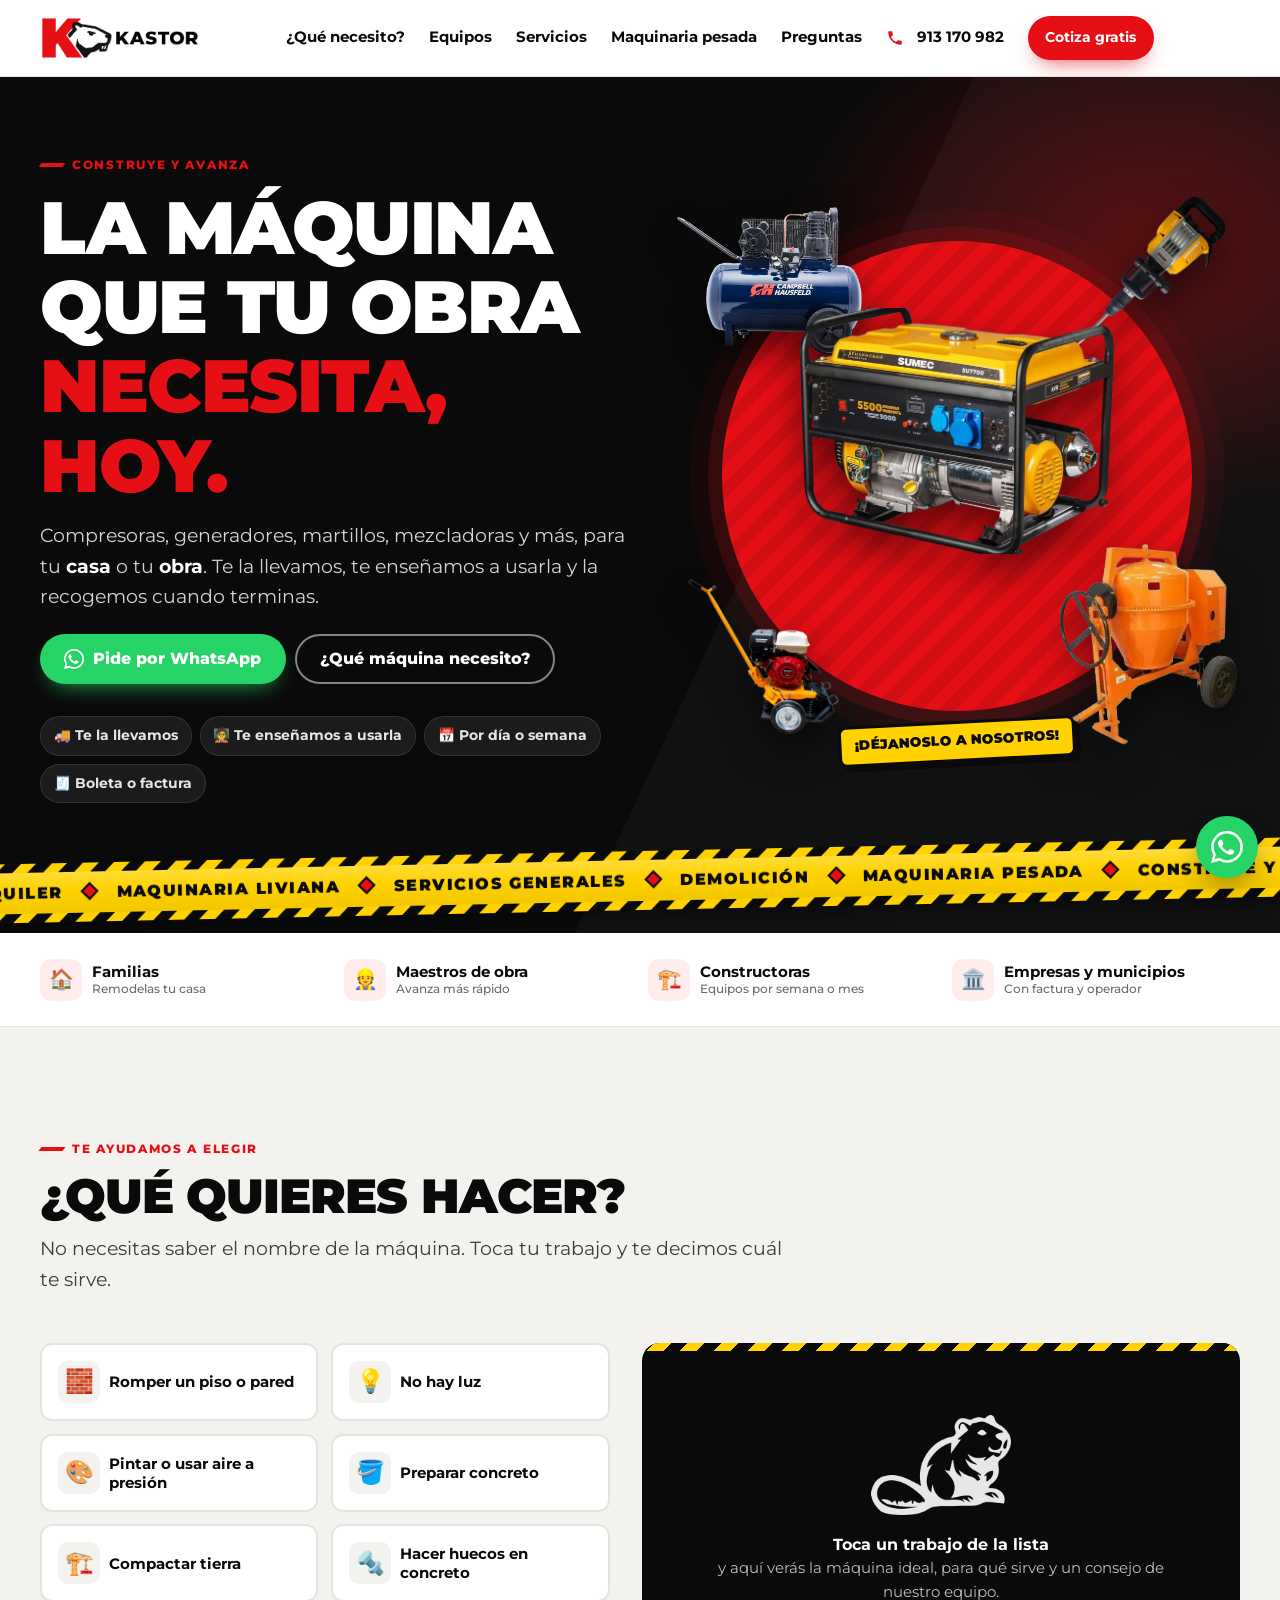
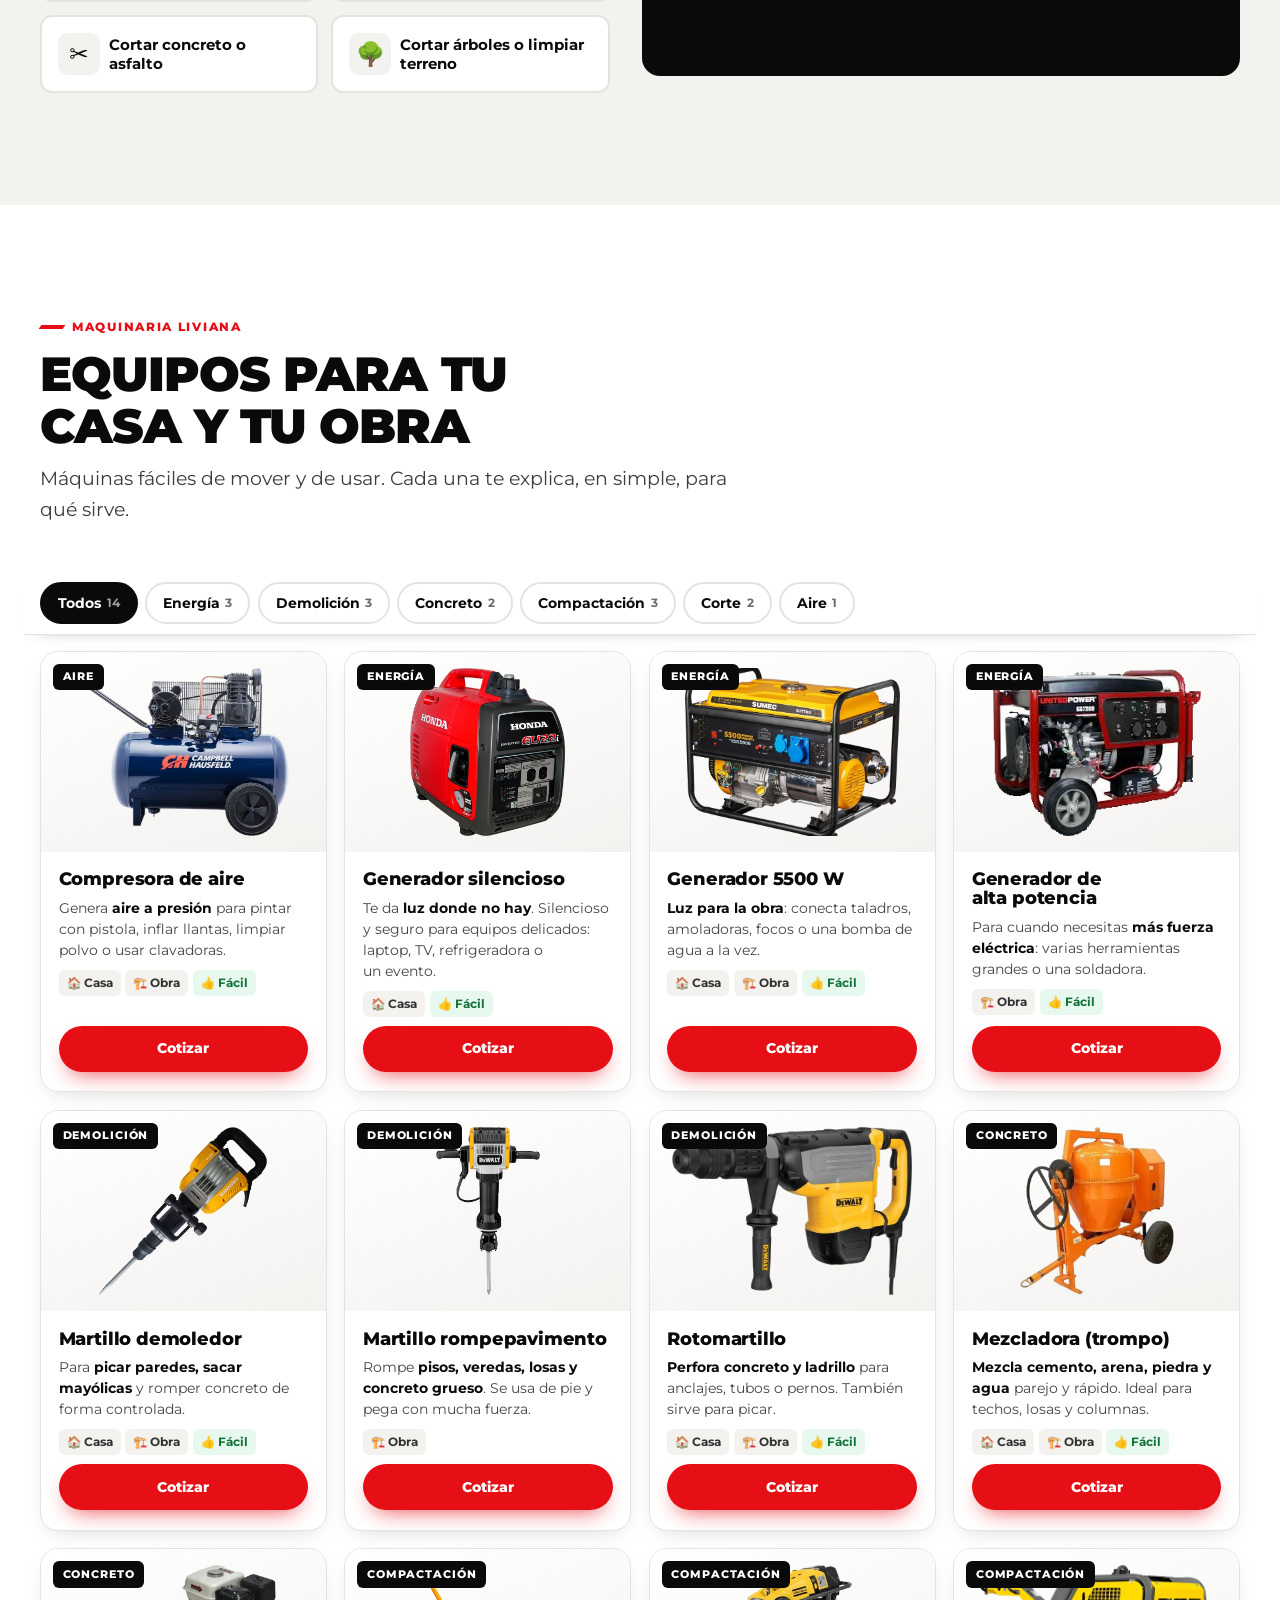
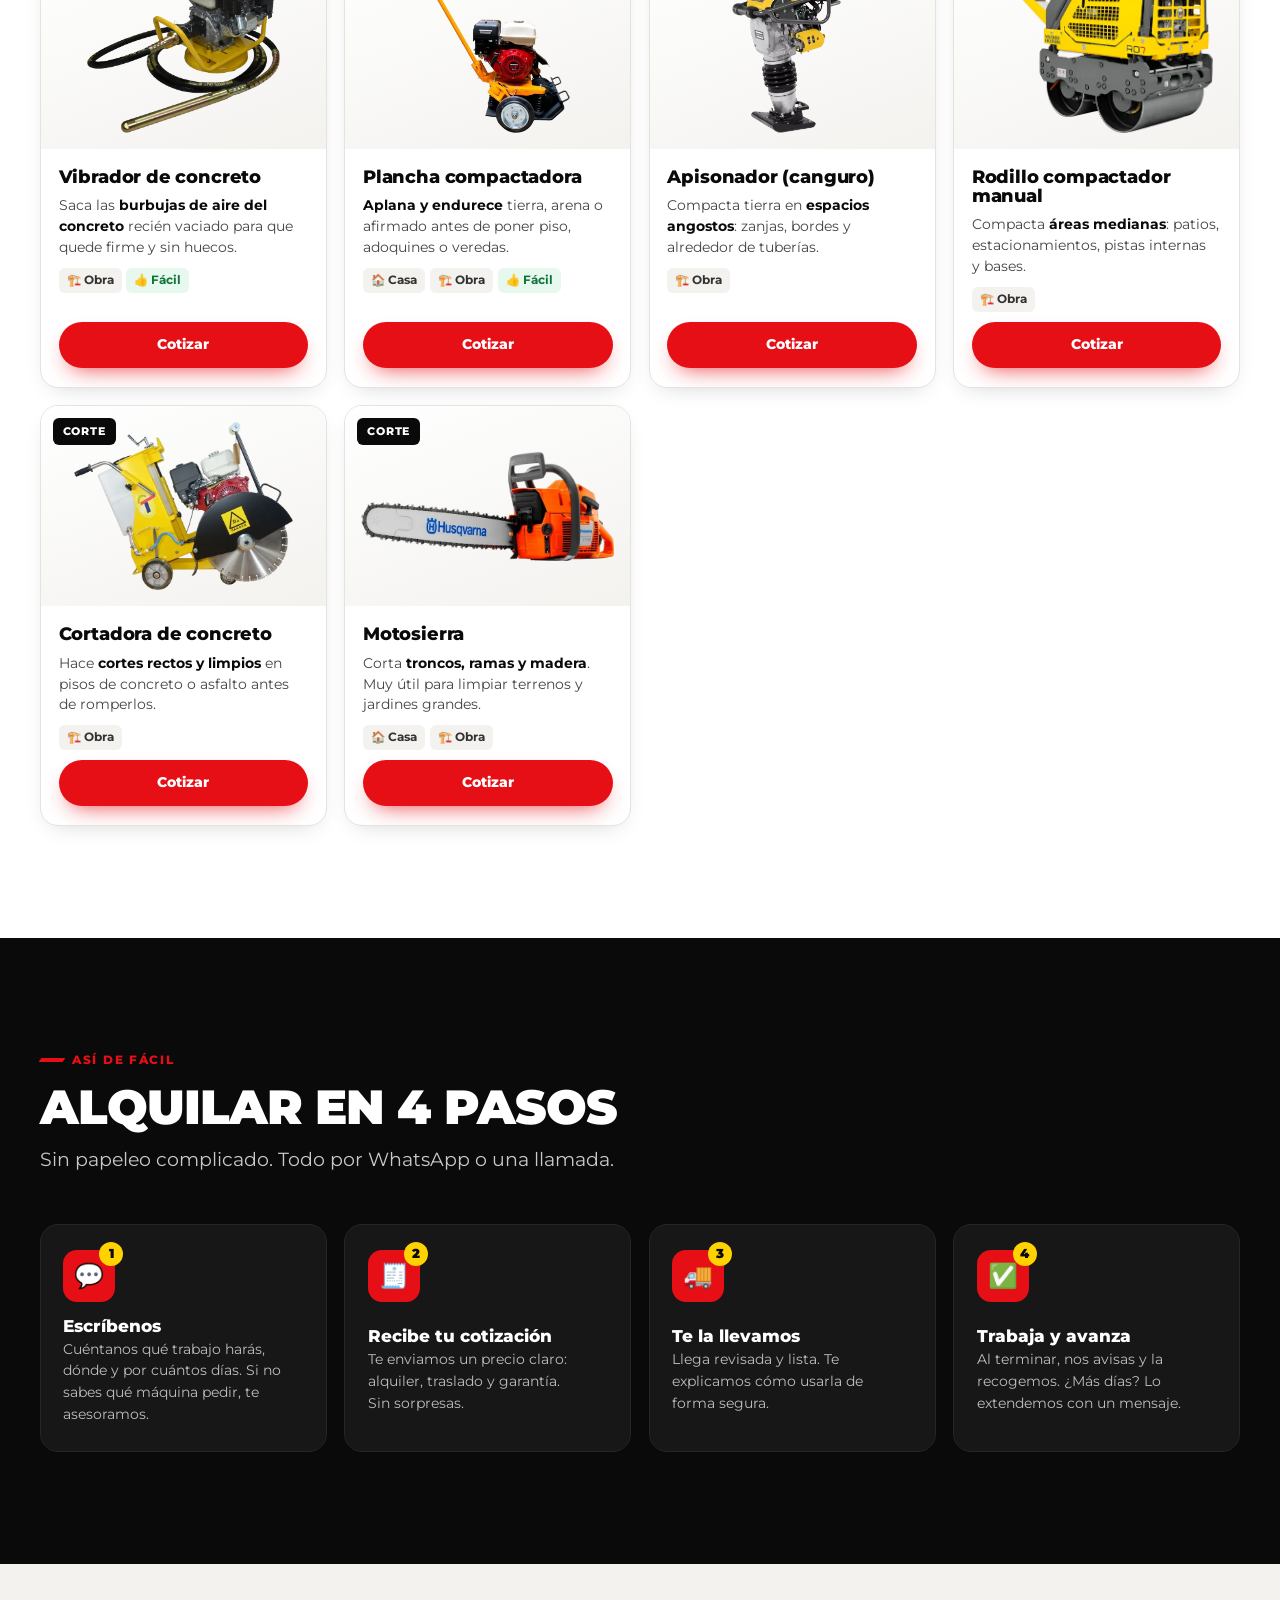
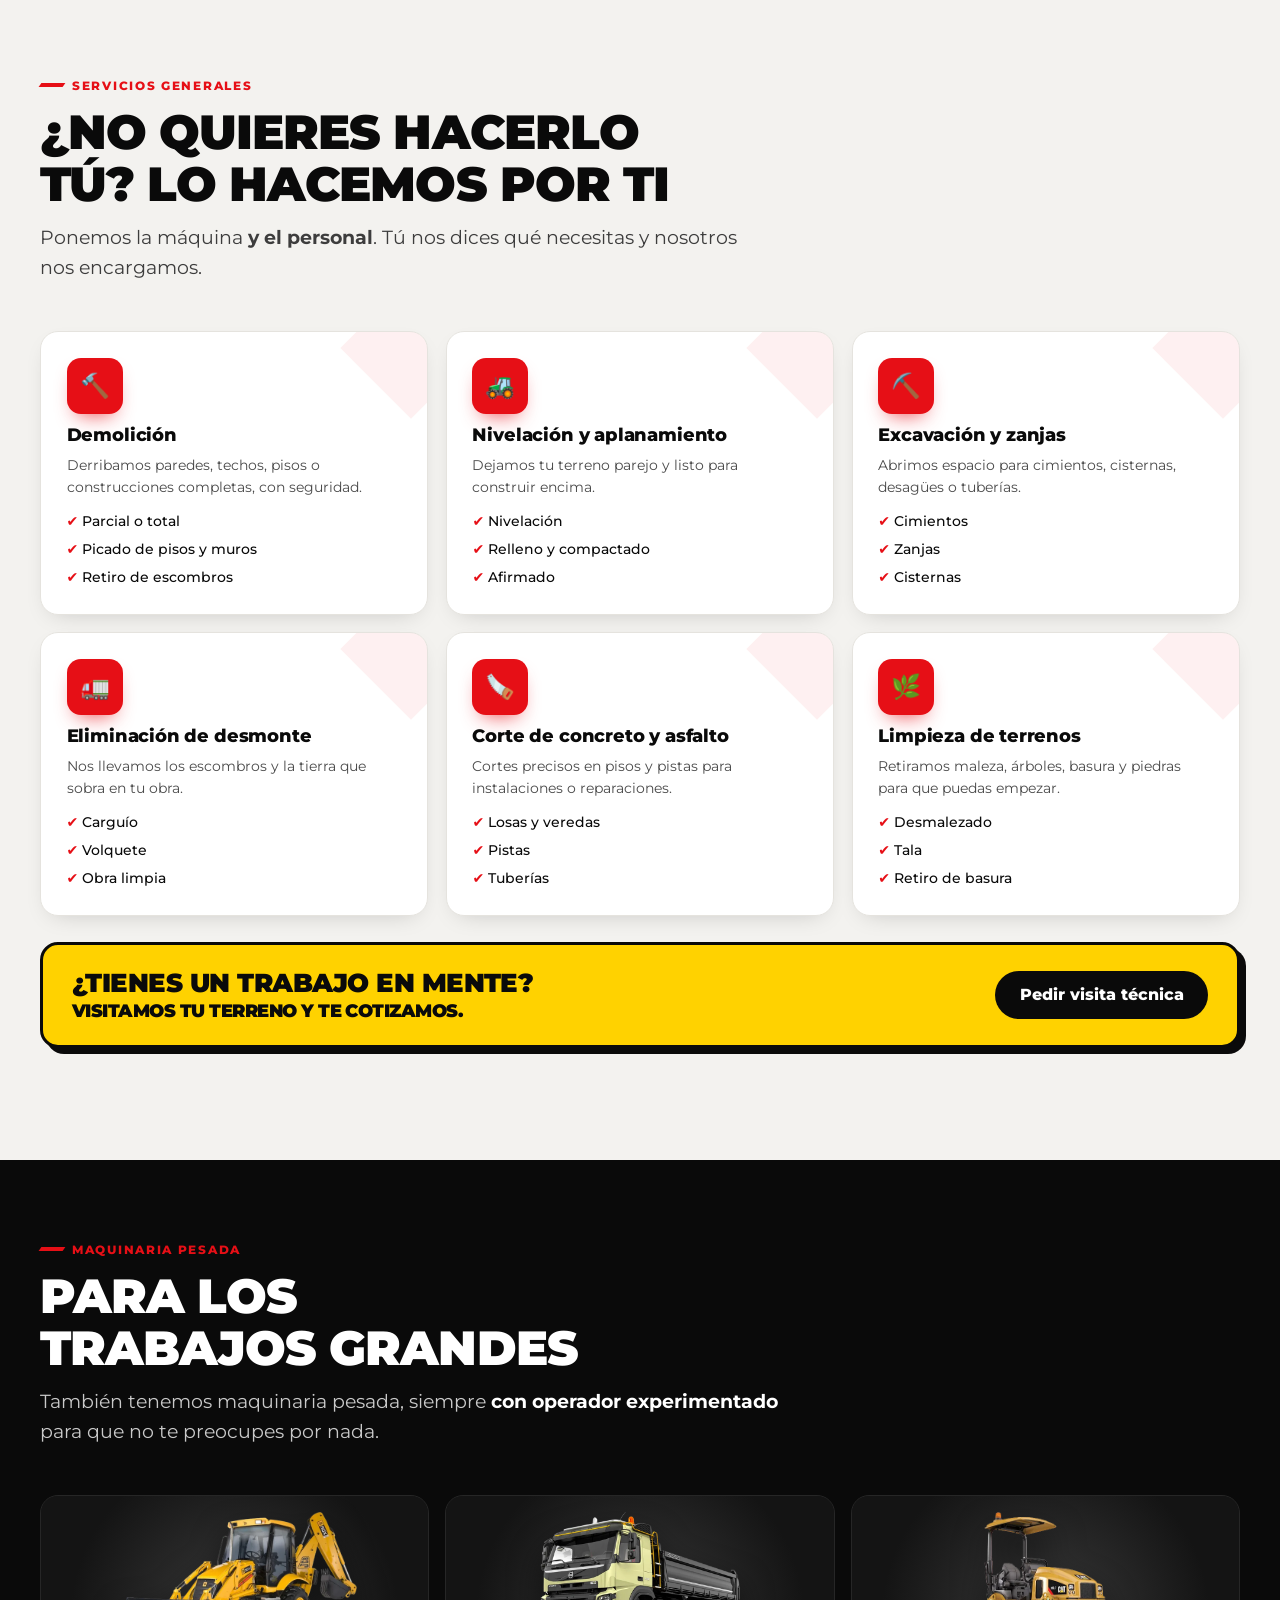
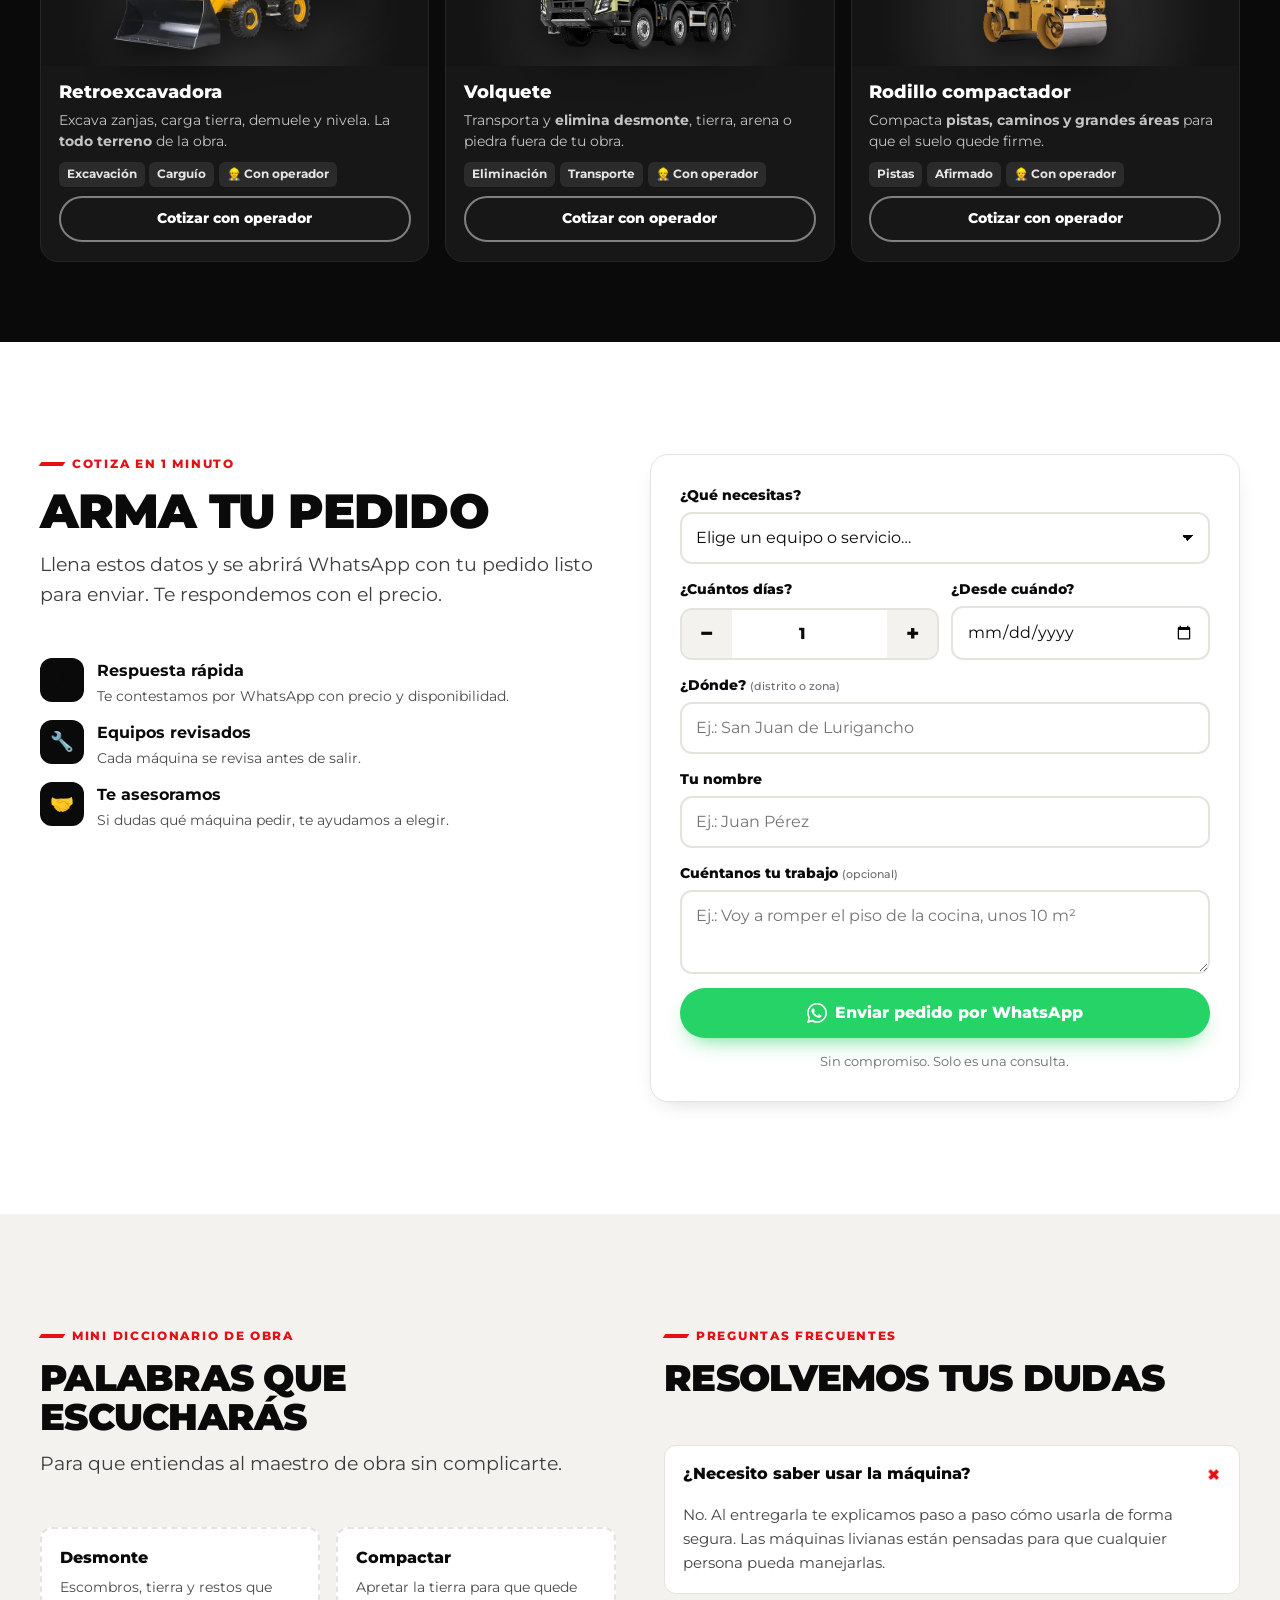
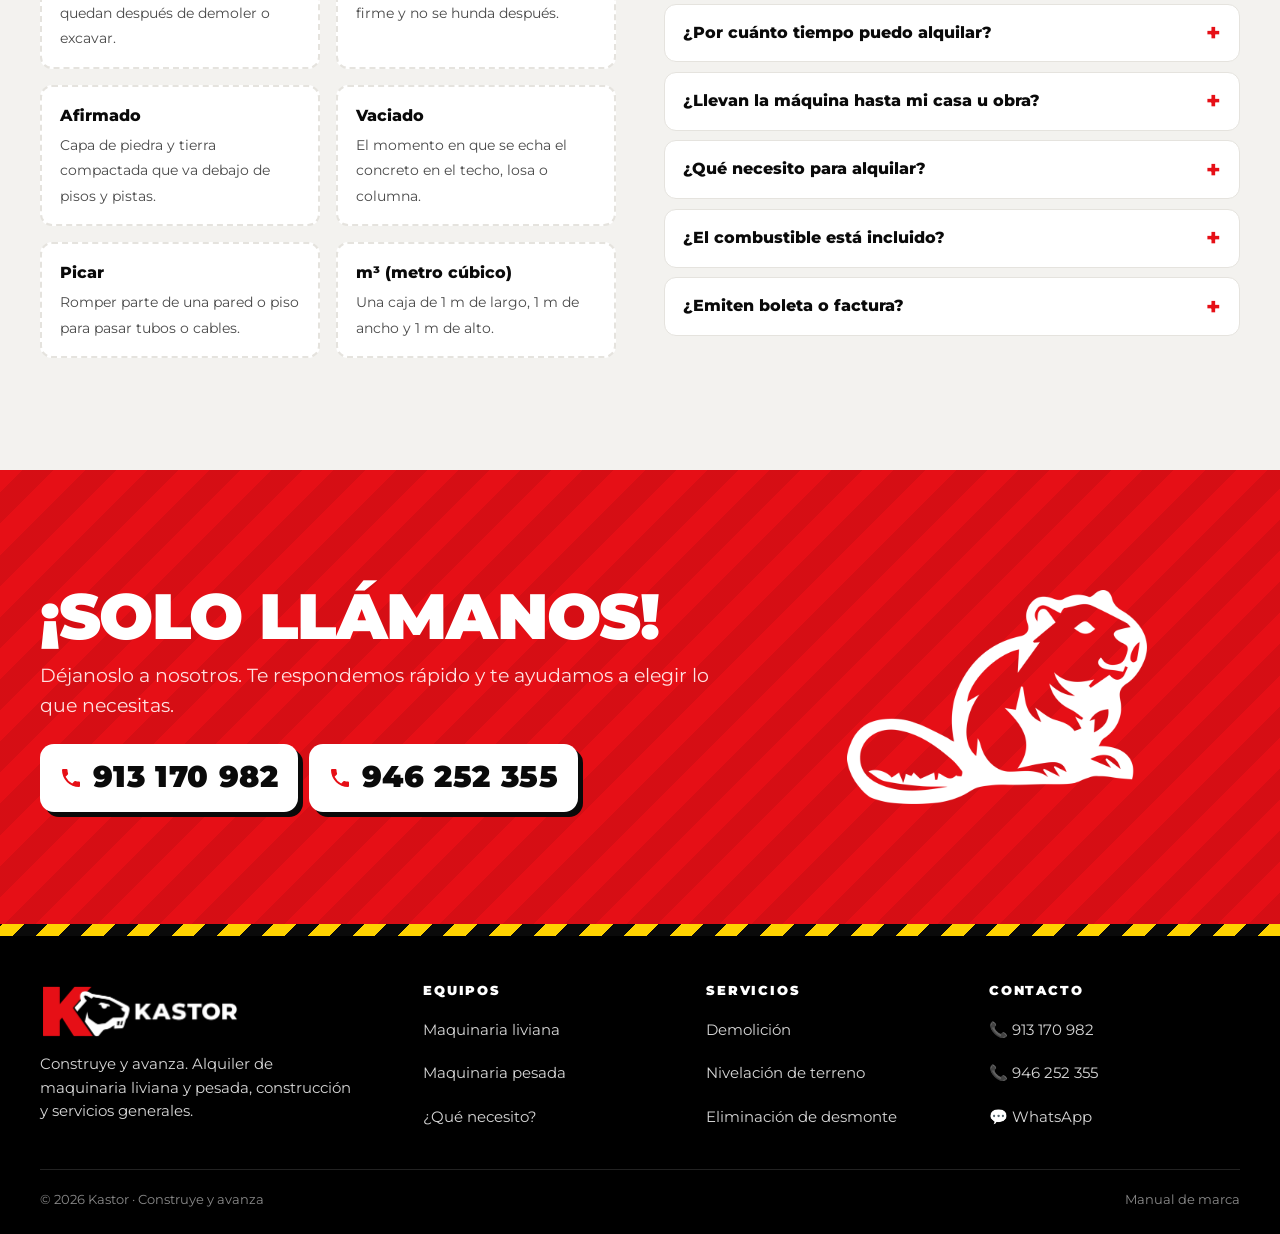
==== commit 6cc6bb7d: "Franja tipo cinta de seguridad y encabezado blanco solido Co-Authored-By: Claude Opus 5.5 <noreply@a" ====
--- a/index.html
+++ b/index.html
@@ -55,7 +55,7 @@
 .hv-5{width:27%;left:2%;bottom:4%;animation:flota 7.5s ease-in-out infinite}
 @keyframes flota{50%{transform:translateY(-10px)}}
 .sello{position:absolute;left:50%;bottom:-1%;transform:translateX(-50%) rotate(-3deg);background:var(--amarillo);color:var(--negro);font-weight:900;padding:.4rem .85rem;border:3px solid var(--negro);border-radius:8px;text-transform:uppercase;font-size:clamp(.7rem,2.6vw,.85rem);white-space:nowrap;box-shadow:5px 5px 0 var(--negro)}
-.hero .cinta-texto{margin-top:1.8rem}
+.hero .cinta-texto{margin-top:2rem;margin-bottom:1.1rem}
 @media (min-width:560px){.hero-ctas{display:flex;flex-wrap:wrap}}
 @media (min-width:900px){
   .hero{padding-top:4.5rem}
@@ -63,7 +63,7 @@
   .hero-visual{aspect-ratio:1;margin:0}
   .hero-visual .disco{inset:8%;aspect-ratio:auto}
   .hero-datos{flex-wrap:wrap;margin:2rem 0 0;padding:0;overflow:visible}
-  .hero .cinta-texto{margin-top:3rem}
+  .hero .cinta-texto{margin-top:3rem;margin-bottom:1.4rem}
 }
 
 /* =================== PARA QUIÉN =================== */
@@ -647,6 +647,7 @@
 /* ---------- Aparición ---------- */
 const io = new IntersectionObserver(es => es.forEach(e => { if (e.isIntersecting) { e.target.classList.add("visible"); io.unobserve(e.target); } }), {threshold:.1, rootMargin:"0px 0px -40px 0px"});
 document.querySelectorAll(".aparece").forEach(el => io.observe(el));
+const hdr=$(".header");addEventListener("scroll",()=>hdr.classList.toggle("con-sombra",scrollY>8),{passive:true});
 $("#anio").textContent = new Date().getFullYear();
 </script>
 </body>
--- a/css/kastor.css
+++ b/css/kastor.css
@@ -36,10 +36,15 @@
 
 /* Cinta de seguridad */
 .cinta{height:12px;background:repeating-linear-gradient(-45deg,var(--amarillo) 0 16px,var(--negro) 16px 32px)}
-.cinta-texto{background:var(--amarillo);border-block:5px solid var(--negro);overflow:hidden;white-space:nowrap;padding:.5rem 0}
-.cinta-texto .pista{display:inline-flex;gap:1.8rem;animation:desliza 32s linear infinite;font-weight:900;text-transform:uppercase;letter-spacing:.06em;font-size:.86rem}
-.cinta-texto .pista span{display:inline-flex;align-items:center;gap:1.8rem}
-.cinta-texto .pista span::after{content:"";width:26px;height:14px;background:repeating-linear-gradient(-45deg,var(--negro) 0 5px,transparent 5px 10px)}
+.cinta-texto{position:relative;width:106%;margin-left:-3%;transform:rotate(-1.2deg);color:var(--negro);overflow:hidden;white-space:nowrap;padding:1.05rem 0;
+  background:linear-gradient(180deg,rgba(255,255,255,.35) 0,rgba(255,255,255,0) 45%,rgba(0,0,0,.07) 100%),var(--amarillo);
+  box-shadow:0 14px 28px -12px rgba(0,0,0,.65);z-index:2}
+.cinta-texto::before,.cinta-texto::after{content:"";position:absolute;left:0;right:0;height:9px;background:repeating-linear-gradient(-45deg,var(--negro) 0 11px,var(--amarillo) 11px 22px)}
+.cinta-texto::before{top:0}
+.cinta-texto::after{bottom:0}
+.cinta-texto .pista{display:inline-flex;align-items:center;animation:desliza 36s linear infinite;font-weight:900;text-transform:uppercase;letter-spacing:.09em;font-size:clamp(.82rem,2.3vw,1.02rem);line-height:1}
+.cinta-texto .pista span{display:inline-flex;align-items:center;gap:1.4rem;padding-right:1.4rem}
+.cinta-texto .pista span::after{content:"";width:9px;height:9px;background:var(--rojo);transform:rotate(45deg);box-shadow:0 0 0 2px var(--negro)}
 @keyframes desliza{to{transform:translateX(-50%)}}
 
 /* Botones (mín. 48px de alto para dedos) */
@@ -57,7 +62,8 @@
 .btn svg{width:20px;height:20px;flex:none}
 
 /* Encabezado */
-.header{position:sticky;top:0;z-index:50;background:rgba(255,255,255,.96);backdrop-filter:saturate(1.4) blur(10px);-webkit-backdrop-filter:saturate(1.4) blur(10px);border-bottom:1px solid var(--concreto-2)}
+.header{position:sticky;top:0;z-index:50;background:#fff;border-bottom:1px solid var(--concreto-2);transition:box-shadow .2s}
+.header.con-sombra{box-shadow:0 8px 24px -14px rgba(0,0,0,.35)}
 .header .contenedor{display:flex;align-items:center;justify-content:space-between;gap:.75rem;height:var(--alto-header)}
 .marca{display:flex;align-items:center;text-decoration:none;flex:none}
 .marca img{height:40px;width:auto}
